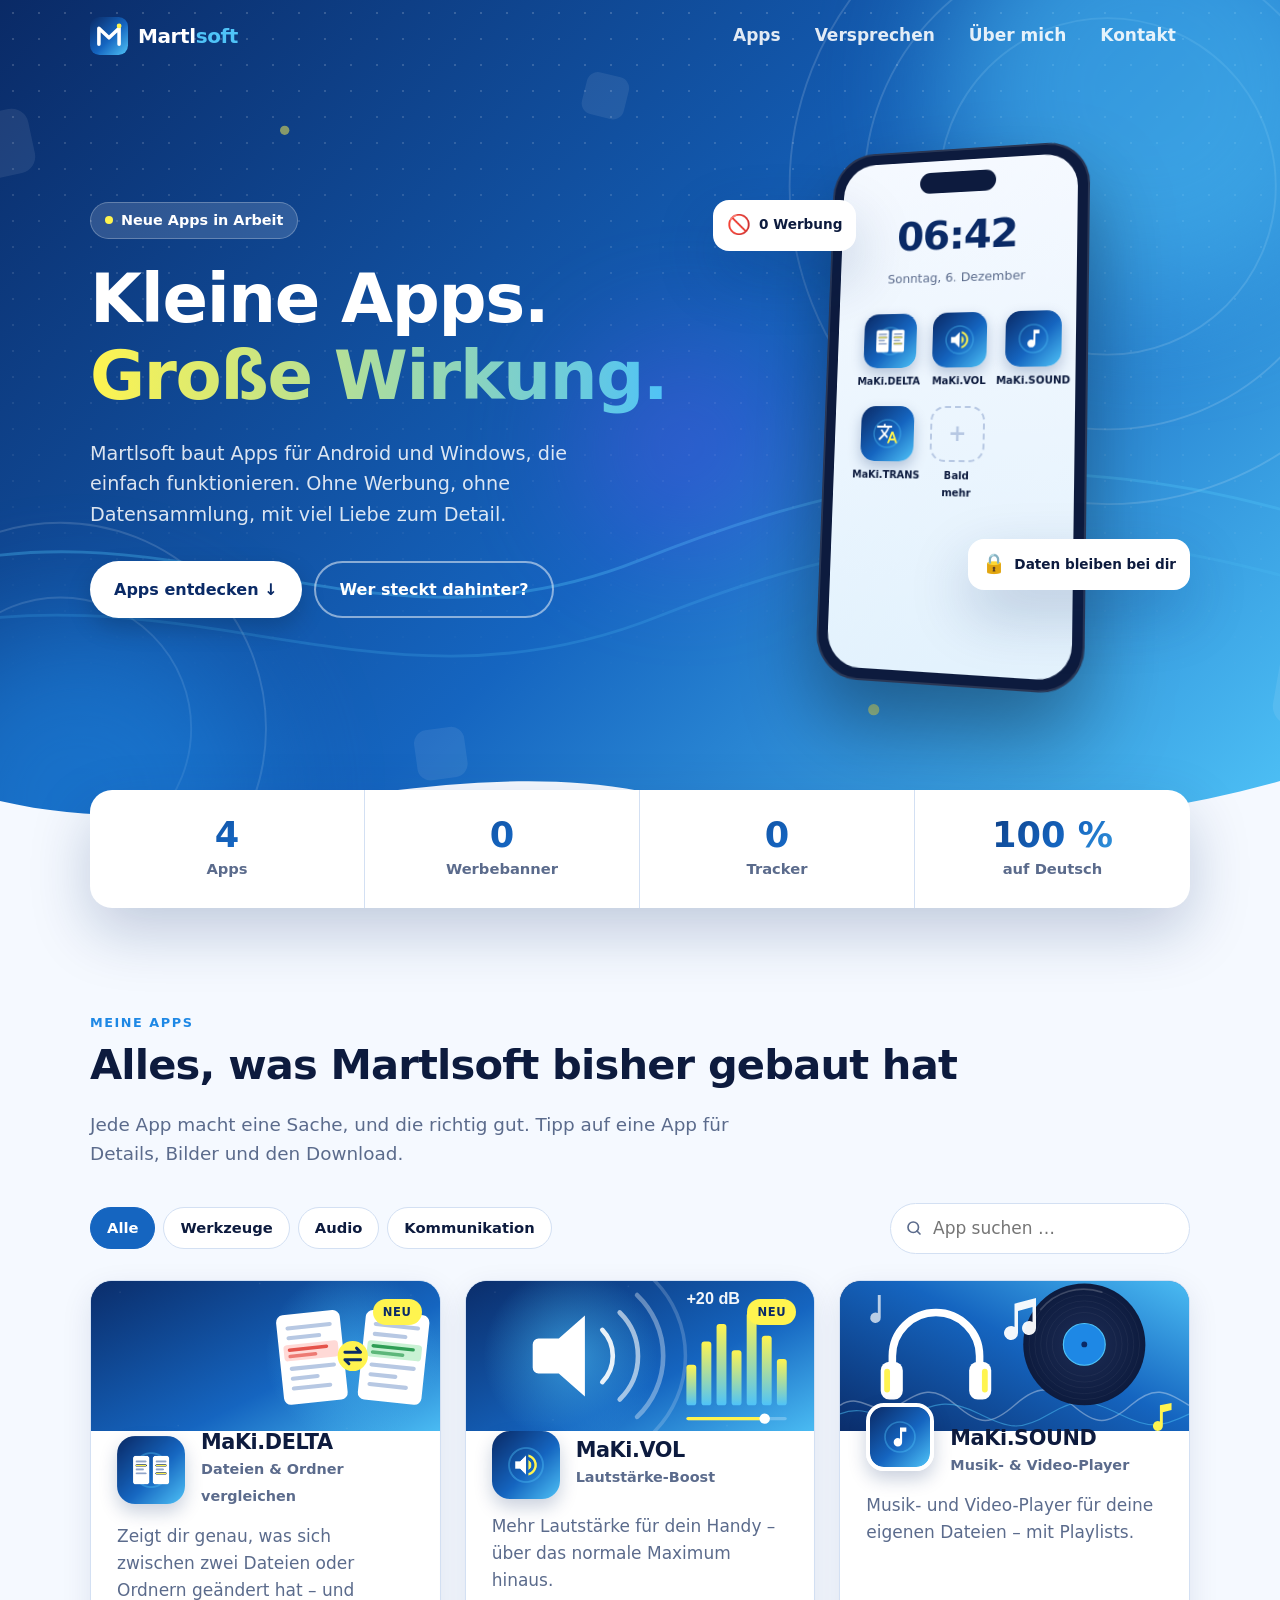
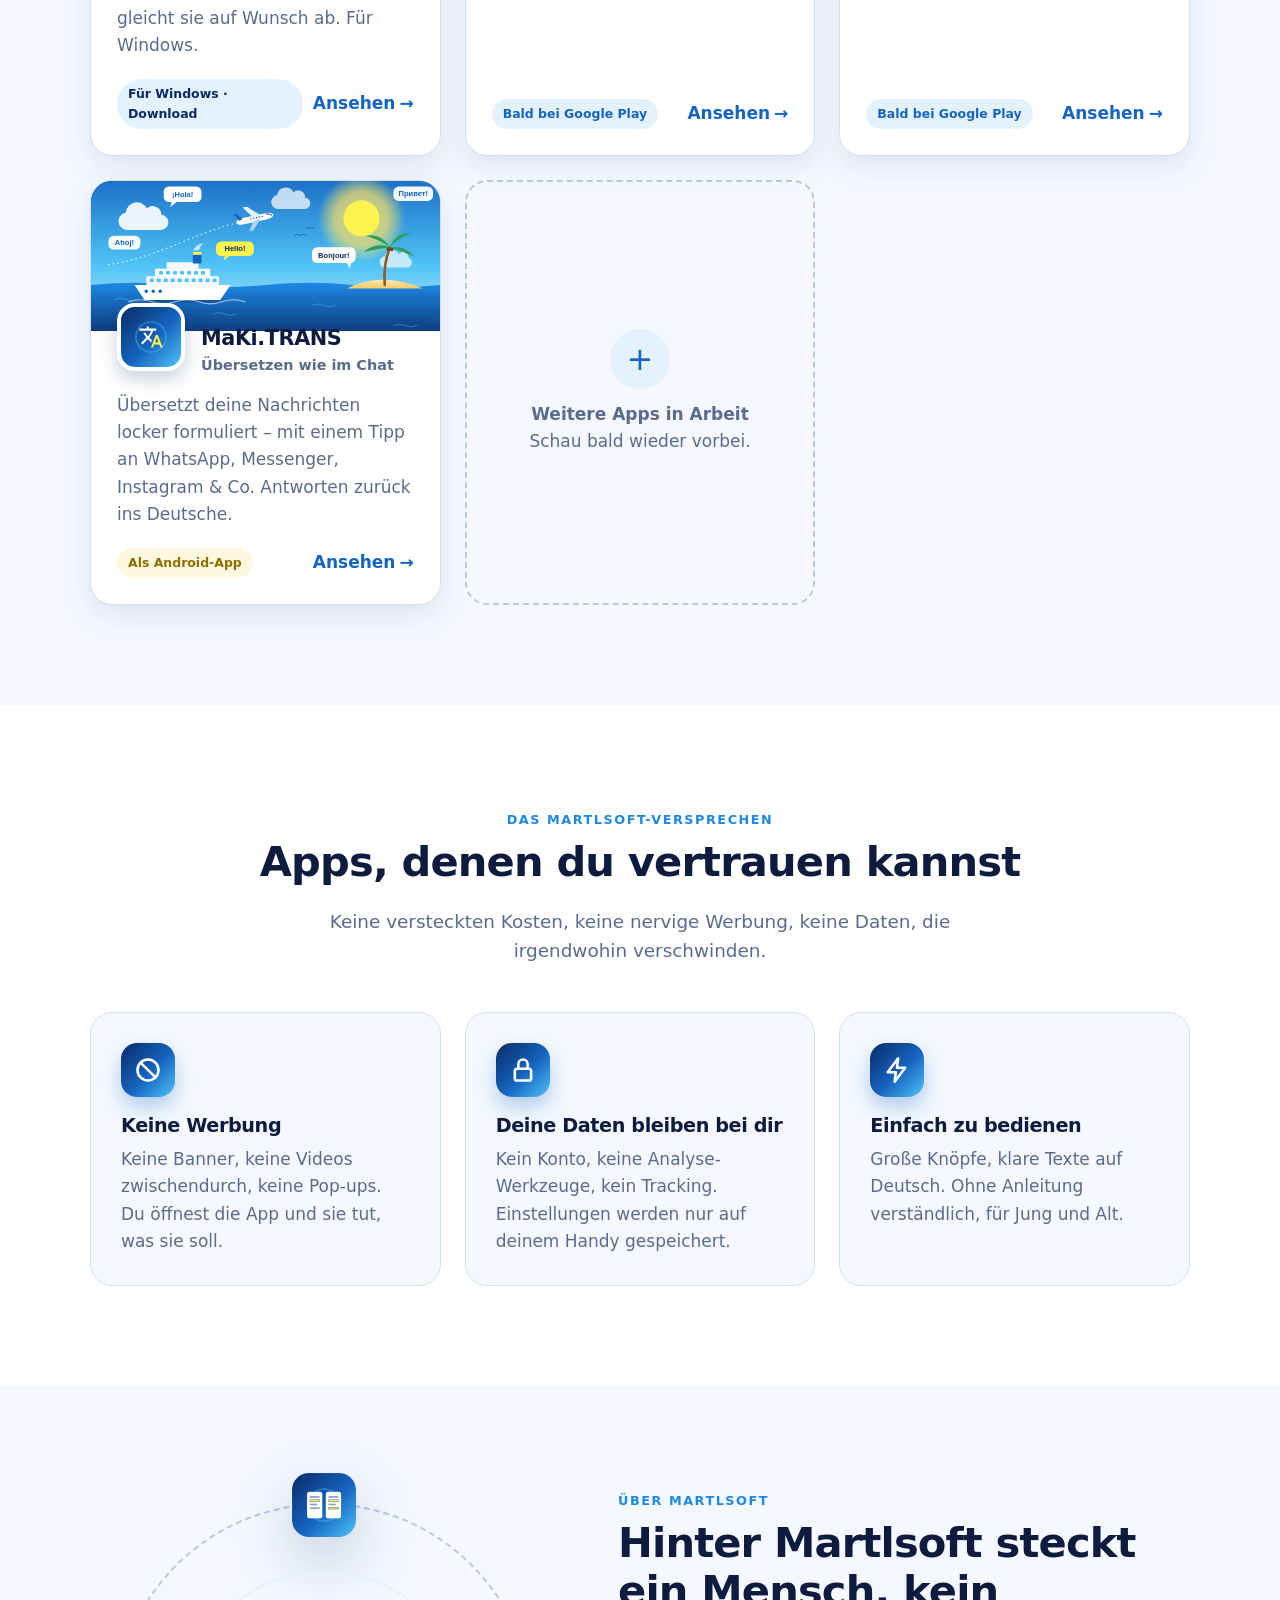
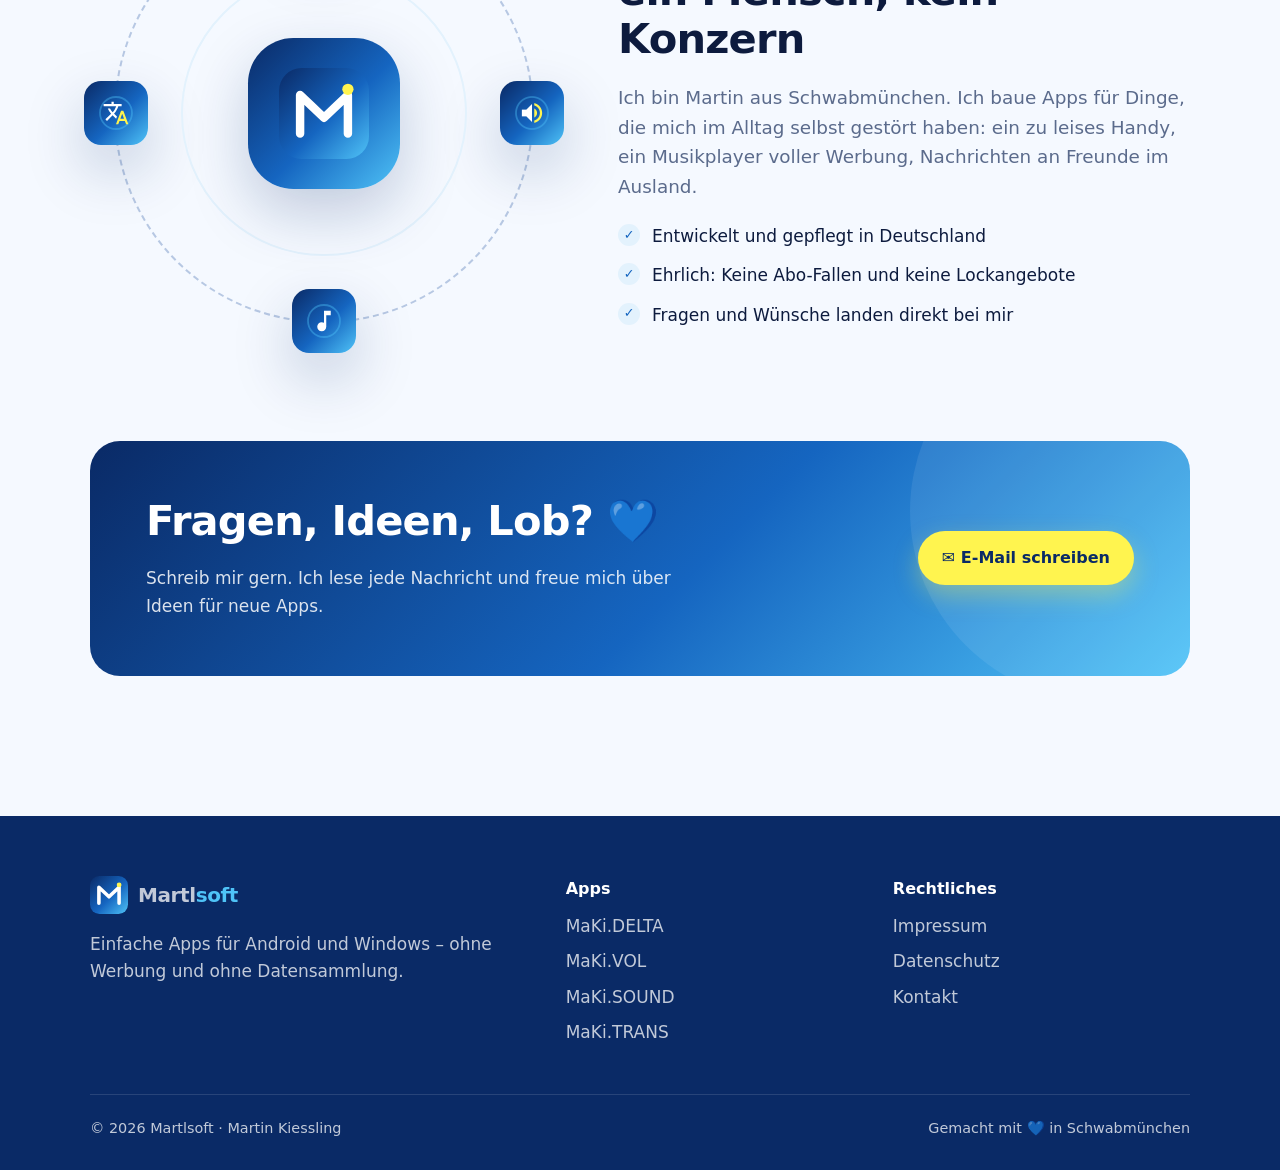
==== index.html @ e6c20910 "Namensschema MaKi.<KÜRZEL>: App-Namen auf der Webseite umgestellt - MaKi.DELTA, MaKi.VOL, MaKi.SOUND" ====
<!doctype html>
<html lang="de">
<head>
  <meta charset="utf-8">
  <meta name="viewport" content="width=device-width, initial-scale=1">
  <title>Martlsoft – Einfache Apps ohne Werbung für Android und Windows</title>
  <meta name="description" content="Martlsoft entwickelt einfache Apps für Android und Windows – ohne Werbung, ohne Datensammlung. MaKi.DELTA, MaKi.VOL, MaKi.SOUND, MaKi.TRANS und mehr.">
  <meta name="theme-color" content="#0a2a66">
  <link rel="icon" href="img/logo.svg" type="image/svg+xml">
  <link rel="stylesheet" href="css/style.css">
</head>
<body>
<a class="skip" href="#apps">Zum Inhalt springen</a>

<header class="header">
  <div class="wrap">
    <a class="brand" href="index.html"><img src="img/logo.svg" alt=""><span>Martl<b>soft</b></span></a>
    <nav class="nav" id="nav">
      <a href="#apps">Apps</a>
      <a href="#werte">Versprechen</a>
      <a href="#ueber">Über mich</a>
      <a href="#kontakt">Kontakt</a>
    </nav>
    <button class="burger" aria-label="Menü" aria-controls="nav" aria-expanded="false">
      <svg viewBox="0 0 24 24" fill="none" stroke="currentColor" stroke-width="2.4" stroke-linecap="round"><path d="M4 7h16M4 12h16M4 17h16"/></svg>
    </button>
  </div>
</header>

<section class="hero">
  <img class="hero-bg" src="img/art/hero.svg" alt="">
  <div class="dots"></div>
  <div class="blob b1"></div><div class="blob b2"></div><div class="blob b3"></div>
  <div class="wrap hero-grid">
    <div>
      <span class="pill"><i></i> Neue Apps in Arbeit</span>
      <h1>Kleine Apps.<br><span class="hl">Große Wirkung.</span></h1>
      <p>Martlsoft baut Apps für Android und Windows, die einfach funktionieren. Ohne Werbung, ohne Datensammlung, mit viel Liebe zum Detail.</p>
      <div class="btns">
        <a class="btn btn-light" href="#apps">Apps entdecken ↓</a>
        <a class="btn btn-ghost" href="#ueber">Wer steckt dahinter?</a>
      </div>
    </div>
    <div class="phone-stage" aria-hidden="true">
      <div class="phone"><div class="screen">
        <div class="clock" id="clock">9:41</div>
        <div class="date" id="date">&nbsp;</div>
        <div class="home-icons" id="homeIcons"></div>
      </div></div>
      <div class="floaty f1"><em>🚫</em> 0 Werbung</div>
      <div class="floaty f2"><em>🔒</em> Daten bleiben bei dir</div>
    </div>
  </div>
  <svg class="wave" viewBox="0 0 1440 90" preserveAspectRatio="none"><path d="M0 50 C 240 100 480 0 720 40 S 1200 90 1440 30 V90 H0z"/></svg>
</section>

<div class="stats wrap">
  <div class="stats-grid reveal">
    <div class="stat"><b id="appCount">3</b><span>Apps</span></div>
    <div class="stat"><b>0</b><span>Werbebanner</span></div>
    <div class="stat"><b>0</b><span>Tracker</span></div>
    <div class="stat"><b>100&nbsp;%</b><span>auf Deutsch</span></div>
  </div>
</div>

<section class="block" id="apps">
  <div class="wrap">
    <div class="reveal">
      <span class="eyebrow">Meine Apps</span>
      <h2>Alles, was Martlsoft bisher gebaut hat</h2>
      <p class="lead">Jede App macht eine Sache, und die richtig gut. Tipp auf eine App für Details, Bilder und den Download.</p>
    </div>
    <div class="tools">
      <div class="chips" id="chips"></div>
      <label class="search">
        <svg viewBox="0 0 24 24" fill="none" stroke="currentColor" stroke-width="2.2" stroke-linecap="round"><circle cx="11" cy="11" r="7"/><path d="M20 20l-4-4"/></svg>
        <input id="search" type="search" placeholder="App suchen …" aria-label="App suchen">
      </label>
    </div>
    <div class="apps" id="appGrid"></div>
  </div>
</section>

<section class="block alt" id="werte">
  <div class="wrap">
    <div class="center reveal">
      <span class="eyebrow">Das Martlsoft-Versprechen</span>
      <h2>Apps, denen du vertrauen kannst</h2>
      <p class="lead">Keine versteckten Kosten, keine nervige Werbung, keine Daten, die irgendwohin verschwinden.</p>
    </div>
    <div class="values">
      <div class="value reveal">
        <div class="ic"><svg viewBox="0 0 24 24" fill="none" stroke="currentColor" stroke-width="2.2" stroke-linecap="round" stroke-linejoin="round"><circle cx="12" cy="12" r="9"/><path d="M5.6 5.6l12.8 12.8"/></svg></div>
        <h3>Keine Werbung</h3>
        <p>Keine Banner, keine Videos zwischendurch, keine Pop-ups. Du öffnest die App und sie tut, was sie soll.</p>
      </div>
      <div class="value reveal">
        <div class="ic"><svg viewBox="0 0 24 24" fill="none" stroke="currentColor" stroke-width="2.2" stroke-linecap="round" stroke-linejoin="round"><rect x="5" y="11" width="14" height="10" rx="2"/><path d="M8 11V7a4 4 0 0 1 8 0v4"/></svg></div>
        <h3>Deine Daten bleiben bei dir</h3>
        <p>Kein Konto, keine Analyse-Werkzeuge, kein Tracking. Einstellungen werden nur auf deinem Handy gespeichert.</p>
      </div>
      <div class="value reveal">
        <div class="ic"><svg viewBox="0 0 24 24" fill="none" stroke="currentColor" stroke-width="2.2" stroke-linecap="round" stroke-linejoin="round"><path d="M13 2L4 14h7l-1 8 9-12h-7z"/></svg></div>
        <h3>Einfach zu bedienen</h3>
        <p>Große Knöpfe, klare Texte auf Deutsch. Ohne Anleitung verständlich, für Jung und Alt.</p>
      </div>
    </div>
  </div>
</section>

<section class="block" id="ueber">
  <div class="wrap about">
    <div class="about-art reveal" aria-hidden="true">
      <div class="ring" id="orbit"></div>
      <div class="ring r2"></div>
      <div class="core"><img src="img/logo.svg" alt=""></div>
    </div>
    <div class="reveal">
      <span class="eyebrow">Über Martlsoft</span>
      <h2>Hinter Martlsoft steckt ein Mensch, kein Konzern</h2>
      <p class="lead">Ich bin Martin aus Schwabmünchen. Ich baue Apps für Dinge, die mich im Alltag selbst gestört haben: ein zu leises Handy, ein Musikplayer voller Werbung, Nachrichten an Freunde im Ausland.</p>
      <ul class="checks">
        <li>Entwickelt und gepflegt in Deutschland</li>
        <li>Ehrlich: Keine Abo-Fallen und keine Lockangebote</li>
        <li>Fragen und Wünsche landen direkt bei mir</li>
      </ul>
    </div>
  </div>
</section>

<section class="block" id="kontakt" style="padding-top:0">
  <div class="wrap">
    <div class="cta reveal">
      <div>
        <h2>Fragen, Ideen, Lob? <span class="heart">💙</span></h2>
        <p>Schreib mir gern. Ich lese jede Nachricht und freue mich über Ideen für neue Apps.</p>
      </div>
      <div class="btns">
        <a class="btn btn-lemon" href="mailto:martlshop.co@gmail.com">✉ E-Mail schreiben</a>
      </div>
    </div>
  </div>
</section>

<footer class="footer">
  <div class="wrap">
    <div class="footer-grid">
      <div>
        <a class="brand" href="index.html"><img src="img/logo.svg" alt=""><span>Martl<b>soft</b></span></a>
        <p>Einfache Apps für Android und Windows – ohne Werbung und ohne Datensammlung.</p>
      </div>
      <div><h4>Apps</h4><ul id="footApps"></ul></div>
      <div><h4>Rechtliches</h4><ul>
        <li><a href="impressum.html">Impressum</a></li>
        <li><a href="datenschutz.html">Datenschutz</a></li>
        <li><a href="mailto:martlshop.co@gmail.com">Kontakt</a></li>
      </ul></div>
    </div>
    <div class="footer-bottom"><span>© <span data-year>2026</span> Martlsoft · Martin Kiessling</span><span>Gemacht mit 💙 in Schwabmünchen</span></div>
  </div>
</footer>

<script src="js/apps.js"></script>
<script src="js/main.js"></script>
<script>
  /* App-Symbole kreisen um das Logo */
  (function () {
    const ring = document.getElementById("orbit"); if (!ring) return;
    const n = APPS.length;
    ring.innerHTML = APPS.map((a, i) => {
      const ang = (i / n) * 2 * Math.PI - Math.PI / 2;
      const x = 50 + 50 * Math.cos(ang), y = 50 + 50 * Math.sin(ang);
      return `<img src="${a.icon}" alt="" style="left:calc(${x}% - 32px);top:calc(${y}% - 32px)">`;
    }).join("");
  })();
</script>
</body>
</html>
---- css/style.css ----
/* Martlsoft – Farben wie in den MaKi-Apps */
:root {
  --navy: #0a2a66;
  --blue: #1565c0;
  --bright: #1e88e5;
  --sky: #4fc3f7;
  --ice: #e3f2fd;
  --bg: #f5f9ff;
  --ink: #0d1b3e;
  --soft: #5b6b8c;
  --white: #ffffff;
  --lemon: #fff44f;
  --outline: #d3e0f3;
  --grad: linear-gradient(135deg, #0a2a66 0%, #1565c0 55%, #4fc3f7 100%);
  --shadow: 0 10px 30px rgba(10, 42, 102, .10);
  --shadow-lg: 0 24px 60px rgba(10, 42, 102, .22);
  --radius: 22px;
  --font: system-ui, -apple-system, "Segoe UI", Roboto, "Helvetica Neue", Arial, sans-serif;
  --wrap: 1140px;
}

*, *::before, *::after { box-sizing: border-box; }
html { scroll-behavior: smooth; -webkit-text-size-adjust: 100%; }
body { margin: 0; background: var(--bg); color: var(--ink); font-family: var(--font); font-size: 17px; line-height: 1.6; overflow-x: hidden; }
img { max-width: 100%; display: block; }
[id] { scroll-margin-top: 90px; }
a { color: var(--blue); }
h1, h2, h3 { line-height: 1.15; margin: 0 0 .5em; letter-spacing: -.02em; }
h2 { font-size: clamp(1.8rem, 4vw, 2.6rem); }
.wrap { max-width: var(--wrap); margin: 0 auto; padding: 0 20px; }
.eyebrow { display: inline-block; font-size: .8rem; font-weight: 700; letter-spacing: .12em; text-transform: uppercase; color: var(--bright); margin-bottom: .6em; }
.lead { font-size: 1.15rem; color: var(--soft); max-width: 640px; }
.center { text-align: center; }
.center .lead { margin-left: auto; margin-right: auto; }
.skip { position: absolute; left: -999px; }
.skip:focus { left: 12px; top: 12px; z-index: 100; background: #fff; padding: 8px 12px; border-radius: 8px; }

/* ---------- Kopfzeile ---------- */
.header { position: fixed; inset: 0 0 auto; z-index: 50; transition: background .3s, box-shadow .3s; }
.header .wrap { display: flex; align-items: center; justify-content: space-between; height: 72px; }
.header.solid { background: rgba(255, 255, 255, .92); backdrop-filter: blur(12px); -webkit-backdrop-filter: blur(12px); box-shadow: 0 1px 0 var(--outline); }
.brand { display: flex; align-items: center; gap: 10px; font-weight: 800; font-size: 1.25rem; text-decoration: none; color: #fff; letter-spacing: -.02em; }
.brand img { width: 38px; height: 38px; }
.brand span b { color: var(--sky); font-weight: 800; }
.header.solid .brand { color: var(--ink); }
.header.solid .brand span b { color: var(--bright); }
.nav { display: flex; gap: 6px; }
.nav a { color: rgba(255, 255, 255, .88); text-decoration: none; font-weight: 600; padding: 8px 14px; border-radius: 999px; transition: background .2s, color .2s; }
.nav a:hover { background: rgba(255, 255, 255, .14); color: #fff; }
.header.solid .nav a { color: var(--ink); }
.header.solid .nav a:hover { background: var(--ice); color: var(--blue); }
.burger { display: none; background: none; border: 0; padding: 8px; cursor: pointer; color: #fff; }
.header.solid .burger { color: var(--ink); }
.burger svg { width: 28px; height: 28px; }

@media (max-width: 760px) {
  .burger { display: block; }
  .nav { position: fixed; inset: 72px 12px auto; flex-direction: column; background: #fff; border-radius: 18px; padding: 10px; box-shadow: var(--shadow-lg); transform: translateY(-12px); opacity: 0; pointer-events: none; transition: .25s; }
  .nav.open { transform: none; opacity: 1; pointer-events: auto; }
  .nav a, .header .nav a { color: var(--ink); padding: 12px 16px; }
}

/* ---------- Hero ---------- */
.hero { position: relative; background: var(--grad); color: #fff; padding: 140px 0 160px; overflow: hidden; isolation: isolate; }
.hero.small { padding: 120px 0 110px; }
.hero-bg { position: absolute; inset: 0; z-index: -2; width: 100%; height: 100%; object-fit: cover; }
.hero.art .blob { display: none; }
.hero.art::before { content: ""; position: absolute; inset: 0; z-index: -1; background: linear-gradient(90deg, rgba(10, 42, 102, .88) 0%, rgba(10, 42, 102, .55) 40%, rgba(10, 42, 102, 0) 75%); }
@media (max-width: 640px) { .hero.art::before { background: rgba(10, 42, 102, .72); } }
.blob { position: absolute; border-radius: 50%; filter: blur(60px); opacity: .55; z-index: -1; animation: drift 18s ease-in-out infinite alternate; }
.blob.b1 { width: 420px; height: 420px; background: #4fc3f7; top: -120px; right: -80px; }
.blob.b2 { width: 360px; height: 360px; background: #1e88e5; bottom: -140px; left: -100px; animation-delay: -6s; }
.blob.b3 { width: 220px; height: 220px; background: #7c4dff; top: 40%; left: 45%; opacity: .25; animation-delay: -12s; }
@keyframes drift { to { transform: translate(40px, 30px) scale(1.15); } }
.dots { position: absolute; inset: 0; z-index: -1; background-image: radial-gradient(rgba(255, 255, 255, .18) 1px, transparent 1px); background-size: 26px 26px; mask-image: linear-gradient(to bottom, #000, transparent 85%); -webkit-mask-image: linear-gradient(to bottom, #000, transparent 85%); }
.hero-grid { display: grid; grid-template-columns: 1.1fr .9fr; gap: 40px; align-items: center; }
.hero h1 { font-size: clamp(2.4rem, 6vw, 4.2rem); font-weight: 850; margin-bottom: .35em; }
.hero h1 .hl { background: linear-gradient(90deg, #fff44f, #4fc3f7); -webkit-background-clip: text; background-clip: text; color: transparent; }
.hero p { font-size: 1.2rem; color: rgba(255, 255, 255, .85); max-width: 540px; }
.pill { display: inline-flex; align-items: center; gap: 8px; background: rgba(255, 255, 255, .14); border: 1px solid rgba(255, 255, 255, .25); padding: 6px 14px; border-radius: 999px; font-size: .9rem; font-weight: 600; margin-bottom: 22px; }
.pill i { width: 8px; height: 8px; border-radius: 50%; background: var(--lemon); box-shadow: 0 0 0 0 rgba(255, 244, 79, .7); animation: ping 2s infinite; }
@keyframes ping { 70% { box-shadow: 0 0 0 10px rgba(255, 244, 79, 0); } 100% { box-shadow: 0 0 0 0 rgba(255, 244, 79, 0); } }
.btns { display: flex; flex-wrap: wrap; gap: 12px; margin-top: 30px; }
.btn { display: inline-flex; align-items: center; gap: 8px; font-weight: 700; font-size: 1rem; text-decoration: none; padding: 14px 24px; border-radius: 999px; transition: transform .2s, box-shadow .2s, background .2s; border: 0; cursor: pointer; }
.btn:hover { transform: translateY(-2px); }
.btn-light { background: #fff; color: var(--navy); box-shadow: 0 10px 24px rgba(0, 0, 0, .18); }
.btn-ghost { color: #fff; border: 2px solid rgba(255, 255, 255, .5); }
.btn-ghost:hover { background: rgba(255, 255, 255, .12); }
.btn-blue { background: var(--blue); color: #fff; box-shadow: 0 10px 24px rgba(21, 101, 192, .3); }
.btn-blue:hover { background: var(--bright); }
.btn-lemon { background: var(--lemon); color: var(--navy); box-shadow: 0 10px 24px rgba(255, 244, 79, .35); }
.btn[aria-disabled="true"] { background: var(--ice); color: var(--soft); box-shadow: none; cursor: default; transform: none; }

/* Handy im Hero */
.phone-stage { position: relative; display: flex; justify-content: center; perspective: 1000px; }
.phone { width: 270px; height: 540px; border-radius: 44px; background: #0d1b3e; padding: 12px; box-shadow: 0 40px 80px rgba(0, 0, 0, .35), inset 0 0 0 2px rgba(255, 255, 255, .12); transform: rotateY(-14deg) rotateX(6deg); animation: float 6s ease-in-out infinite; }
@keyframes float { 50% { transform: rotateY(-8deg) rotateX(3deg) translateY(-14px); } }
.screen { height: 100%; border-radius: 34px; background: linear-gradient(180deg, #f5f9ff, #e3f2fd); overflow: hidden; position: relative; padding: 46px 20px 20px; }
.screen::before { content: ""; position: absolute; top: 12px; left: 50%; width: 80px; height: 22px; margin-left: -40px; background: #0d1b3e; border-radius: 999px; }
.screen .clock { text-align: center; color: var(--navy); font-weight: 800; font-size: 2.6rem; letter-spacing: -.03em; }
.screen .date { text-align: center; color: var(--soft); font-size: .8rem; margin-bottom: 26px; }
.home-icons { display: grid; grid-template-columns: repeat(3, 1fr); gap: 18px 10px; }
.home-icons a { text-align: center; text-decoration: none; color: var(--ink); font-size: .64rem; font-weight: 600; }
.home-icons img { width: 56px; height: 56px; border-radius: 15px; margin: 0 auto 5px; box-shadow: 0 6px 14px rgba(10, 42, 102, .25); transition: transform .25s; }
.home-icons a:hover img { transform: scale(1.12) rotate(-4deg); }
.home-icons .ph { width: 56px; height: 56px; border-radius: 15px; margin: 0 auto 5px; border: 2px dashed #b7c8e3; display: grid; place-items: center; color: #b7c8e3; font-size: 1.4rem; }
.floaty { position: absolute; background: #fff; color: var(--ink); border-radius: 16px; padding: 10px 14px; font-size: .85rem; font-weight: 700; box-shadow: var(--shadow-lg); display: flex; align-items: center; gap: 8px; animation: float2 5s ease-in-out infinite; white-space: nowrap; }
.floaty em { font-style: normal; font-size: 1.2rem; }
.floaty.f1 { top: 60px; left: 0; }
.floaty.f2 { bottom: 90px; right: 0; animation-delay: -2.5s; }
@keyframes float2 { 50% { transform: translateY(-10px); } }

.wave { position: absolute; bottom: -1px; left: 0; width: 100%; height: 90px; z-index: 1; }
.wave path { fill: var(--bg); }

@media (max-width: 900px) {
  .hero { padding: 120px 0 130px; }
  .hero-grid { grid-template-columns: 1fr; text-align: center; }
  .hero p { margin-left: auto; margin-right: auto; }
  .btns { justify-content: center; }
  .phone { width: 230px; height: 460px; }
  .floaty.f1 { left: 2%; } .floaty.f2 { right: 2%; }
}
@media (max-width: 420px) { .floaty { display: none; } }

/* ---------- Zahlen ---------- */
.stats { margin-top: -50px; position: relative; z-index: 2; }
.stats-grid { display: grid; grid-template-columns: repeat(4, 1fr); background: #fff; border-radius: var(--radius); box-shadow: var(--shadow-lg); overflow: hidden; }
.stat { padding: 26px 18px; text-align: center; border-right: 1px solid var(--outline); }
.stat:last-child { border-right: 0; }
.stat b { display: block; font-size: 2.2rem; font-weight: 850; background: var(--grad); -webkit-background-clip: text; background-clip: text; color: transparent; line-height: 1.1; }
.stat span { color: var(--soft); font-size: .92rem; font-weight: 600; }
@media (max-width: 700px) { .stats-grid { grid-template-columns: 1fr 1fr; } .stat:nth-child(2) { border-right: 0; } .stat:nth-child(-n+2) { border-bottom: 1px solid var(--outline); } }

/* ---------- Abschnitte ---------- */
section.block { padding: 100px 0; }
section.block.alt { background: #fff; }

/* App-Liste */
.tools { display: flex; flex-wrap: wrap; gap: 12px; align-items: center; justify-content: space-between; margin: 34px 0 26px; }
.chips { display: flex; flex-wrap: wrap; gap: 8px; }
.chip { border: 1.5px solid var(--outline); background: #fff; color: var(--ink); padding: 8px 16px; border-radius: 999px; font: inherit; font-size: .92rem; font-weight: 600; cursor: pointer; transition: .2s; }
.chip:hover { border-color: var(--bright); color: var(--blue); }
.chip.on { background: var(--blue); border-color: var(--blue); color: #fff; }
.search { position: relative; flex: 0 1 300px; }
.search input { width: 100%; font: inherit; padding: 11px 16px 11px 42px; border-radius: 999px; border: 1.5px solid var(--outline); background: #fff; color: var(--ink); outline: none; transition: border .2s, box-shadow .2s; }
.search input:focus { border-color: var(--bright); box-shadow: 0 0 0 4px rgba(30, 136, 229, .15); }
.search svg { position: absolute; left: 15px; top: 50%; width: 18px; height: 18px; margin-top: -9px; color: var(--soft); }

.apps { display: grid; grid-template-columns: repeat(auto-fill, minmax(290px, 1fr)); gap: 24px; }
.card { position: relative; background: #fff; border-radius: var(--radius); padding: 26px; box-shadow: var(--shadow); border: 1px solid var(--outline); text-decoration: none; color: inherit; display: flex; flex-direction: column; transition: transform .3s, box-shadow .3s, border-color .3s; overflow: hidden; }
.card::before { content: ""; position: absolute; inset: 0 0 auto; height: 5px; background: var(--grad); transform: scaleX(0); transform-origin: left; transition: transform .4s; }
.card:hover { transform: translateY(-6px); box-shadow: var(--shadow-lg); border-color: transparent; }
.card:hover::before { transform: scaleX(1); }
.card-art { margin: -26px -26px 0; height: 150px; overflow: hidden; background: var(--grad); }
.card-art img { width: 100%; height: 100%; object-fit: cover; transition: transform .6s; }
.card:hover .card-art img { transform: scale(1.08); }
.card-art + .card-top { margin-top: -34px; }
.card-art + .card-top img { border: 4px solid #fff; }
.card-art + .card-top div { padding-top: 30px; }
.card-top { display: flex; gap: 16px; align-items: center; margin-bottom: 14px; }
.card-top img { width: 68px; height: 68px; border-radius: 18px; box-shadow: 0 8px 18px rgba(10, 42, 102, .22); flex: none; transition: transform .35s; }
.card:hover .card-top img { transform: rotate(-6deg) scale(1.06); }
.card h3 { font-size: 1.3rem; margin: 0; }
.card .tag { color: var(--soft); font-size: .9rem; font-weight: 600; }
.card p { color: var(--soft); margin: 0 0 20px; flex: 1; }
.card-foot { display: flex; align-items: center; justify-content: space-between; gap: 10px; }
.badge { font-size: .78rem; font-weight: 700; padding: 5px 11px; border-radius: 999px; background: var(--ice); color: var(--blue); }
.badge.play { background: #e8f5e9; color: #2e7d32; }
.badge.apk { background: #fff8e1; color: #8d6e00; }
.more { font-weight: 700; color: var(--blue); display: inline-flex; align-items: center; gap: 4px; }
.more::after { content: "→"; transition: transform .25s; }
.card:hover .more::after { transform: translateX(5px); }
.neu { position: absolute; top: 18px; right: 18px; background: var(--lemon); color: var(--navy); font-size: .72rem; font-weight: 800; padding: 4px 10px; border-radius: 999px; text-transform: uppercase; letter-spacing: .06em; }
.card.soon { border: 2px dashed #b7c8e3; background: transparent; box-shadow: none; align-items: center; justify-content: center; text-align: center; color: var(--soft); min-height: 220px; }
.card.soon:hover { transform: none; }
.card.soon::before { display: none; }
.card.soon .plus { width: 60px; height: 60px; border-radius: 50%; background: var(--ice); color: var(--blue); display: grid; place-items: center; font-size: 2rem; margin-bottom: 12px; animation: spin 8s linear infinite; }
@keyframes spin { to { transform: rotate(360deg); } }
.empty { grid-column: 1 / -1; text-align: center; color: var(--soft); padding: 30px; }

/* Werte */
.values { display: grid; grid-template-columns: repeat(3, 1fr); gap: 24px; margin-top: 46px; }
.value { padding: 30px; border-radius: var(--radius); background: var(--bg); border: 1px solid var(--outline); }
.value .ic { width: 54px; height: 54px; border-radius: 16px; background: var(--grad); display: grid; place-items: center; margin-bottom: 18px; box-shadow: 0 10px 20px rgba(21, 101, 192, .3); }
.value .ic svg { width: 28px; height: 28px; color: #fff; }
.value h3 { font-size: 1.2rem; }
.value p { color: var(--soft); margin: 0; }
@media (max-width: 860px) { .values { grid-template-columns: 1fr; } }

/* Über */
.about { display: grid; grid-template-columns: .9fr 1.1fr; gap: 60px; align-items: center; }
.about-art { position: relative; aspect-ratio: 1; max-width: 420px; width: 100%; margin: 0 auto; }
.ring { position: absolute; inset: 0; border-radius: 50%; border: 2px dashed #b7c8e3; animation: spin 40s linear infinite; }
.ring.r2 { inset: 16%; border-style: solid; border-color: var(--ice); animation-direction: reverse; animation-duration: 30s; }
.ring img { position: absolute; width: 64px; height: 64px; border-radius: 17px; box-shadow: var(--shadow-lg); }
.about-art .core { position: absolute; inset: 32%; border-radius: 30%; background: var(--grad); display: grid; place-items: center; box-shadow: var(--shadow-lg); }
.about-art .core img { width: 60%; }
.checks { list-style: none; padding: 0; margin: 22px 0 0; }
.checks li { padding-left: 34px; position: relative; margin-bottom: 12px; }
.checks li::before { content: "✓"; position: absolute; left: 0; top: 1px; width: 22px; height: 22px; border-radius: 50%; background: var(--ice); color: var(--blue); font-weight: 800; font-size: .8rem; display: grid; place-items: center; }
@media (max-width: 860px) { .about { grid-template-columns: 1fr; gap: 40px; } .about-art { max-width: 300px; } }

/* Unterstützen */
.cta { background: var(--grad); color: #fff; border-radius: 30px; padding: 56px; position: relative; overflow: hidden; display: grid; grid-template-columns: 1.4fr 1fr; gap: 30px; align-items: center; isolation: isolate; }
.cta::after { content: ""; position: absolute; width: 380px; height: 380px; border-radius: 50%; background: rgba(255, 255, 255, .08); right: -100px; top: -120px; z-index: -1; }
.cta p { color: rgba(255, 255, 255, .85); margin: 0; }
.cta .btns { justify-content: flex-end; margin: 0; }
.cta .heart { display: inline-block; animation: beat 1.4s infinite; }
@keyframes beat { 15%, 45% { transform: scale(1.25); } 30% { transform: scale(1); } }
@media (max-width: 760px) { .cta { grid-template-columns: 1fr; padding: 36px 24px; text-align: center; } .cta .btns { justify-content: center; } }

/* ---------- App-Unterseite ---------- */
.app-hero { display: grid; grid-template-columns: auto 1fr; gap: 30px; align-items: center; }
.app-hero > img { width: 140px; height: 140px; border-radius: 34px; box-shadow: 0 24px 50px rgba(0, 0, 0, .3); animation: float2 5s ease-in-out infinite; }
.app-hero h1 { font-size: clamp(2.2rem, 5vw, 3.4rem); margin-bottom: .15em; }
.app-hero .tag { font-size: 1.15rem; color: rgba(255, 255, 255, .8); font-weight: 600; }
.crumb { color: rgba(255, 255, 255, .75); text-decoration: none; font-weight: 600; display: inline-block; margin-bottom: 26px; }
.crumb:hover { color: #fff; }
@media (max-width: 640px) { .app-hero { grid-template-columns: 1fr; text-align: center; } .app-hero > img { margin: 0 auto; width: 110px; height: 110px; } }
.detail { display: grid; grid-template-columns: 1.3fr 1fr; gap: 40px; }
.detail .box { background: #fff; border-radius: var(--radius); padding: 34px; box-shadow: var(--shadow); border: 1px solid var(--outline); }
.detail .box + .box, .detail .banner + .box { margin-top: 24px; }
.feat { list-style: none; padding: 0; margin: 0; display: grid; gap: 12px; }
.feat li { display: flex; gap: 12px; align-items: flex-start; }
.feat li::before { content: ""; flex: none; width: 10px; height: 10px; margin-top: 9px; border-radius: 3px; background: var(--grad); transform: rotate(45deg); }
.banner { border-radius: var(--radius); box-shadow: var(--shadow-lg); width: 100%; }
.shots { display: flex; gap: 18px; overflow-x: auto; padding: 6px 4px 18px; scroll-snap-type: x mandatory; }
.shots img { height: 420px; width: auto; border-radius: 22px; box-shadow: var(--shadow); scroll-snap-align: start; border: 6px solid #0d1b3e; }
.shot-ph { flex: none; width: 200px; height: 400px; border-radius: 28px; border: 6px solid #0d1b3e; background: linear-gradient(180deg, #f5f9ff, #e3f2fd); display: flex; flex-direction: column; align-items: center; justify-content: center; gap: 14px; color: var(--soft); font-size: .85rem; text-align: center; padding: 20px; }
.shot-ph img { width: 72px; height: 72px; border-radius: 20px; border: 0; box-shadow: var(--shadow); }
@media (max-width: 860px) { .detail { grid-template-columns: 1fr; } .detail .box { padding: 24px; } }
.others { display: grid; grid-template-columns: repeat(auto-fill, minmax(220px, 1fr)); gap: 16px; }
.mini { display: flex; gap: 12px; align-items: center; background: #fff; border-radius: 18px; padding: 14px; text-decoration: none; color: var(--ink); border: 1px solid var(--outline); transition: .25s; }
.mini:hover { transform: translateY(-3px); box-shadow: var(--shadow); }
.mini img { width: 46px; height: 46px; border-radius: 13px; }
.mini small { display: block; color: var(--soft); }

/* ---------- Anleitung ---------- */
a.guide-link { font-weight: 800; font-style: italic; color: var(--blue); text-decoration: underline; text-decoration-color: var(--sky); text-decoration-thickness: 2px; text-underline-offset: 3px; }
a.guide-link:hover { color: var(--bright); text-decoration-color: var(--bright); }
.guide { margin-top: 70px; background: #fff; border-radius: 30px; padding: 50px; border: 1px solid var(--outline); box-shadow: var(--shadow); }
.guide-need, .guide-tip { border-radius: 18px; padding: 18px 22px; margin-top: 18px; }
.guide-need { background: var(--ice); }
.guide-need ul { margin: 8px 0 0; padding-left: 20px; }
.guide-tip { background: #fffde7; border: 1px solid #fff3a0; }
.steps { list-style: none; padding: 0; margin: 40px 0 0; position: relative; }
.steps::before { content: ""; position: absolute; left: 27px; top: 20px; bottom: 40px; width: 3px; background: linear-gradient(var(--sky), var(--blue)); border-radius: 3px; }
.step { display: grid; grid-template-columns: 56px 1fr; gap: 22px; margin-bottom: 30px; position: relative; }
.step .num { width: 56px; height: 56px; border-radius: 50%; background: var(--grad); color: #fff; font-weight: 850; font-size: 1.5rem; display: grid; place-items: center; box-shadow: 0 8px 20px rgba(21, 101, 192, .35); border: 4px solid #fff; }
.step:last-child .num { background: linear-gradient(135deg, #2e7d32, #66bb6a); }
.step h3 { font-size: 1.25rem; margin: 12px 0 6px; }
.step p { margin: 0 0 8px; font-size: 1.08rem; }
.step code { background: var(--ice); color: var(--navy); padding: 2px 7px; border-radius: 6px; font-size: .95em; white-space: nowrap; }
.step .note { background: #fff3e0; color: #8a3b00; border-radius: 12px; padding: 10px 14px; font-size: .98rem; }
.faq { margin-top: 20px; }
.faq details { border: 1px solid var(--outline); border-radius: 16px; padding: 4px 18px; margin-bottom: 10px; background: var(--bg); }
.faq summary { cursor: pointer; font-weight: 700; padding: 12px 0; list-style: none; display: flex; justify-content: space-between; gap: 10px; }
.faq summary::-webkit-details-marker { display: none; }
.faq summary::after { content: "+"; color: var(--blue); font-size: 1.4rem; line-height: 1; transition: transform .2s; }
.faq details[open] summary::after { transform: rotate(45deg); }
.faq details p { margin: 0 0 14px; color: var(--soft); }
.guide-help { margin: 26px 0 0; text-align: center; color: var(--soft); }
@media (max-width: 640px) {
  .guide { padding: 26px 18px; border-radius: 22px; }
  .step { grid-template-columns: 44px 1fr; gap: 14px; }
  .step .num { width: 44px; height: 44px; font-size: 1.2rem; }
  .steps::before { left: 21px; }
}

/* ---------- Rechtstexte ---------- */
.legal { max-width: 800px; }
.legal .box { background: #fff; border-radius: var(--radius); padding: 44px; box-shadow: var(--shadow); border: 1px solid var(--outline); }
.legal h2 { font-size: 1.35rem; margin-top: 1.8em; }
.legal h2:first-child { margin-top: 0; }
.legal h3 { font-size: 1.05rem; margin-top: 1.2em; }
.legal p, .legal li { color: #2b3a5c; }
@media (max-width: 640px) { .legal .box { padding: 24px; } }

/* ---------- Fußzeile ---------- */
.footer { background: var(--navy); color: rgba(255, 255, 255, .75); padding: 60px 0 30px; margin-top: 40px; }
.footer-grid { display: grid; grid-template-columns: 1.5fr 1fr 1fr; gap: 30px; }
.footer .brand { margin-bottom: 12px; }
.footer h4 { color: #fff; margin: 0 0 12px; font-size: 1rem; }
.footer ul { list-style: none; padding: 0; margin: 0; }
.footer li { margin-bottom: 8px; }
.footer a { color: rgba(255, 255, 255, .75); text-decoration: none; }
.footer a:hover { color: var(--sky); }
.footer-bottom { border-top: 1px solid rgba(255, 255, 255, .12); margin-top: 40px; padding-top: 22px; display: flex; justify-content: space-between; flex-wrap: wrap; gap: 10px; font-size: .9rem; }
@media (max-width: 760px) { .footer-grid { grid-template-columns: 1fr; } }

/* ---------- Einblenden beim Scrollen ---------- */
.reveal { opacity: 0; transform: translateY(28px); transition: opacity .7s ease, transform .7s ease; }
.reveal.in { opacity: 1; transform: none; }
@media (prefers-reduced-motion: reduce) {
  *, *::before, *::after { animation: none !important; transition: none !important; }
  .reveal { opacity: 1; transform: none; }
}

/* ---------- Download-Bereich (Windows-Programme) ---------- */
.badge.win { background: #e3f2fd; color: #0a2a66; }
.shots img.wide { height: 360px; border-radius: 16px; border: 1px solid var(--outline); }
.dl { margin-top: 70px; scroll-margin-top: 90px; }
.dl-grid { display: grid; grid-template-columns: 1fr 1fr; gap: 24px; margin-top: 26px; }
.dl-card { background: #fff; border-radius: var(--radius); padding: 30px; box-shadow: var(--shadow); border: 1px solid var(--outline); display: flex; flex-direction: column; align-items: flex-start; gap: 6px; }
.dl-card.main { border: 2px solid var(--lemon); box-shadow: 0 14px 36px rgba(10, 42, 102, .14); }
.dl-card p { color: var(--soft); margin: 0 0 12px; flex: 1; }
.dl-head { display: flex; align-items: center; gap: 10px; flex-wrap: wrap; }
.dl-head h3 { margin: 0; }
.dl-hint { font-size: .78rem; font-weight: 700; padding: 4px 10px; border-radius: 999px; background: var(--ice); color: var(--blue); }
.dl-card.main .dl-hint { background: var(--lemon); color: var(--navy); }
.dl-card .btn { word-break: break-all; }
.dl-meta { color: var(--soft); font-size: .9rem; margin-top: 4px; }
.dl-hash { margin-top: 6px; font-size: .85rem; color: var(--soft); max-width: 100%; }
.dl-hash summary { cursor: pointer; }
.dl-hash code { display: block; margin-top: 6px; padding: 8px 10px; background: var(--bg); border-radius: 10px; word-break: break-all; font-size: .8rem; color: var(--ink); }
.dl-info { display: grid; grid-template-columns: 1.2fr 1fr; gap: 24px; margin-top: 24px; }
.dl-info .box { background: #fff; border-radius: var(--radius); padding: 30px; box-shadow: var(--shadow); border: 1px solid var(--outline); }
.dl-info h3 { margin-top: 0; }
.dl-info .box h3 + p { margin-top: 0; }
.dl-info p { color: var(--soft); }
.dl-info code { background: var(--ice); padding: 1px 6px; border-radius: 6px; color: var(--navy); }
.dl-steps { padding-left: 22px; margin: 0; }
.dl-steps li { margin-bottom: 10px; }
@media (max-width: 860px) { .dl-grid, .dl-info { grid-template-columns: 1fr; } .shots img.wide { height: 220px; } }
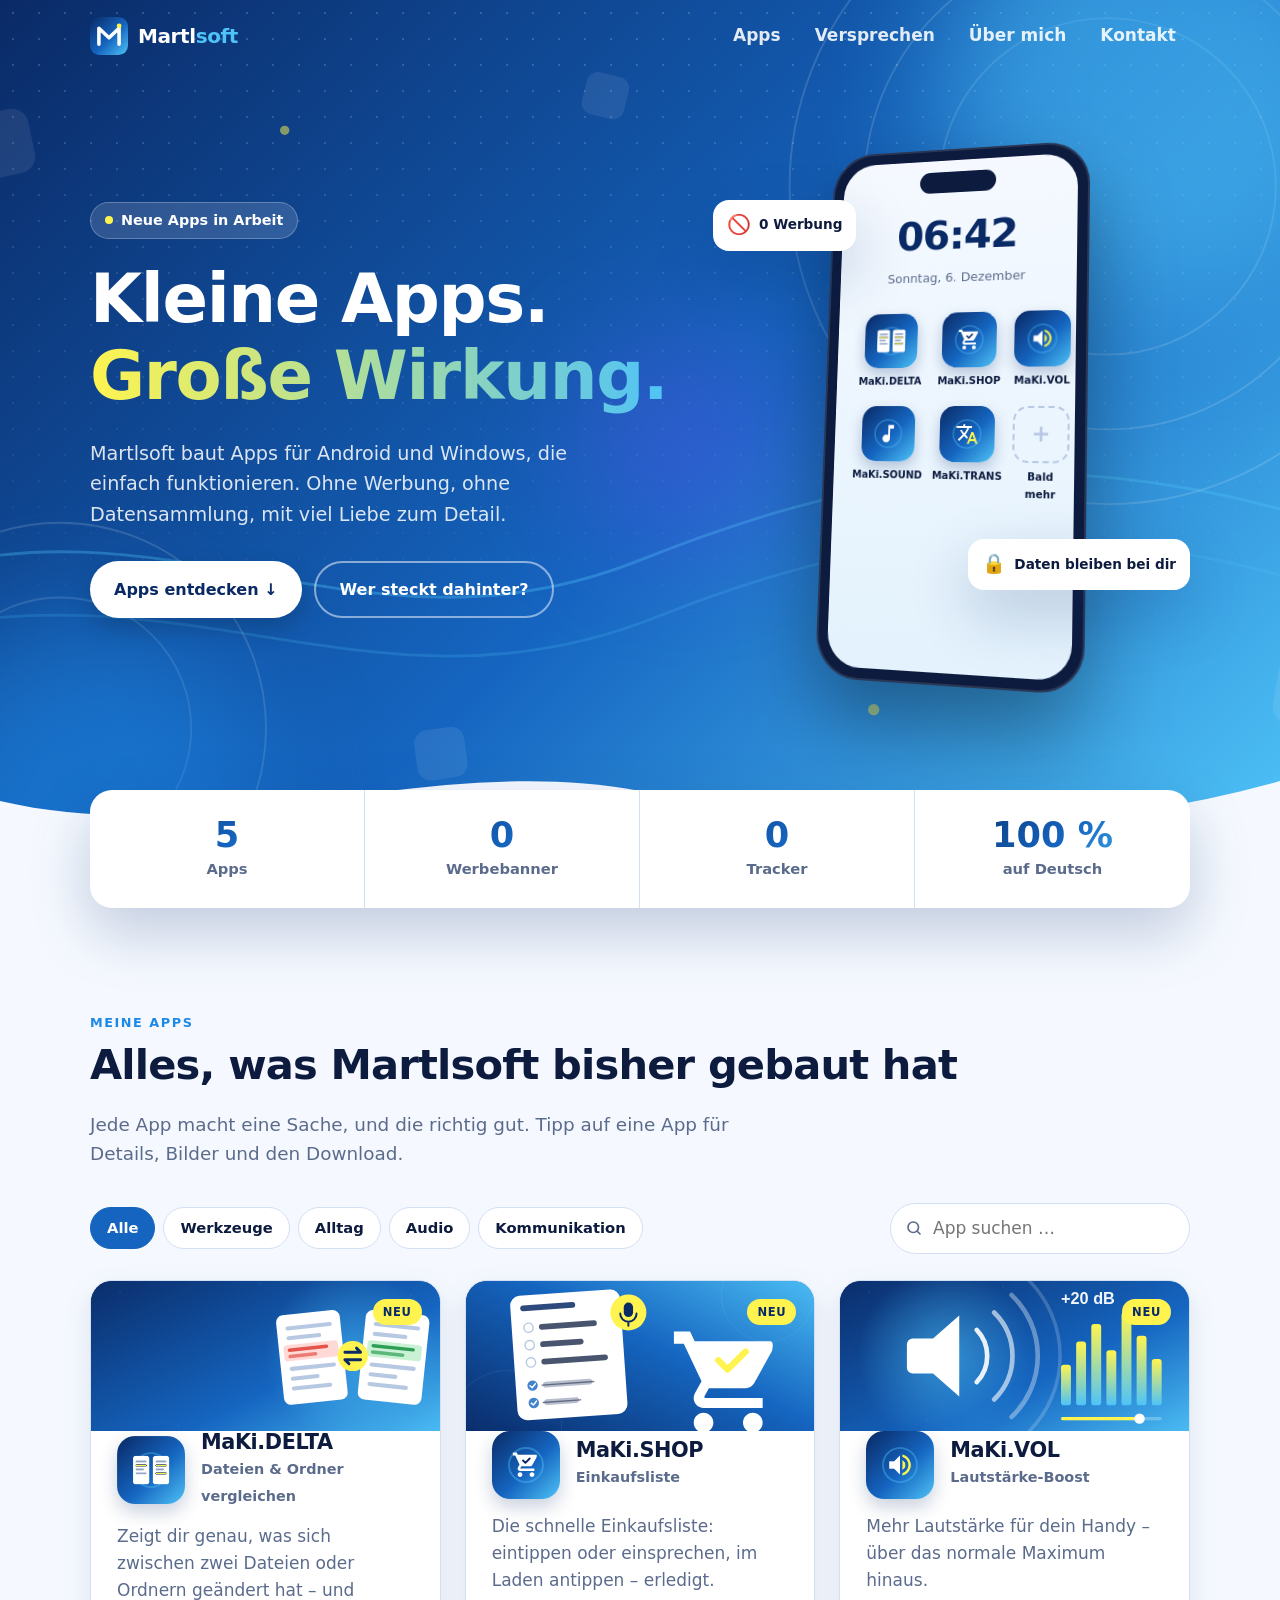
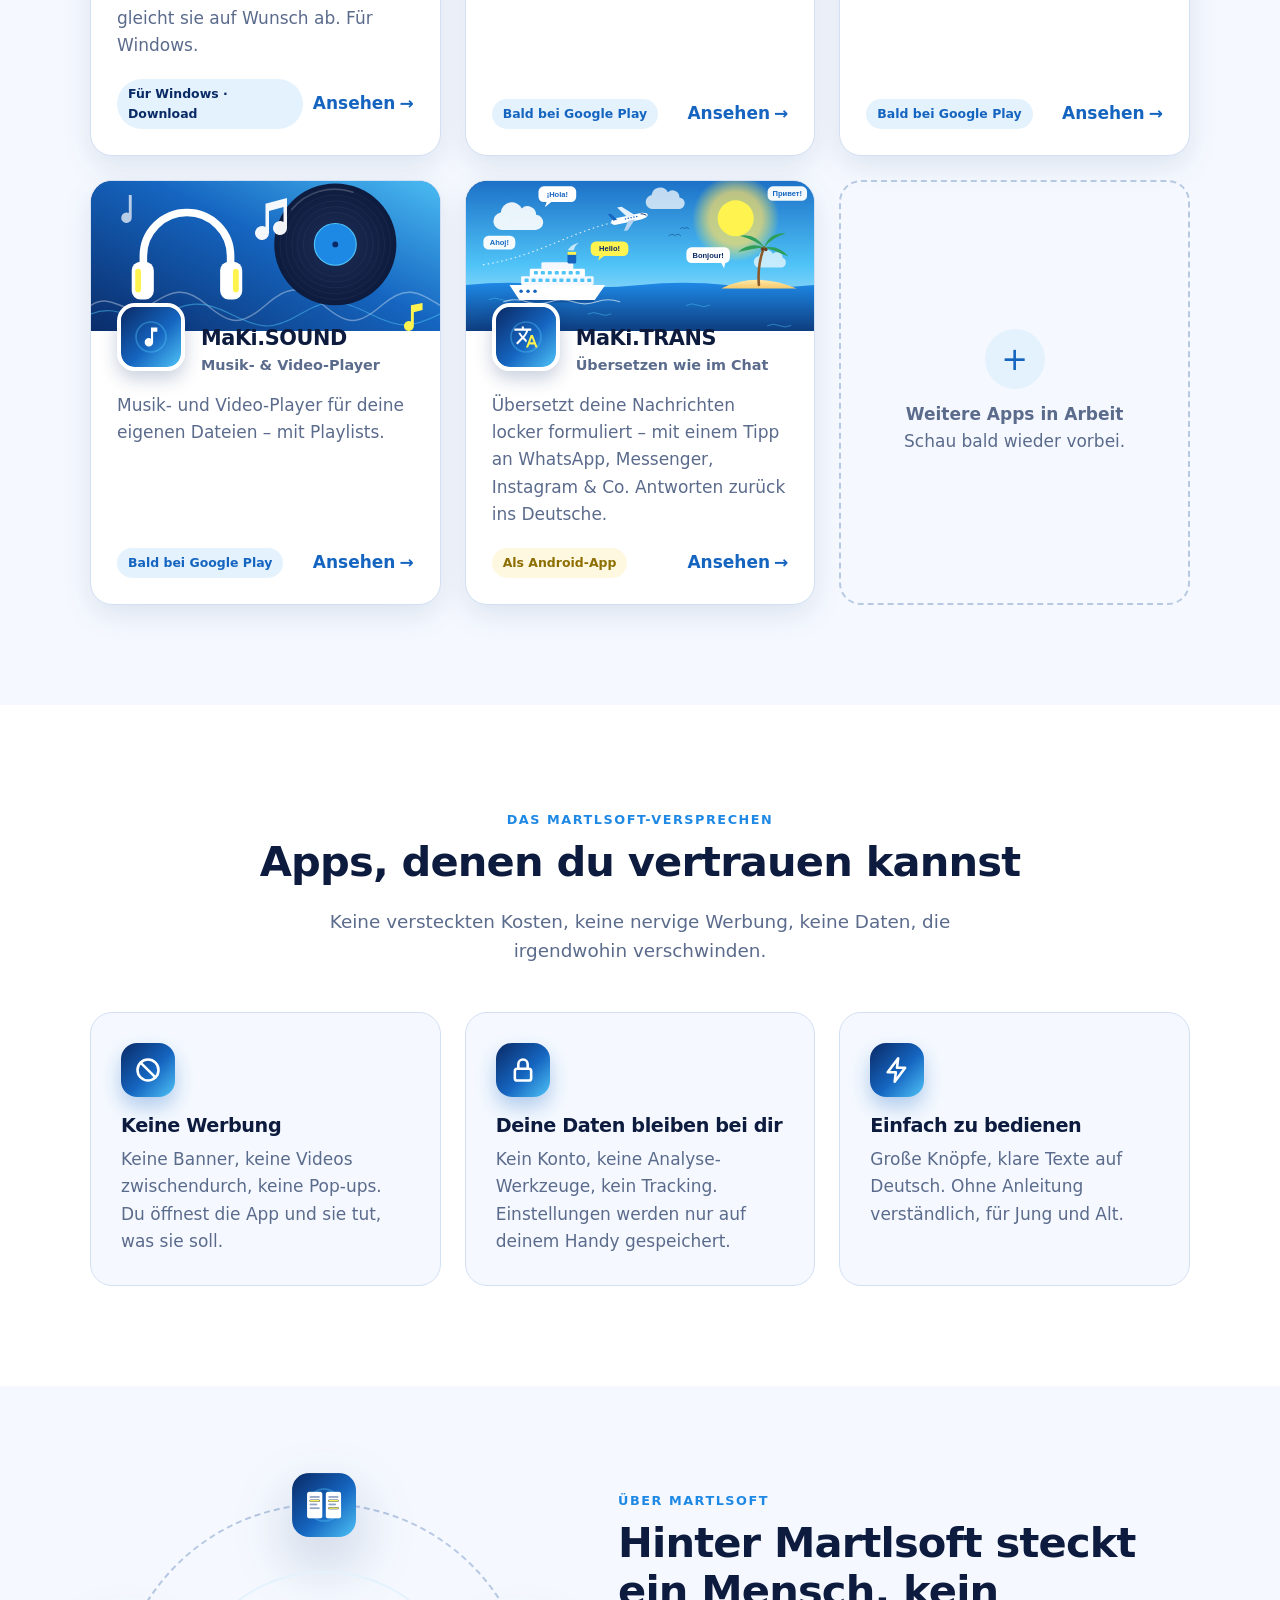
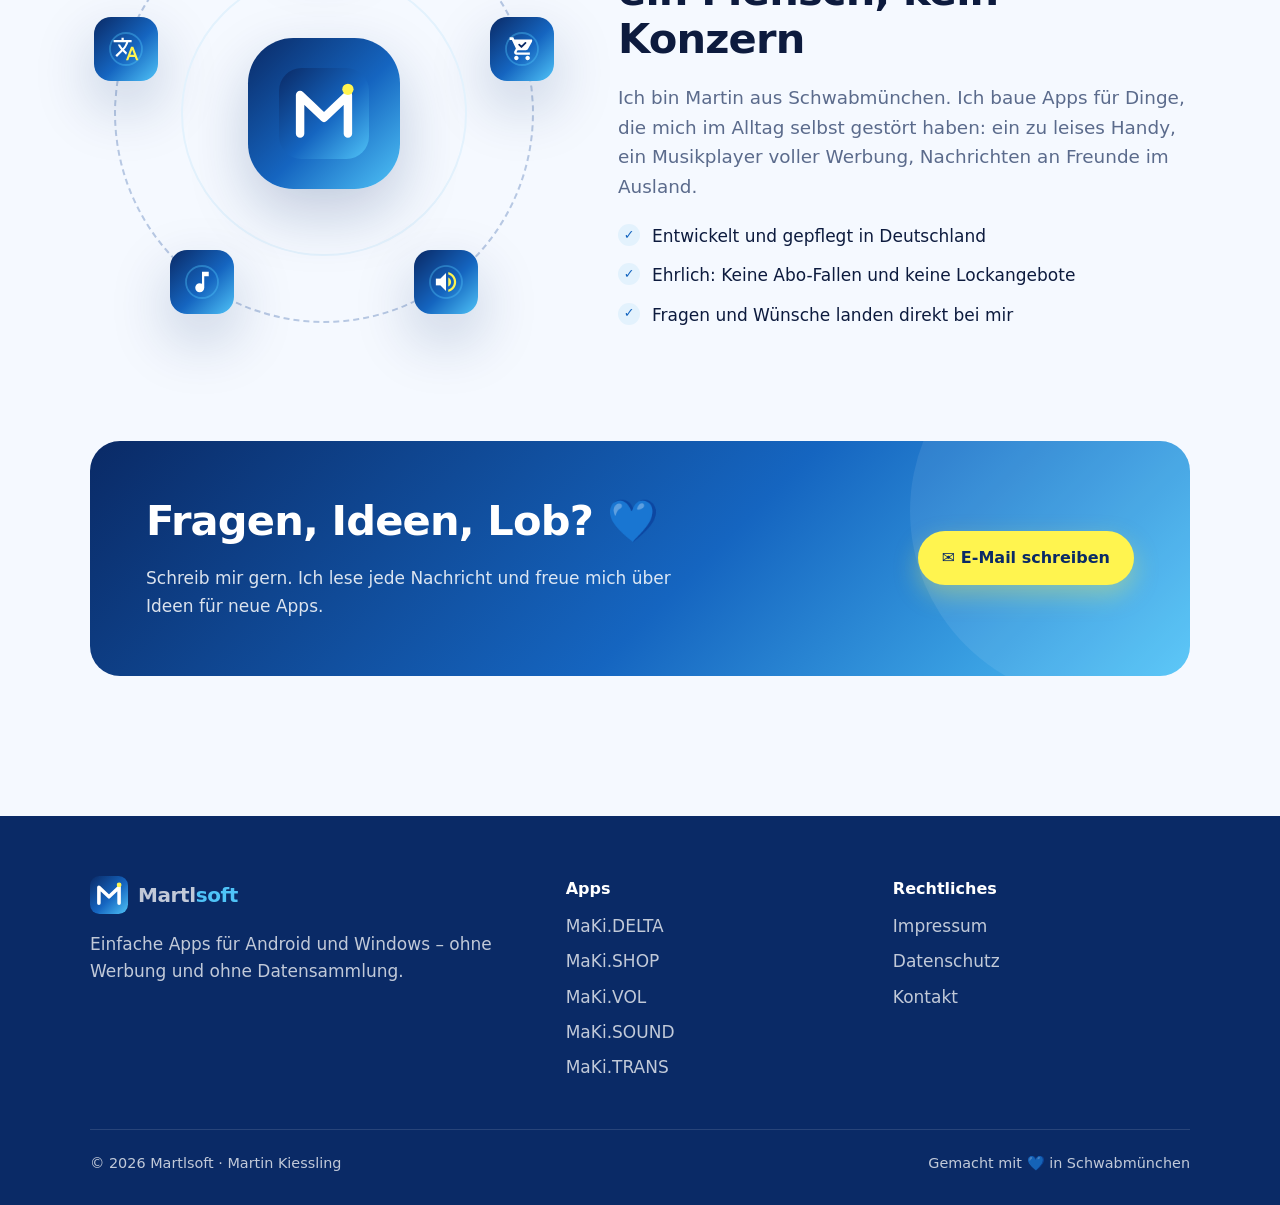
==== commit e8bfa645: "MaKi.SHOP auf der Webseite: neue Einkaufslisten-App - App-Karte und App-Seite mit Beschreibung und F" ====
--- a/index.html
+++ b/index.html
@@ -4,7 +4,7 @@
   <meta charset="utf-8">
   <meta name="viewport" content="width=device-width, initial-scale=1">
   <title>Martlsoft – Einfache Apps ohne Werbung für Android und Windows</title>
-  <meta name="description" content="Martlsoft entwickelt einfache Apps für Android und Windows – ohne Werbung, ohne Datensammlung. MaKi.DELTA, MaKi.VOL, MaKi.SOUND, MaKi.TRANS und mehr.">
+  <meta name="description" content="Martlsoft entwickelt einfache Apps für Android und Windows – ohne Werbung, ohne Datensammlung. MaKi.DELTA, MaKi.SHOP, MaKi.VOL, MaKi.SOUND, MaKi.TRANS und mehr.">
   <meta name="theme-color" content="#0a2a66">
   <link rel="icon" href="img/logo.svg" type="image/svg+xml">
   <link rel="stylesheet" href="css/style.css">
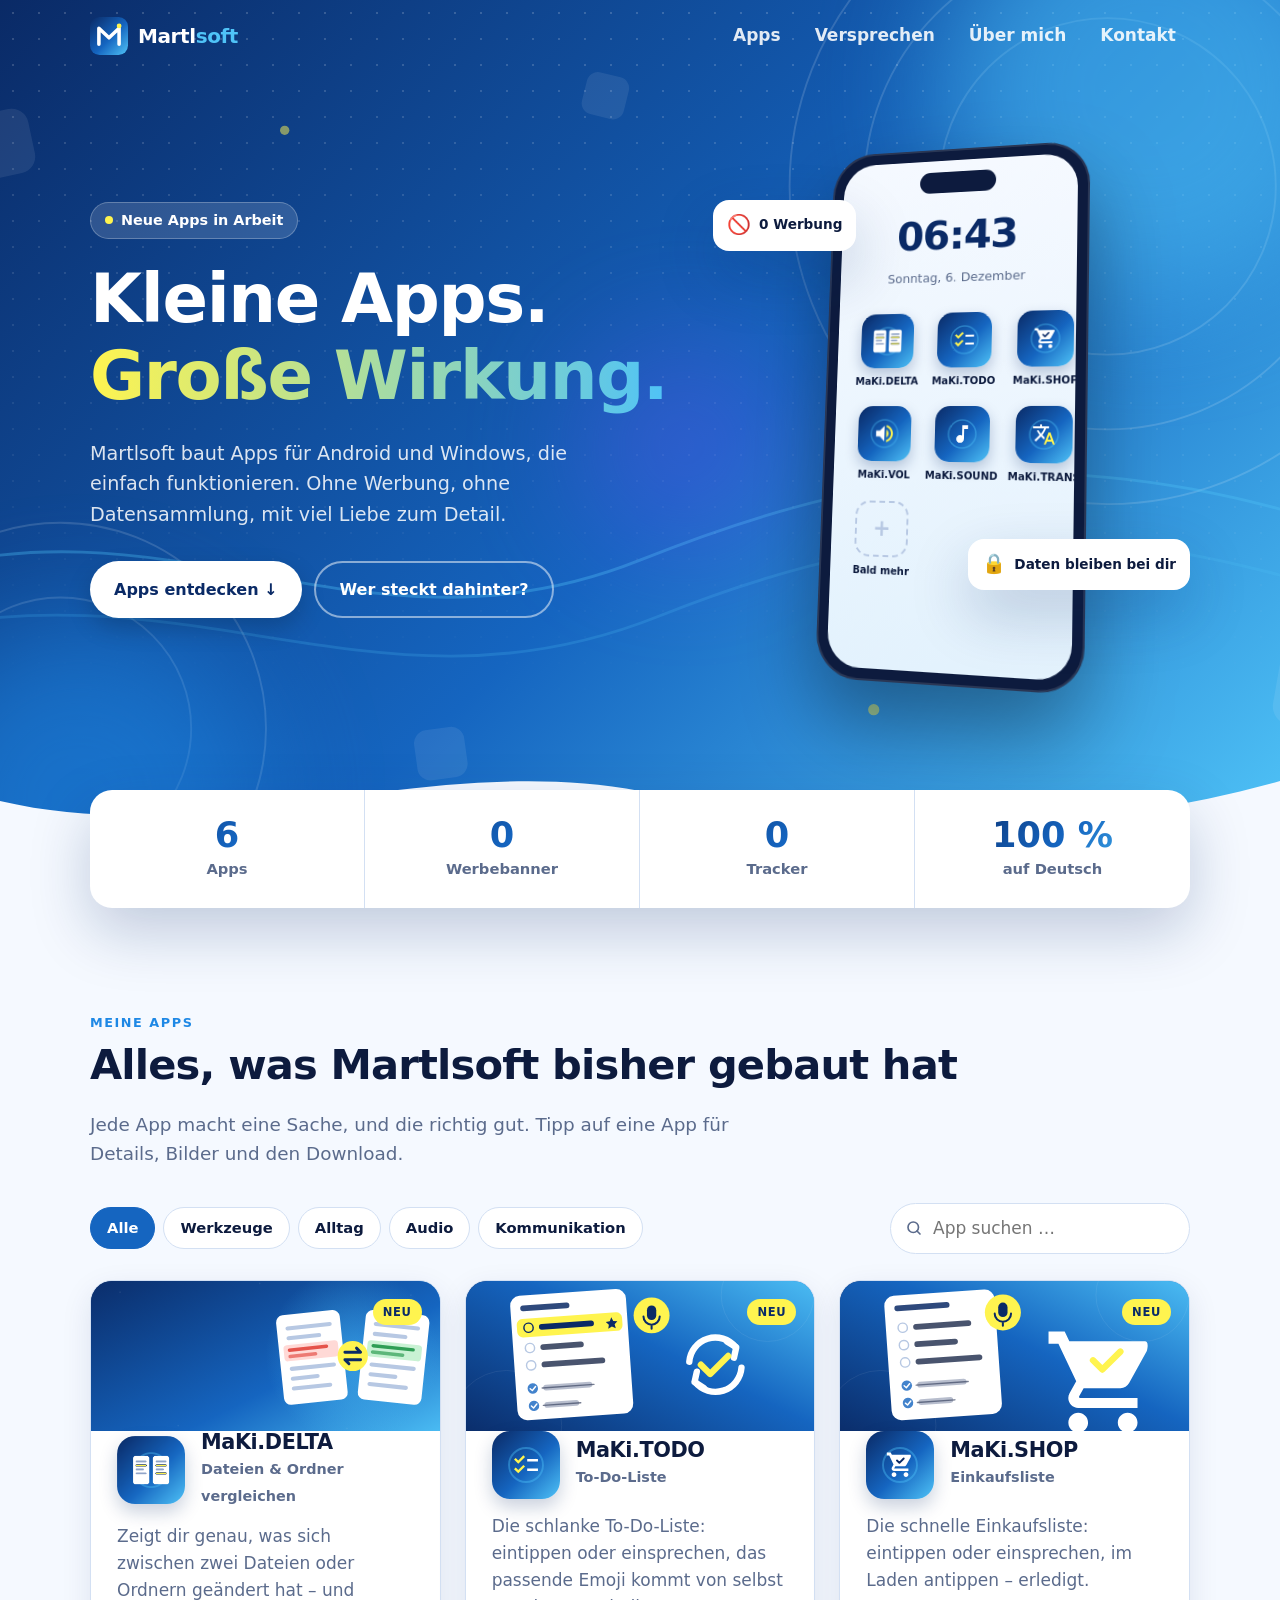
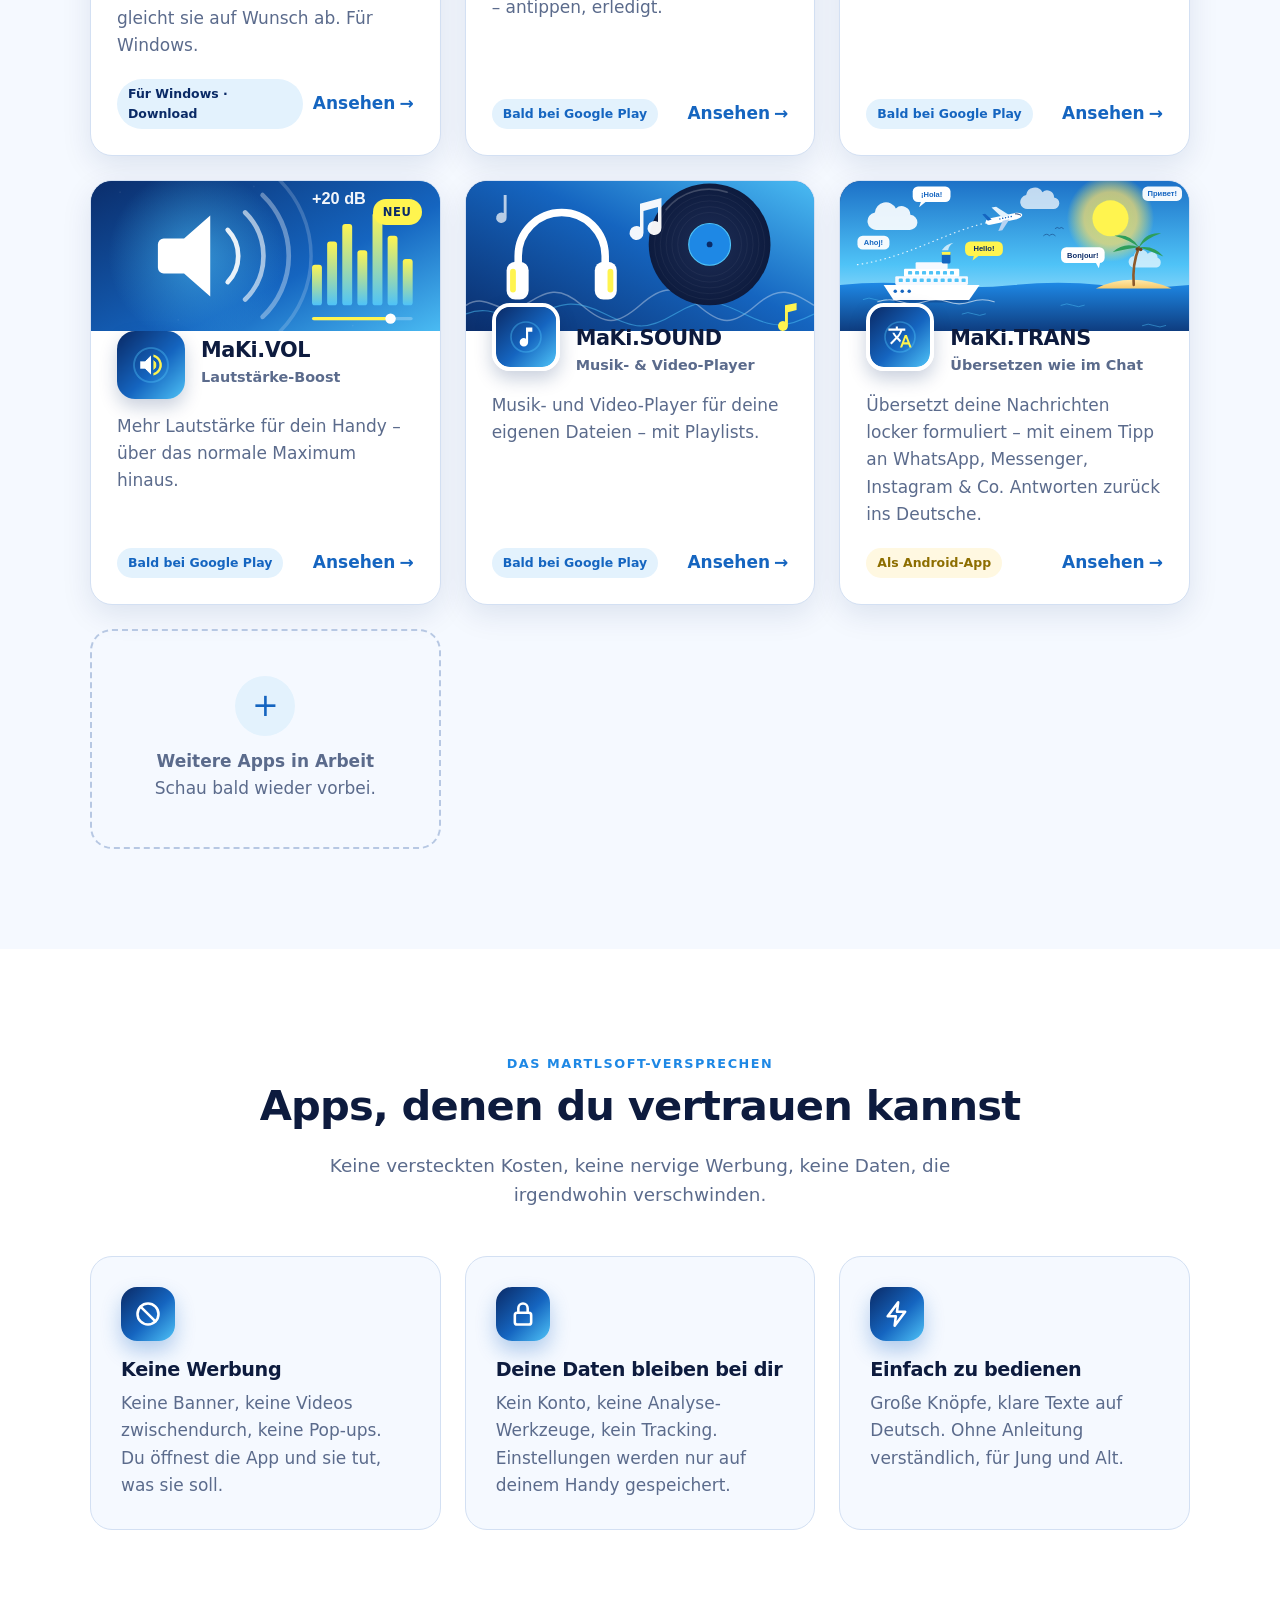
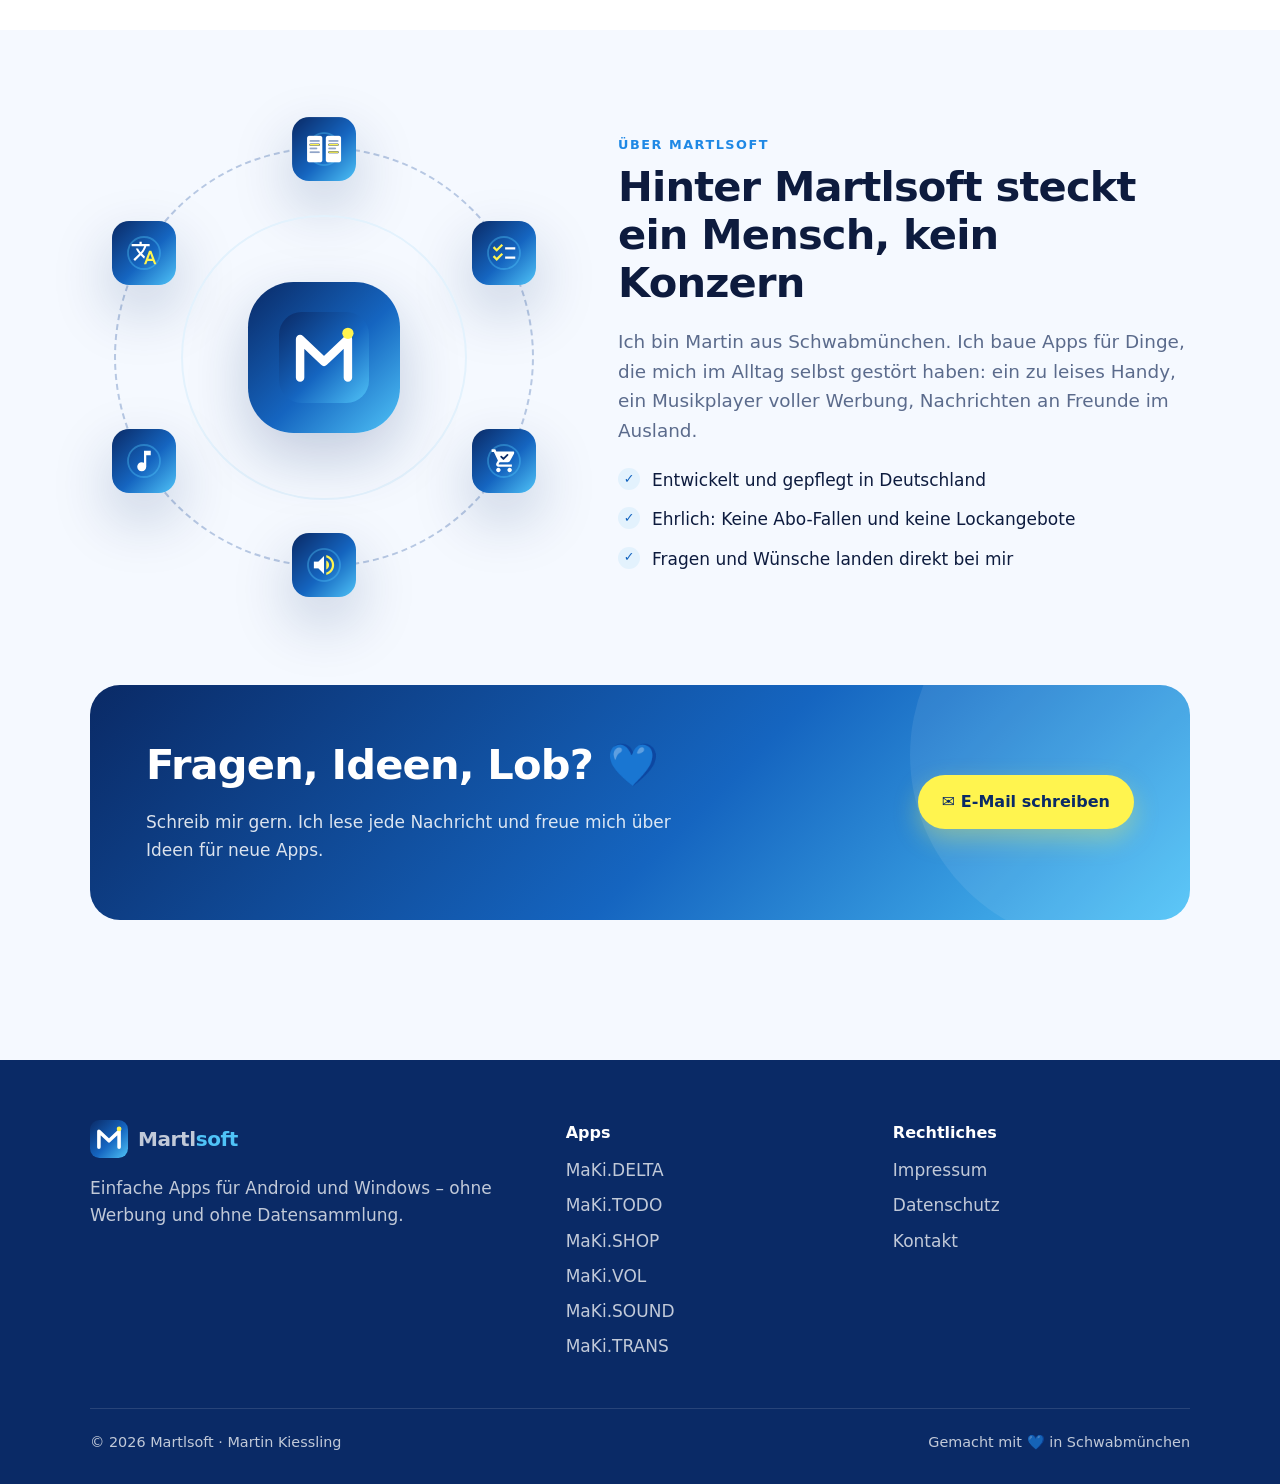
==== commit 1d86c1e1: "MaKi.TODO auf der Webseite: neue To-Do-Listen-App mit fünf Screenshots, Symbol, Titelbild und Datens" ====
--- a/index.html
+++ b/index.html
@@ -4,7 +4,7 @@
   <meta charset="utf-8">
   <meta name="viewport" content="width=device-width, initial-scale=1">
   <title>Martlsoft – Einfache Apps ohne Werbung für Android und Windows</title>
-  <meta name="description" content="Martlsoft entwickelt einfache Apps für Android und Windows – ohne Werbung, ohne Datensammlung. MaKi.DELTA, MaKi.SHOP, MaKi.VOL, MaKi.SOUND, MaKi.TRANS und mehr.">
+  <meta name="description" content="Martlsoft entwickelt einfache Apps für Android und Windows – ohne Werbung, ohne Datensammlung. MaKi.DELTA, MaKi.TODO, MaKi.SHOP, MaKi.VOL, MaKi.SOUND, MaKi.TRANS und mehr.">
   <meta name="theme-color" content="#0a2a66">
   <link rel="icon" href="img/logo.svg" type="image/svg+xml">
   <link rel="stylesheet" href="css/style.css">
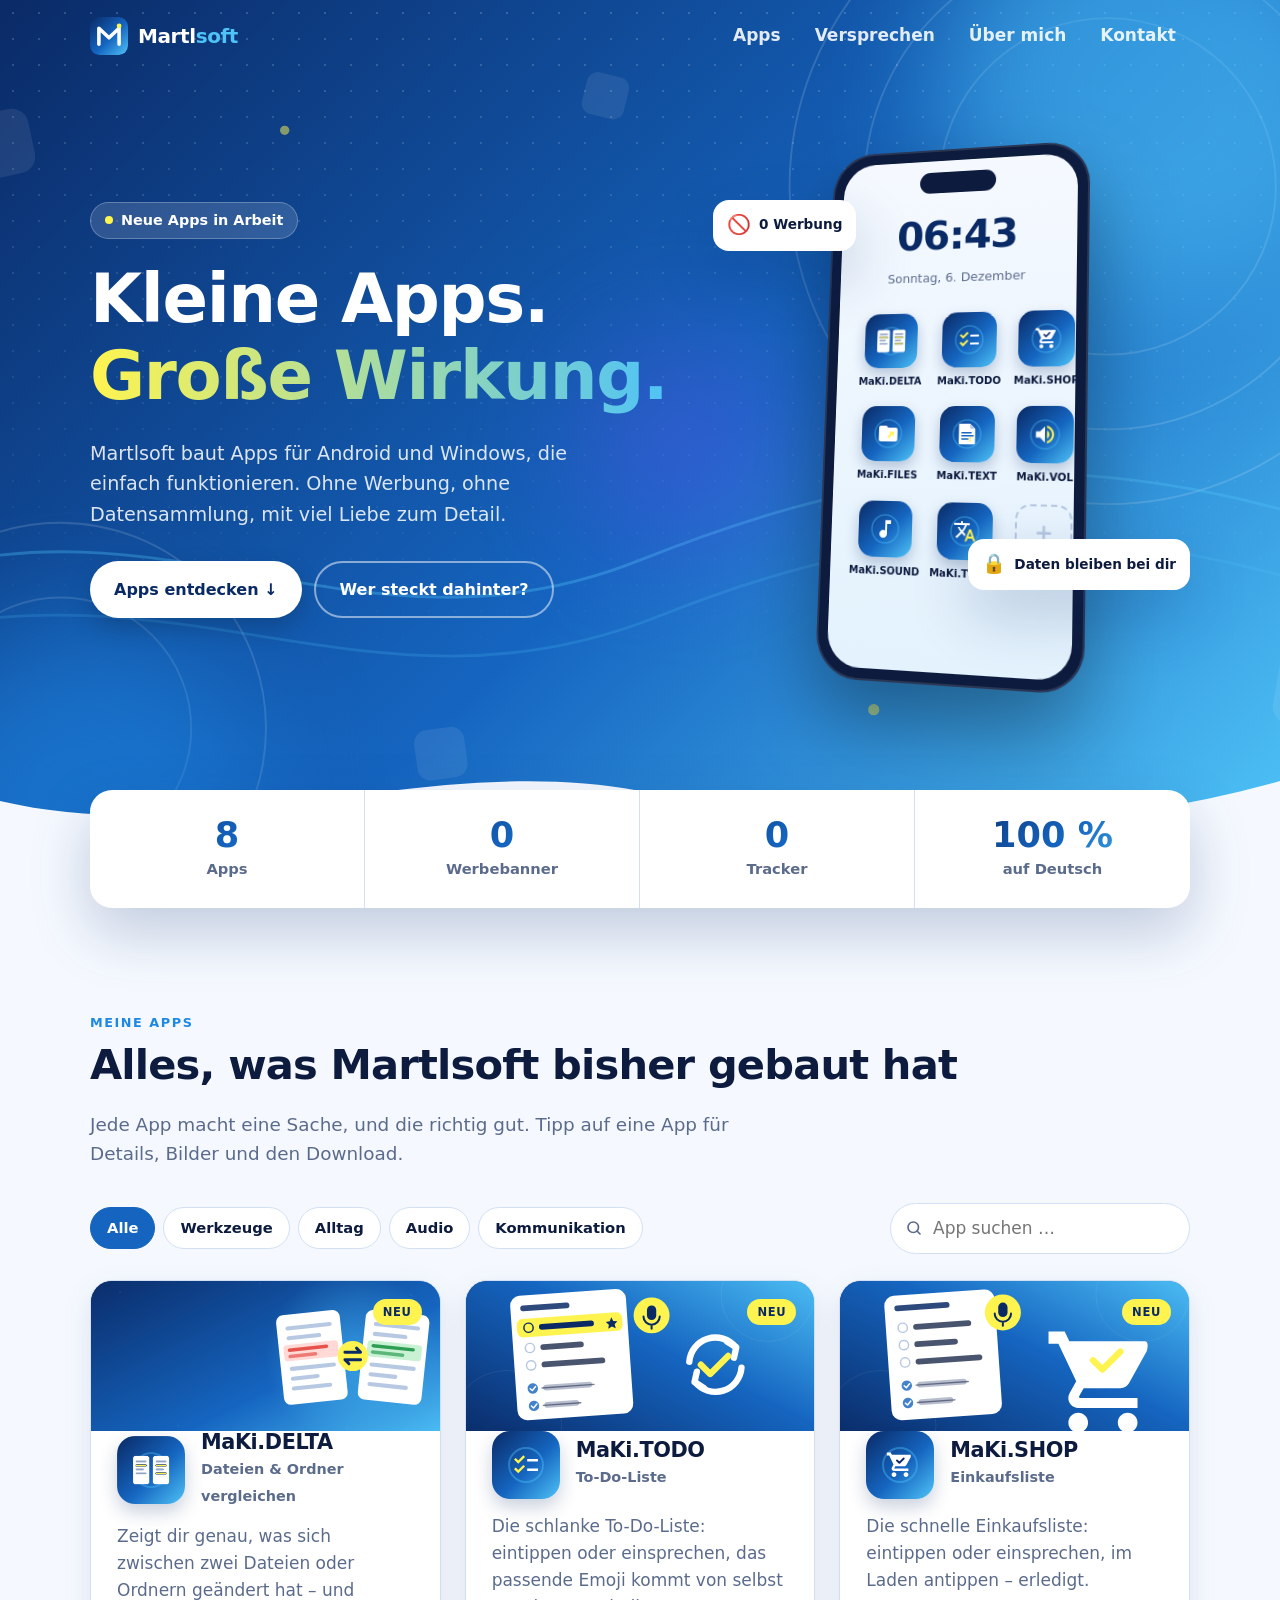
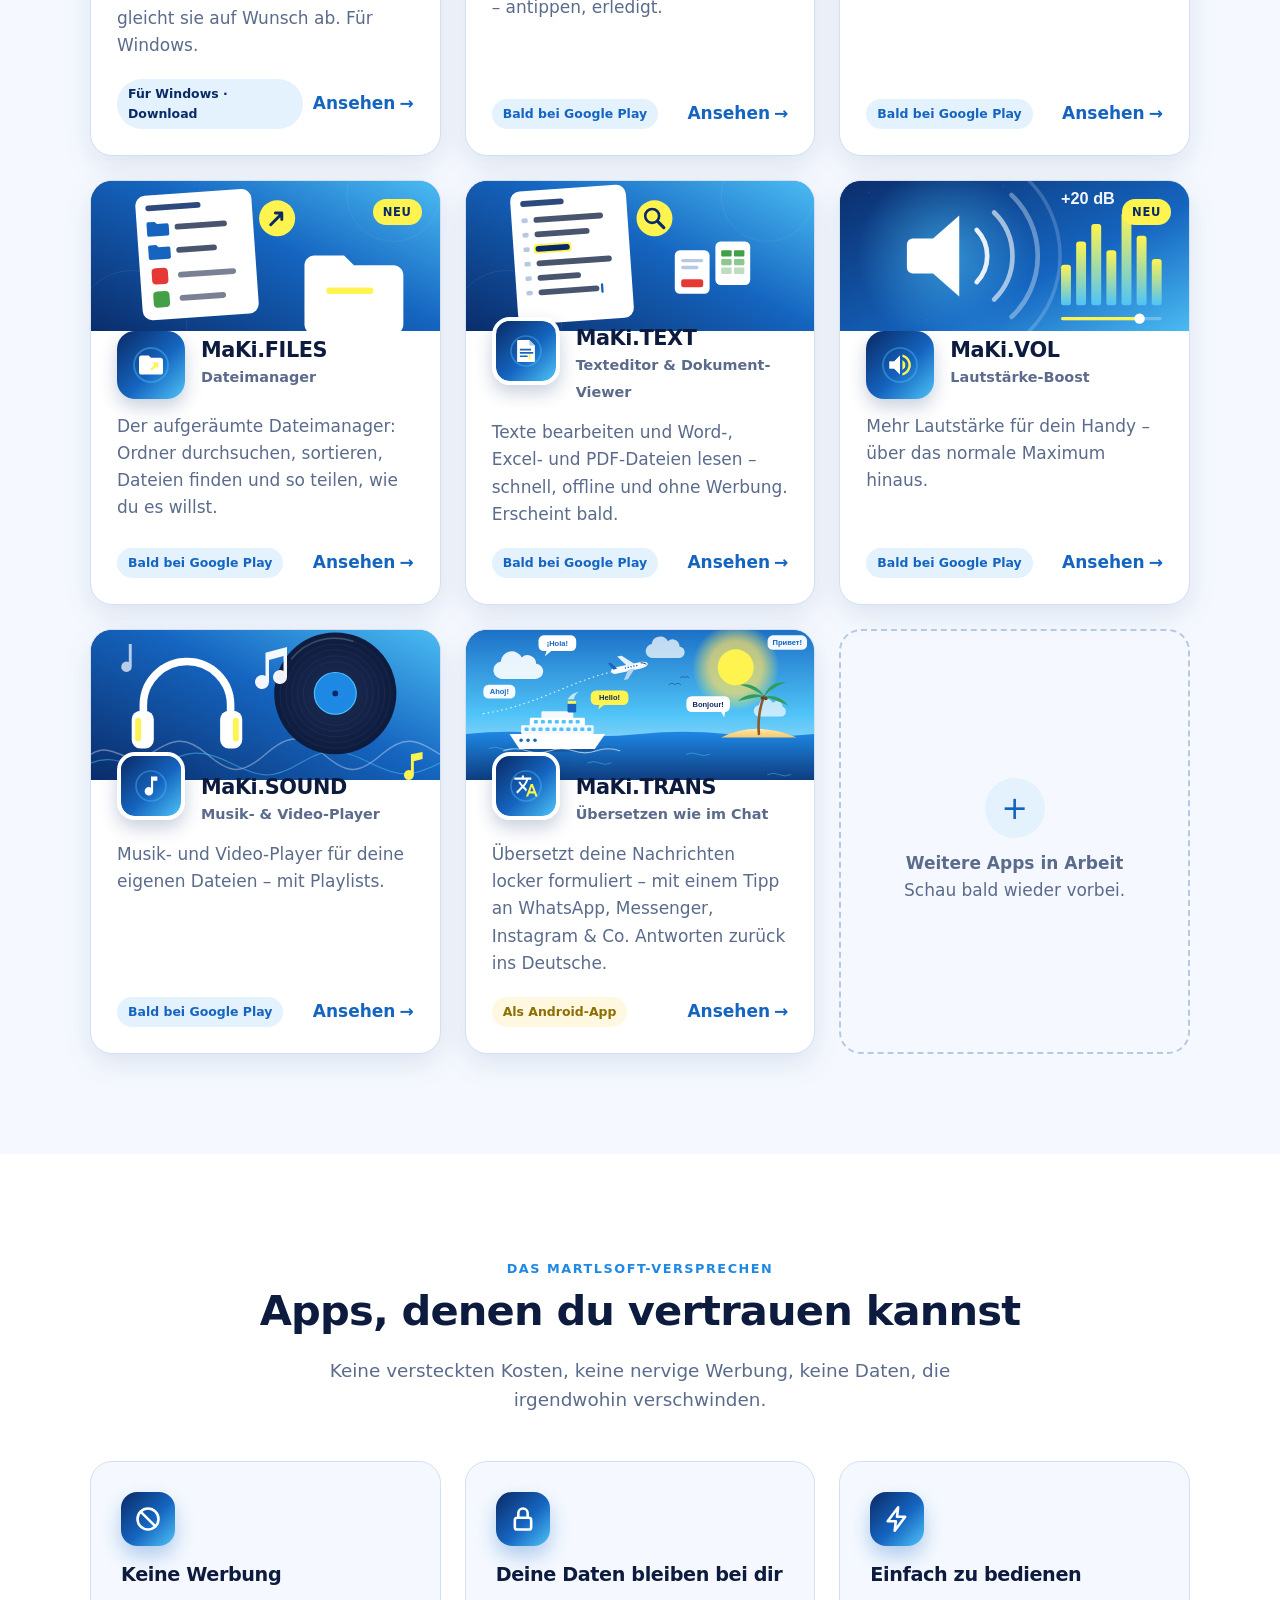
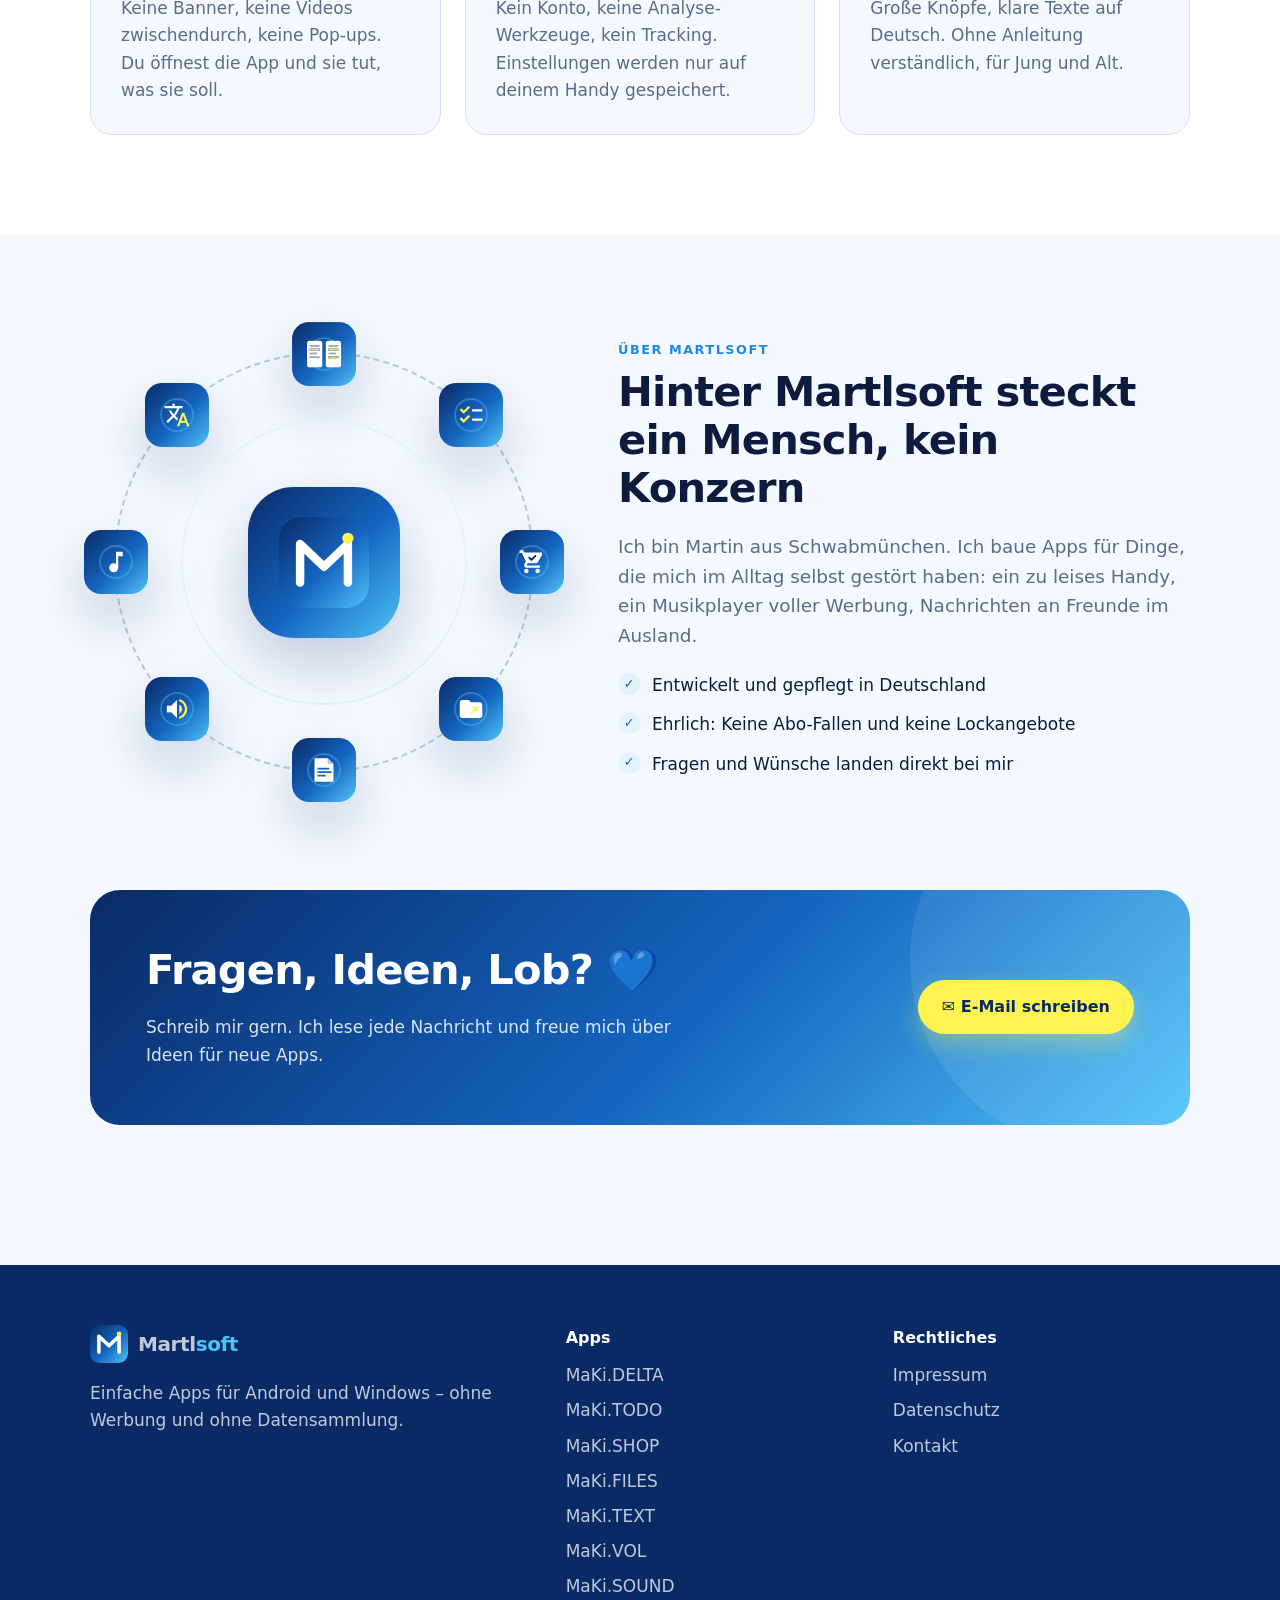
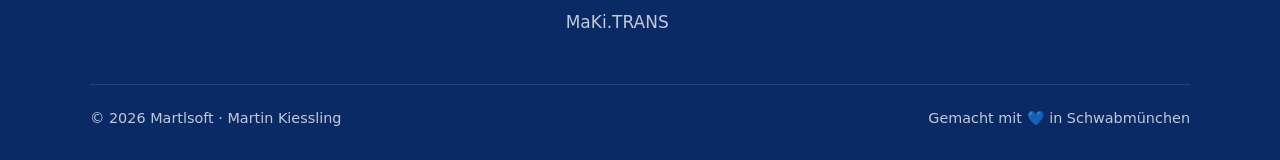
==== commit 747f9829: "MaKi.FILES und MaKi.TEXT auf der Webseite: Seiten, Symbole, Titelbilder, Datenschutz; MaKi.FILES mit" ====
--- a/index.html
+++ b/index.html
@@ -4,7 +4,7 @@
   <meta charset="utf-8">
   <meta name="viewport" content="width=device-width, initial-scale=1">
   <title>Martlsoft – Einfache Apps ohne Werbung für Android und Windows</title>
-  <meta name="description" content="Martlsoft entwickelt einfache Apps für Android und Windows – ohne Werbung, ohne Datensammlung. MaKi.DELTA, MaKi.TODO, MaKi.SHOP, MaKi.VOL, MaKi.SOUND, MaKi.TRANS und mehr.">
+  <meta name="description" content="Martlsoft entwickelt einfache Apps für Android und Windows – ohne Werbung, ohne Datensammlung. MaKi.DELTA, MaKi.TODO, MaKi.SHOP, MaKi.FILES, MaKi.TEXT, MaKi.VOL, MaKi.SOUND, MaKi.TRANS und mehr.">
   <meta name="theme-color" content="#0a2a66">
   <link rel="icon" href="img/logo.svg" type="image/svg+xml">
   <link rel="stylesheet" href="css/style.css">
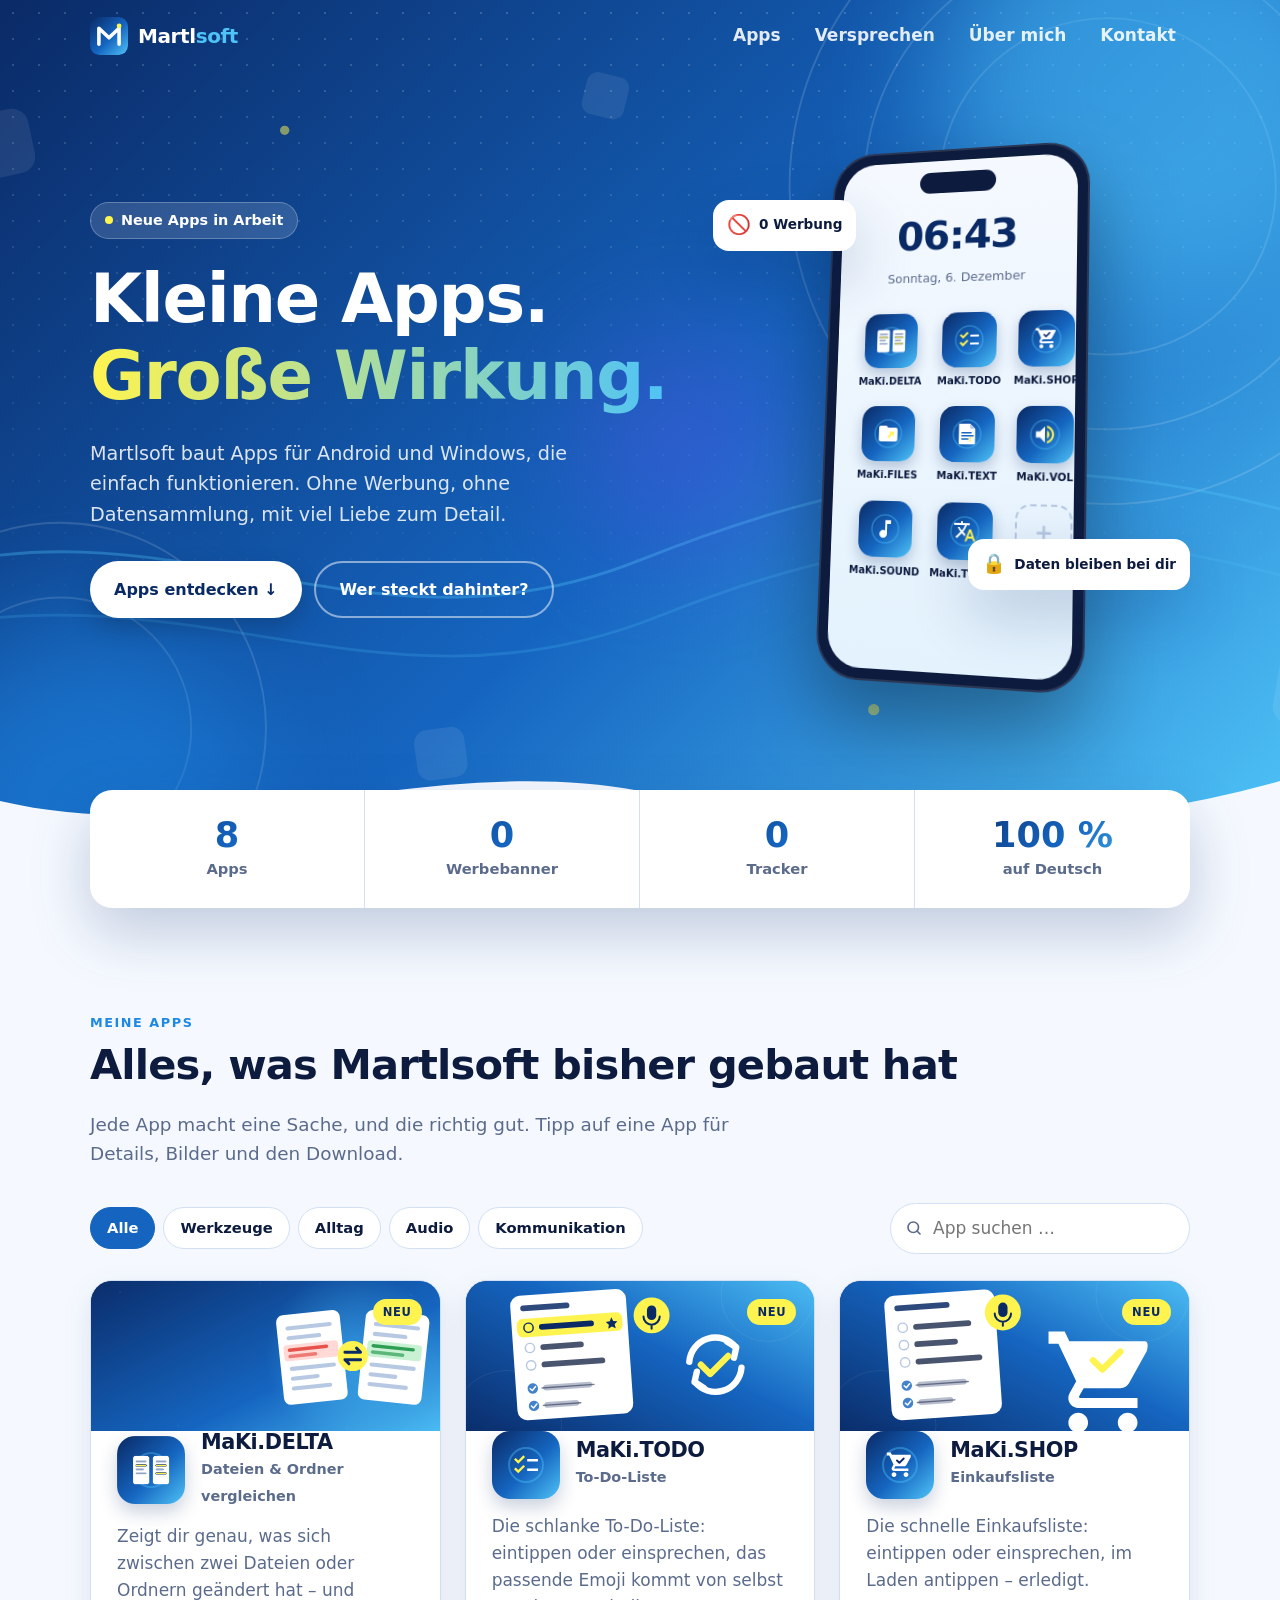
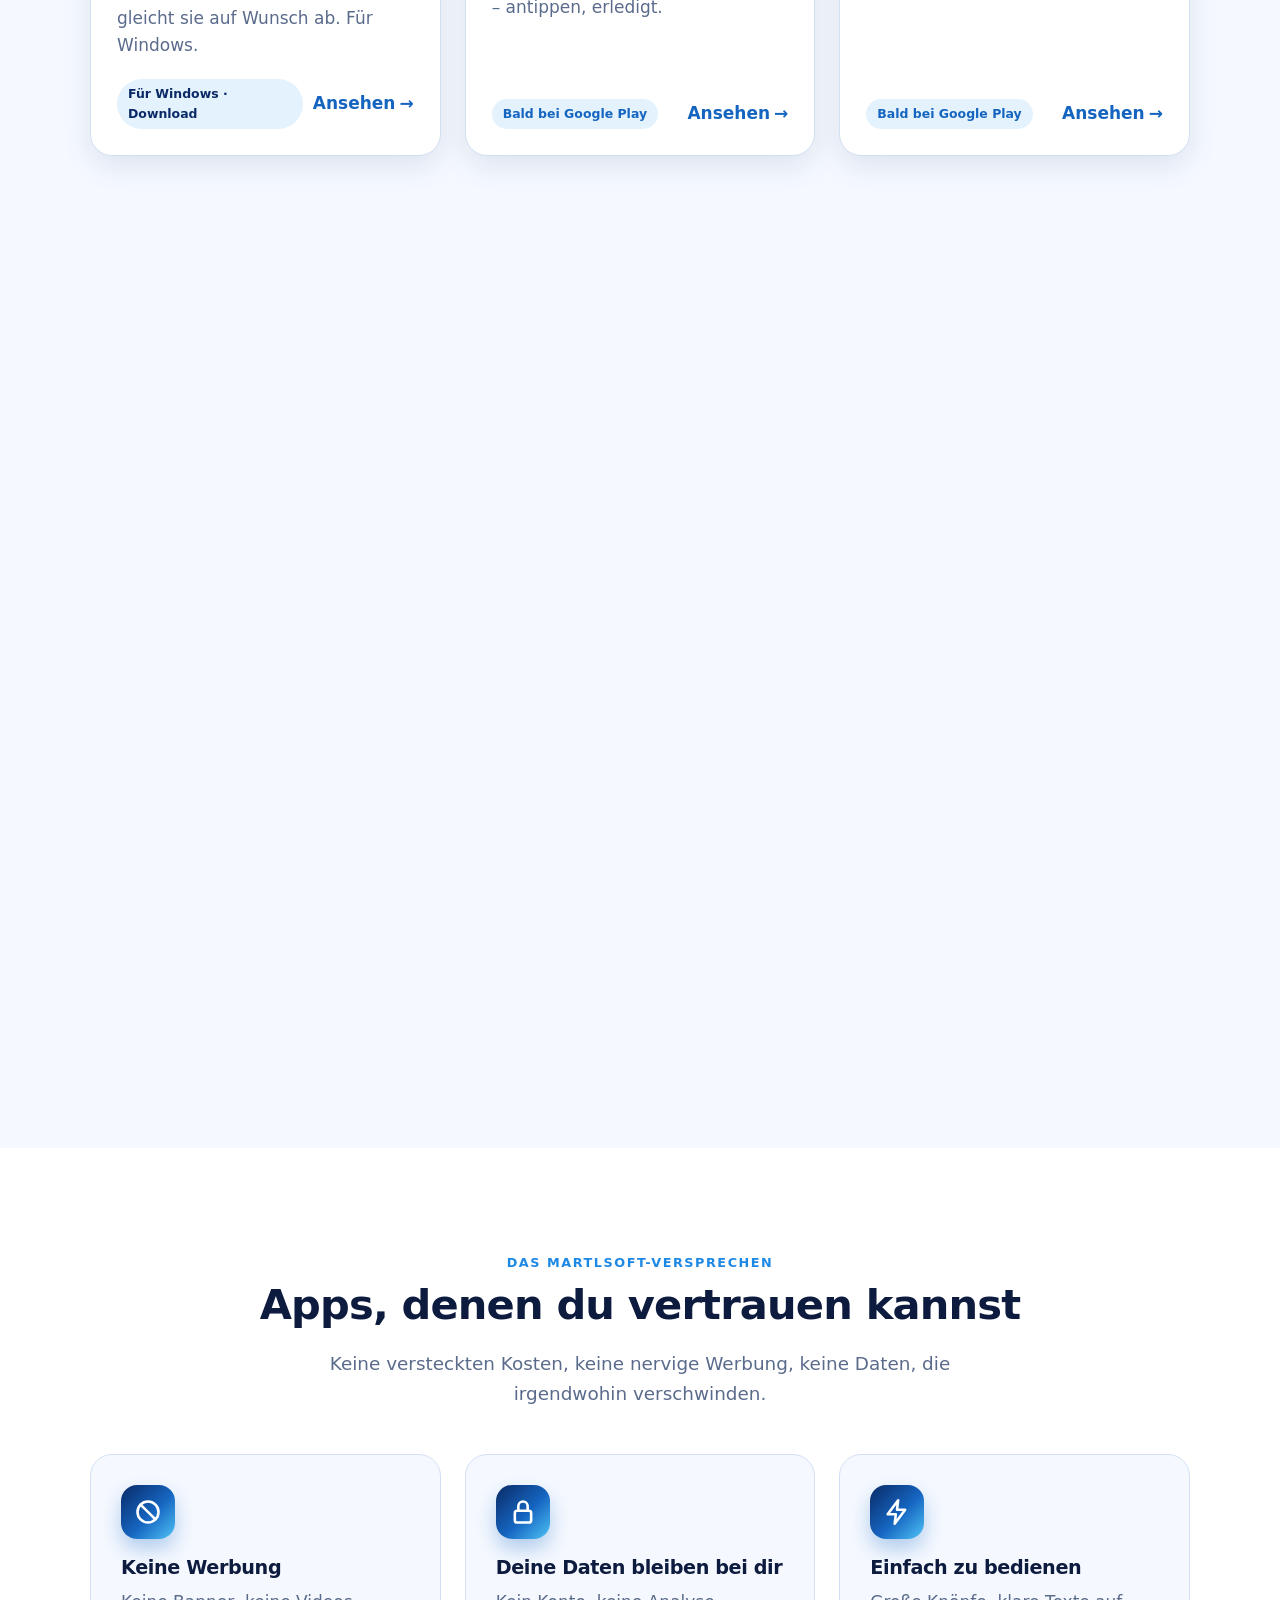
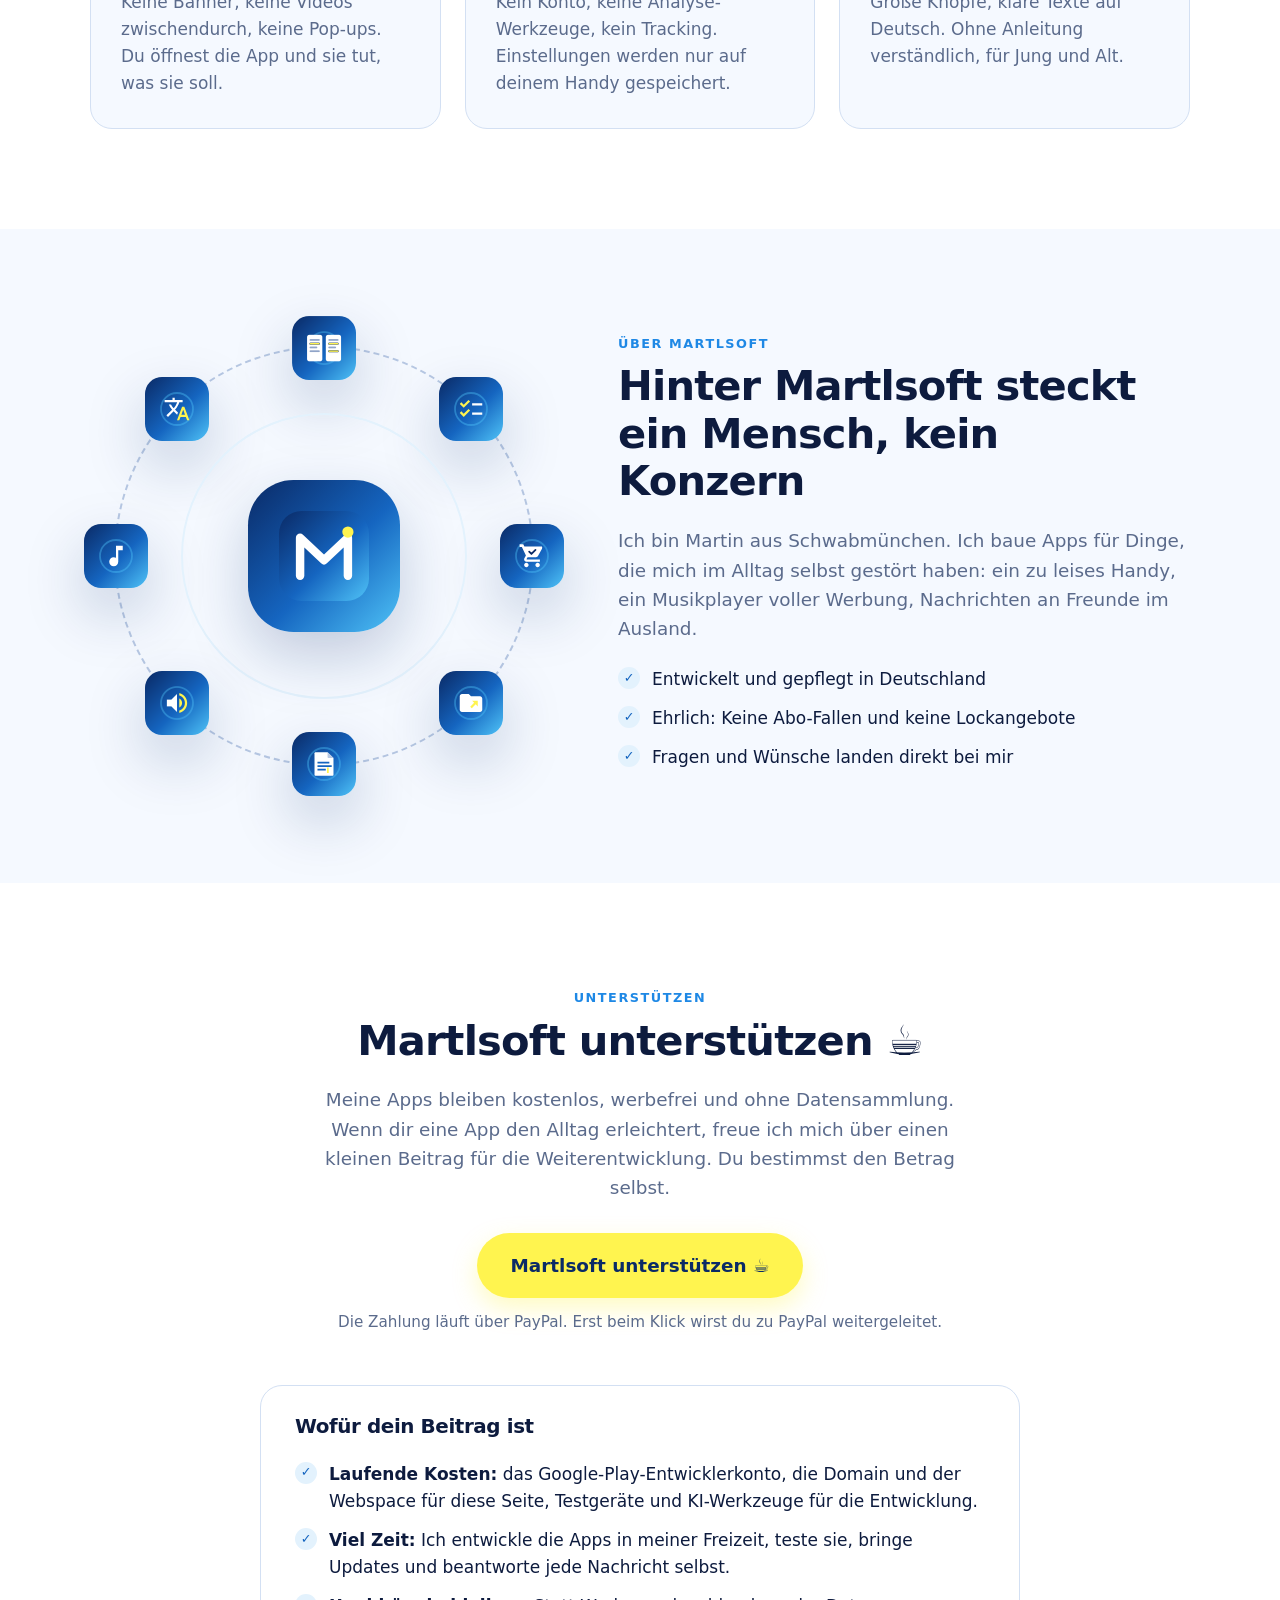
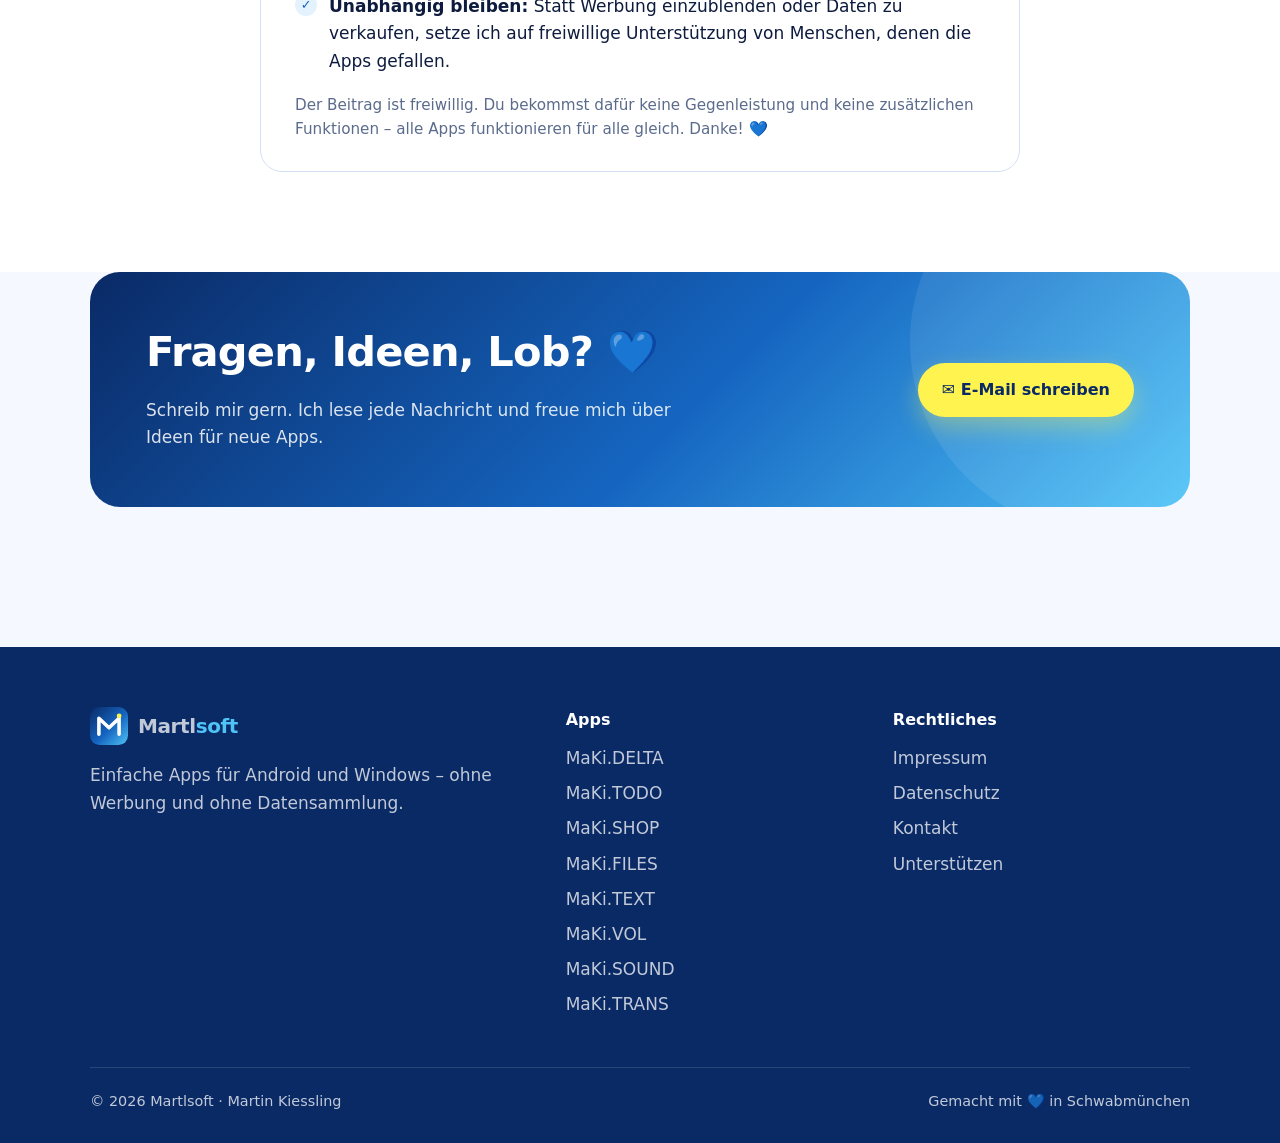
==== commit fb6b0bff: "Unterstützen über PayPal: Abschnitt, Fußzeilen-Link, Datenschutz Abschnitt „Martlsoft unterstützen“ " ====
--- a/index.html
+++ b/index.html
@@ -128,6 +128,32 @@
   </div>
 </section>
 
+<!-- Unterstützen: normaler Link zu PayPal (kein PayPal-Script, kein iframe).
+     PayPal wird erst beim Klick aufgerufen. -->
+<section class="block alt" id="unterstuetzen">
+  <div class="wrap">
+    <div class="center reveal">
+      <span class="eyebrow">Unterstützen</span>
+      <h2>Martlsoft unterstützen <span class="cup">☕</span></h2>
+      <p class="lead">Meine Apps bleiben kostenlos, werbefrei und ohne Datensammlung. Wenn dir eine App den Alltag erleichtert, freue ich mich über einen kleinen Beitrag für die Weiterentwicklung. Du bestimmst den Betrag selbst.</p>
+      <p class="support-cta">
+        <a class="btn btn-lemon btn-big" href="https://www.paypal.com/ncp/payment/VL584WS34HZSW" target="_blank" rel="noopener noreferrer">Martlsoft unterstützen ☕</a>
+      </p>
+      <p class="fine">Die Zahlung läuft über PayPal. Erst beim Klick wirst du zu PayPal weitergeleitet.</p>
+    </div>
+
+    <div class="why reveal">
+      <h3>Wofür dein Beitrag ist</h3>
+      <ul class="checks">
+        <li><b>Laufende Kosten:</b> das Google-Play-Entwicklerkonto, die Domain und der Webspace für diese Seite, Testgeräte und KI-Werkzeuge für die Entwicklung.</li>
+        <li><b>Viel Zeit:</b> Ich entwickle die Apps in meiner Freizeit, teste sie, bringe Updates und beantworte jede Nachricht selbst.</li>
+        <li><b>Unabhängig bleiben:</b> Statt Werbung einzublenden oder Daten zu verkaufen, setze ich auf freiwillige Unterstützung von Menschen, denen die Apps gefallen.</li>
+      </ul>
+      <p class="fine">Der Beitrag ist freiwillig. Du bekommst dafür keine Gegenleistung und keine zusätzlichen Funktionen – alle Apps funktionieren für alle gleich. Danke! 💙</p>
+    </div>
+  </div>
+</section>
+
 <section class="block" id="kontakt" style="padding-top:0">
   <div class="wrap">
     <div class="cta reveal">
@@ -154,6 +180,7 @@
         <li><a href="impressum.html">Impressum</a></li>
         <li><a href="datenschutz.html">Datenschutz</a></li>
         <li><a href="mailto:martlshop.co@gmail.com">Kontakt</a></li>
+        <li><a href="index.html#unterstuetzen">Unterstützen</a></li>
       </ul></div>
     </div>
     <div class="footer-bottom"><span>© <span data-year>2026</span> Martlsoft · Martin Kiessling</span><span>Gemacht mit 💙 in Schwabmünchen</span></div>
--- a/css/style.css
+++ b/css/style.css
@@ -323,3 +323,15 @@
 .dl-steps { padding-left: 22px; margin: 0; }
 .dl-steps li { margin-bottom: 10px; }
 @media (max-width: 860px) { .dl-grid, .dl-info { grid-template-columns: 1fr; } .shots img.wide { height: 220px; } }
+
+/* ---------- Unterstützen ---------- */
+.support-cta { margin: 30px 0 12px; }
+.btn-big { font-size: 1.15rem; padding: 18px 34px; min-height: 56px; }
+#unterstuetzen .center .fine { color: var(--soft); font-size: .95rem; margin: 0; }
+.why { max-width: 760px; margin: 50px auto 0; background: #fff; border: 1px solid var(--outline); border-radius: 22px; padding: 30px 34px; }
+.why h3 { margin-top: 0; }
+.why .fine { color: var(--soft); font-size: .95rem; margin: 18px 0 0; }
+.cup { display: inline-block; animation: steam 2.4s ease-in-out infinite; }
+@keyframes steam { 50% { transform: translateY(-4px) rotate(-6deg); } }
+@media (max-width: 760px) { .why { padding: 22px 20px; } .btn-big { justify-content: center; width: 100%; max-width: 360px; } }
+@media (prefers-reduced-motion: reduce) { .cup { animation: none; } }
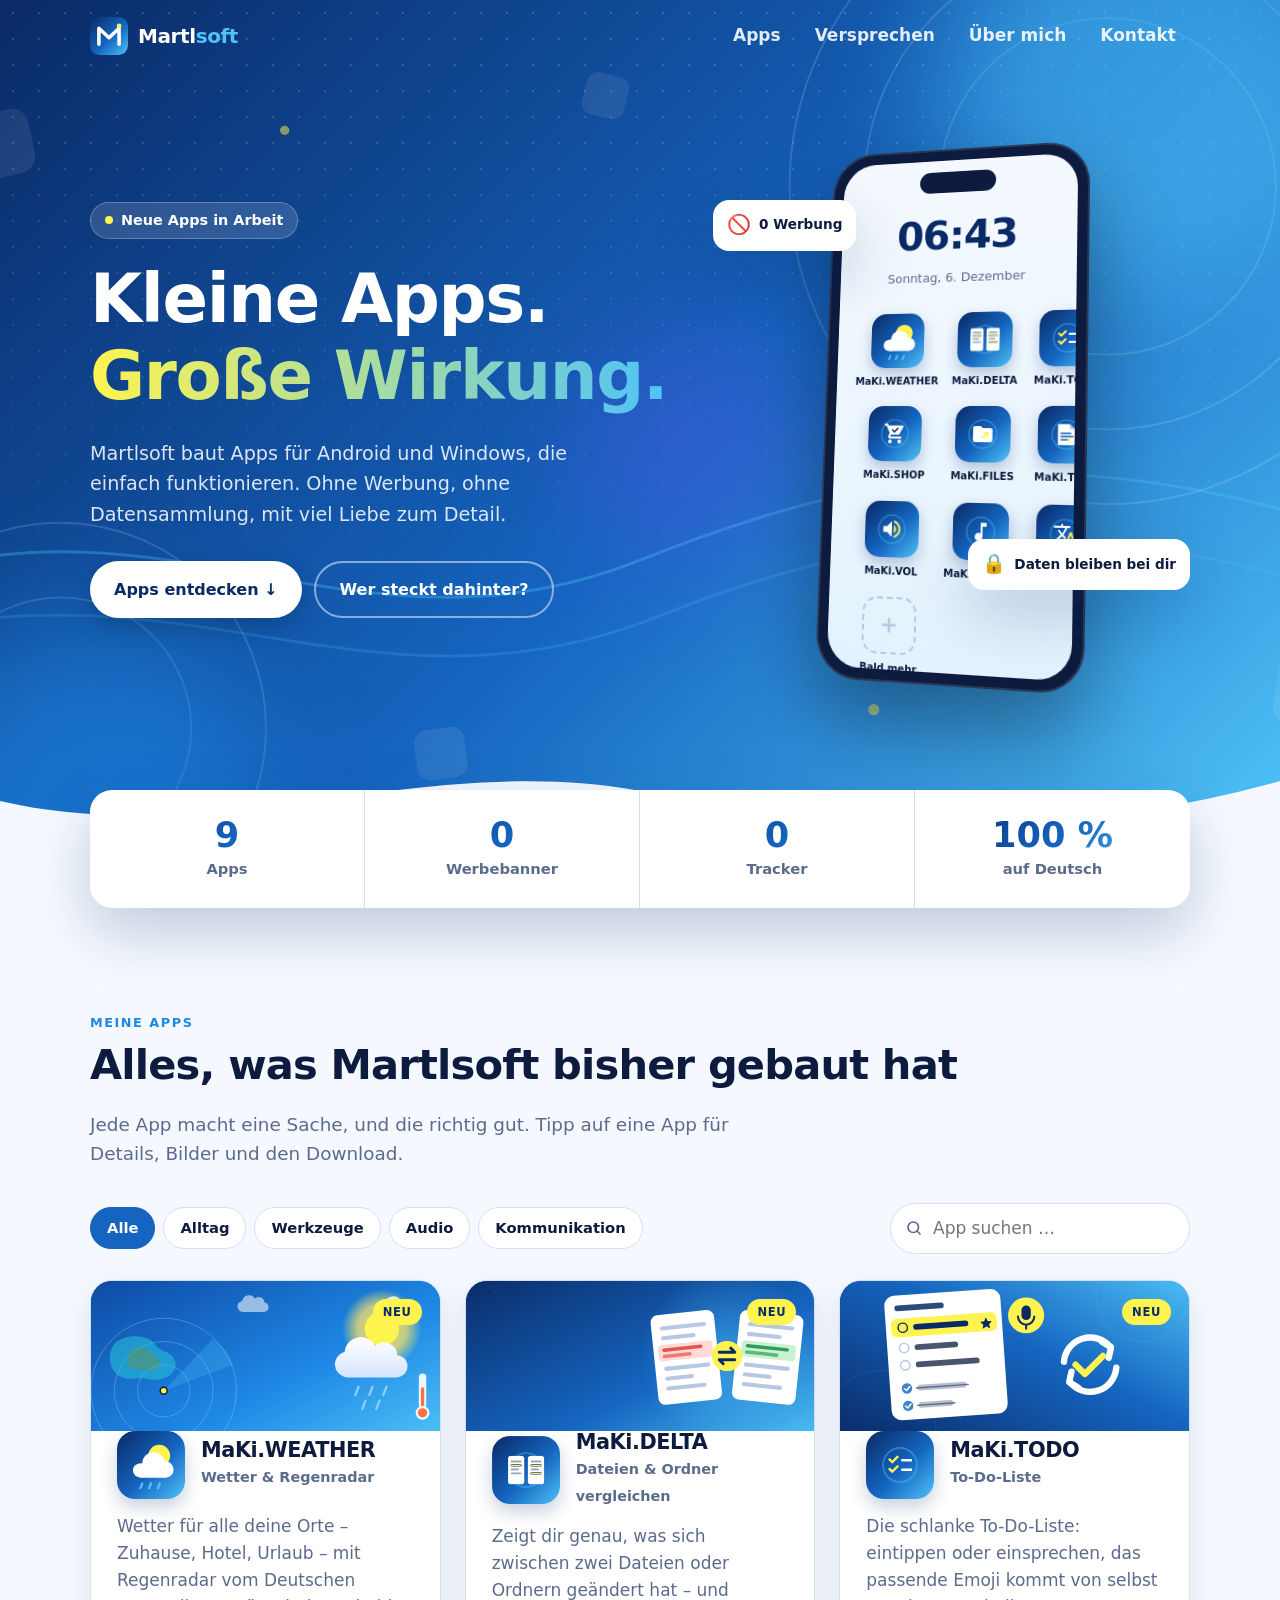
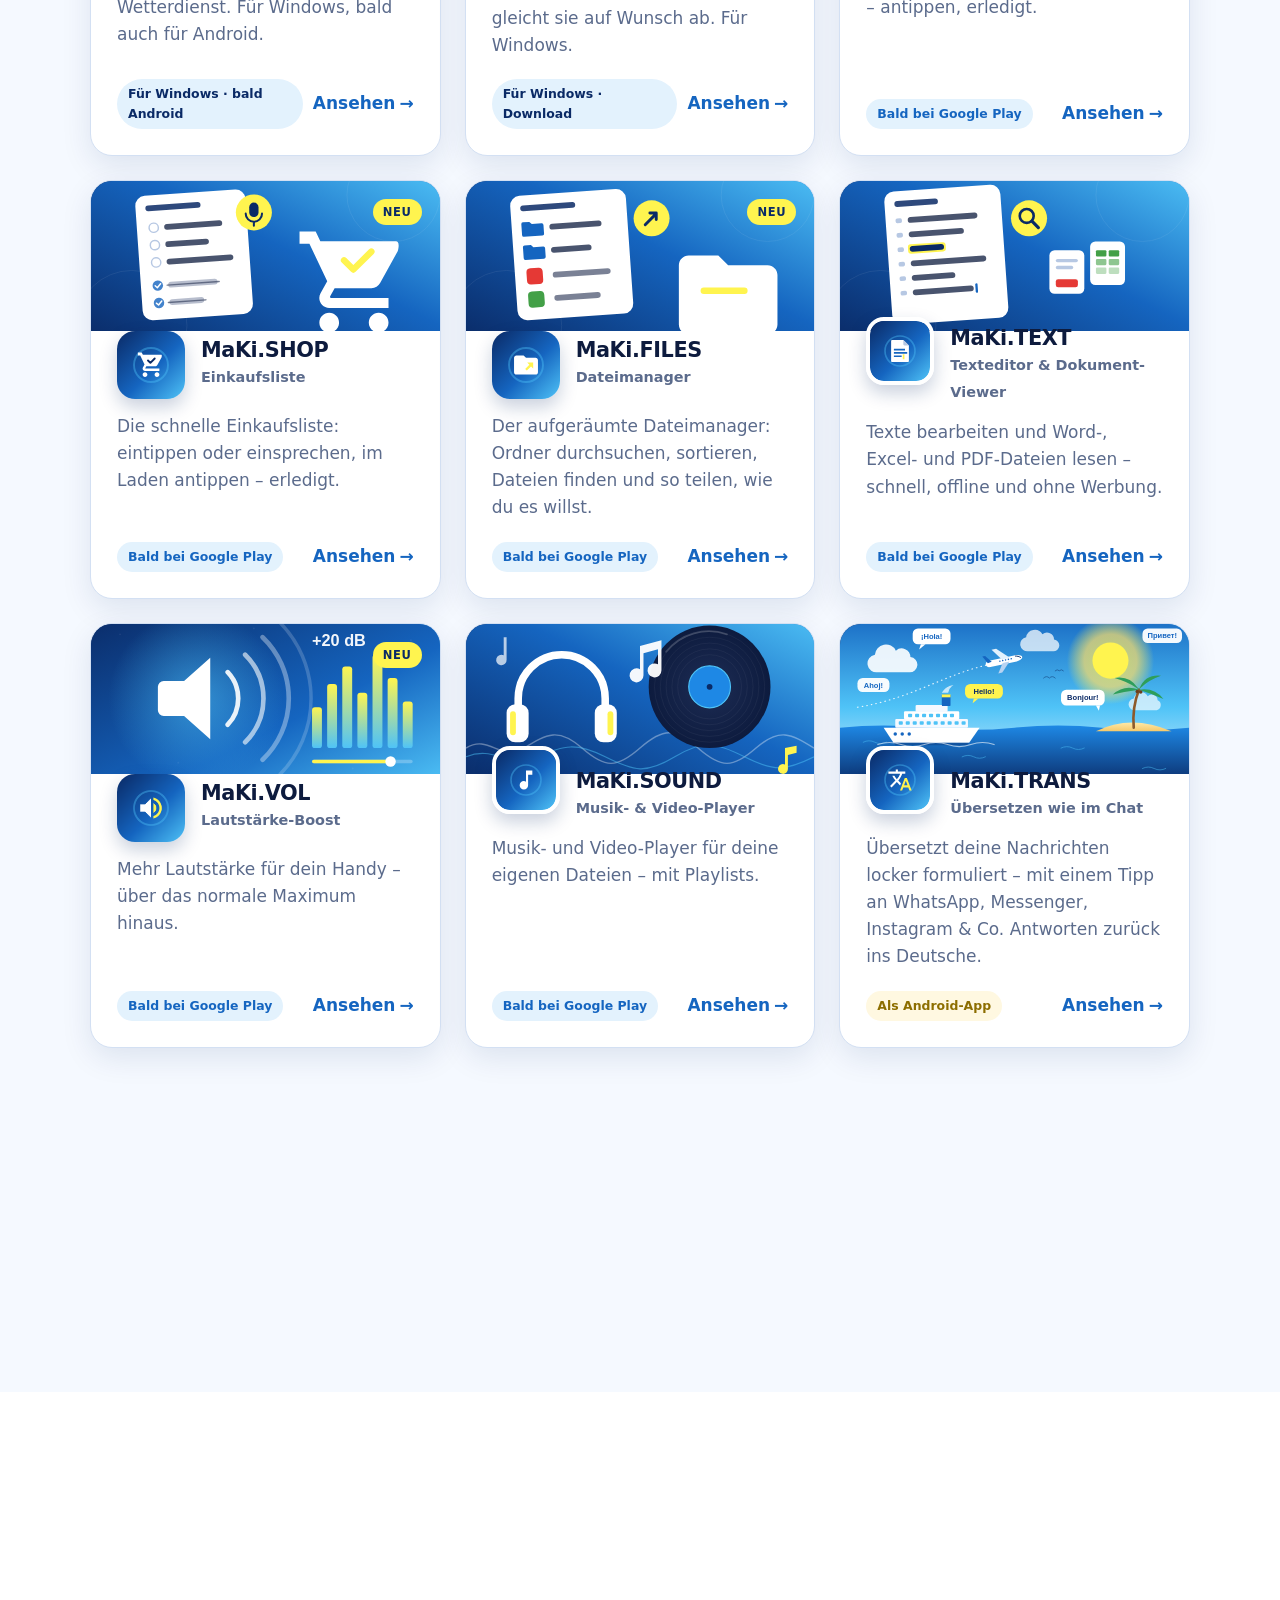
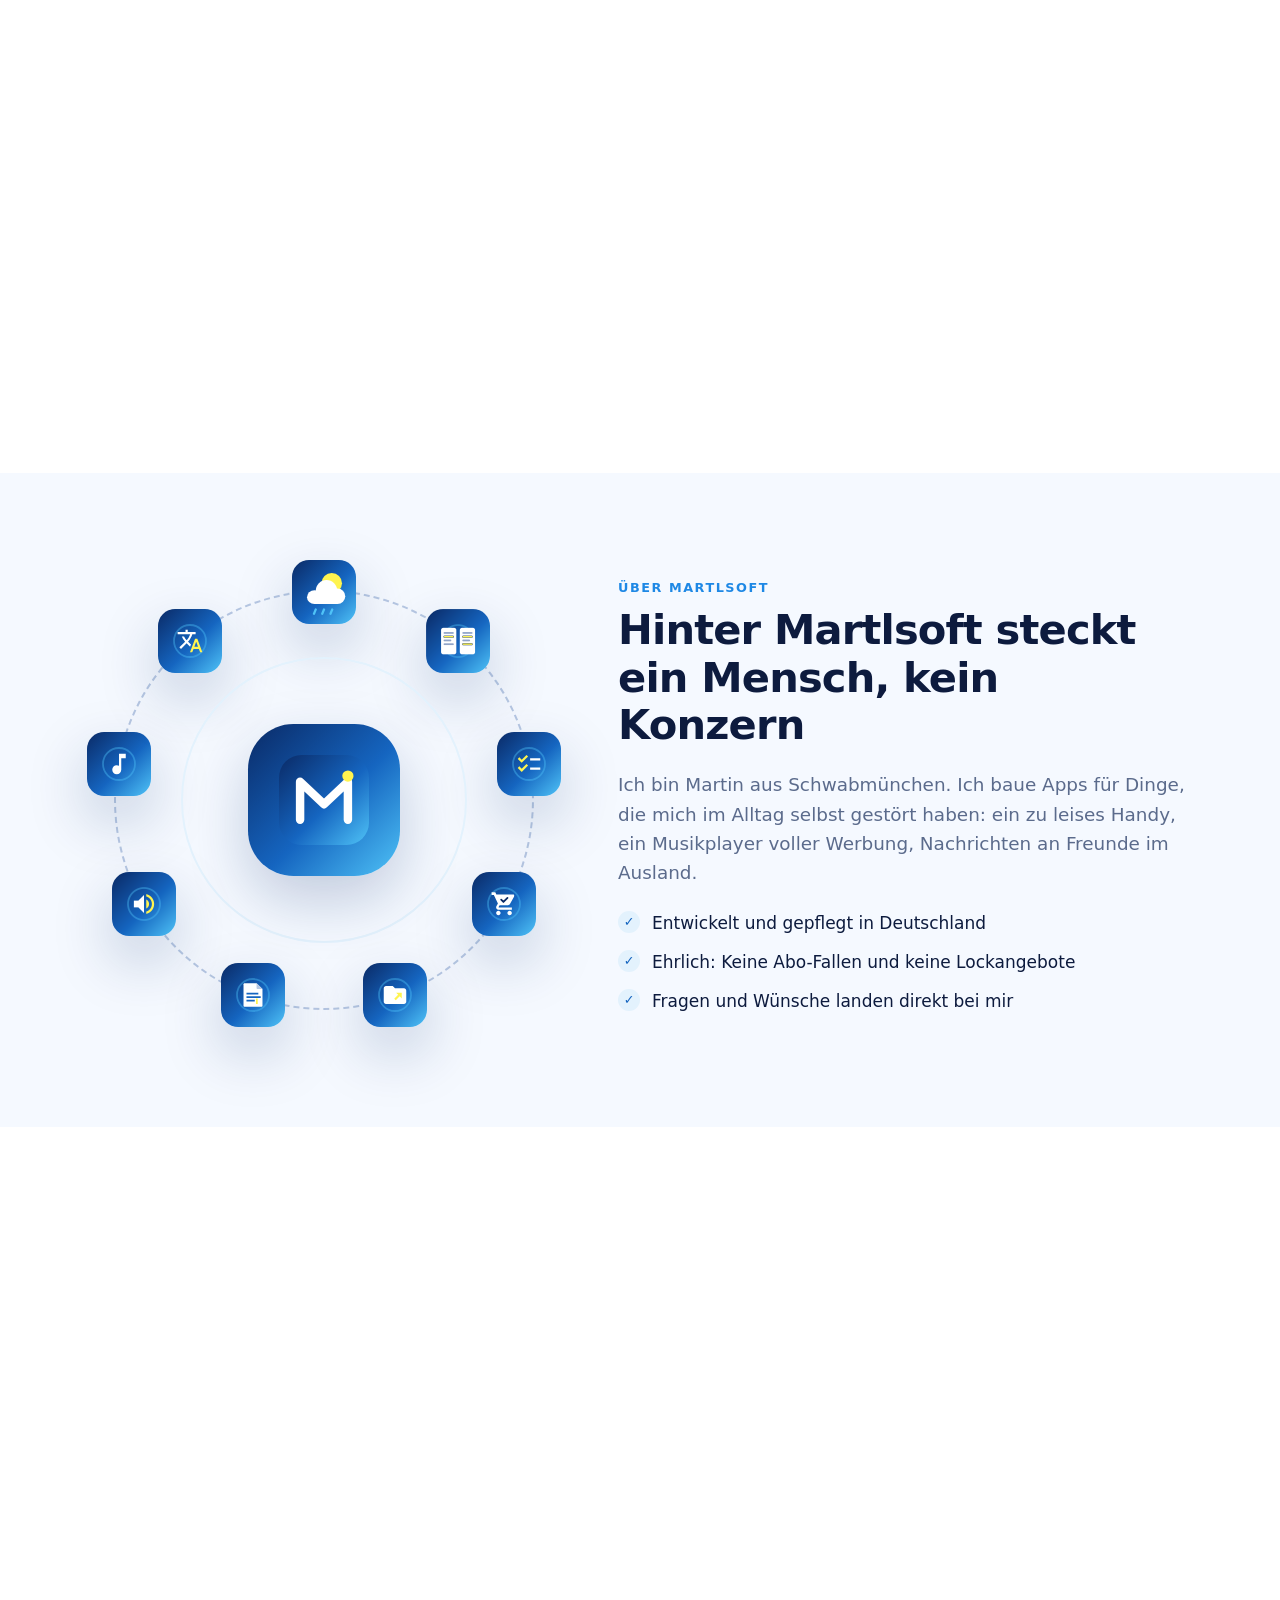
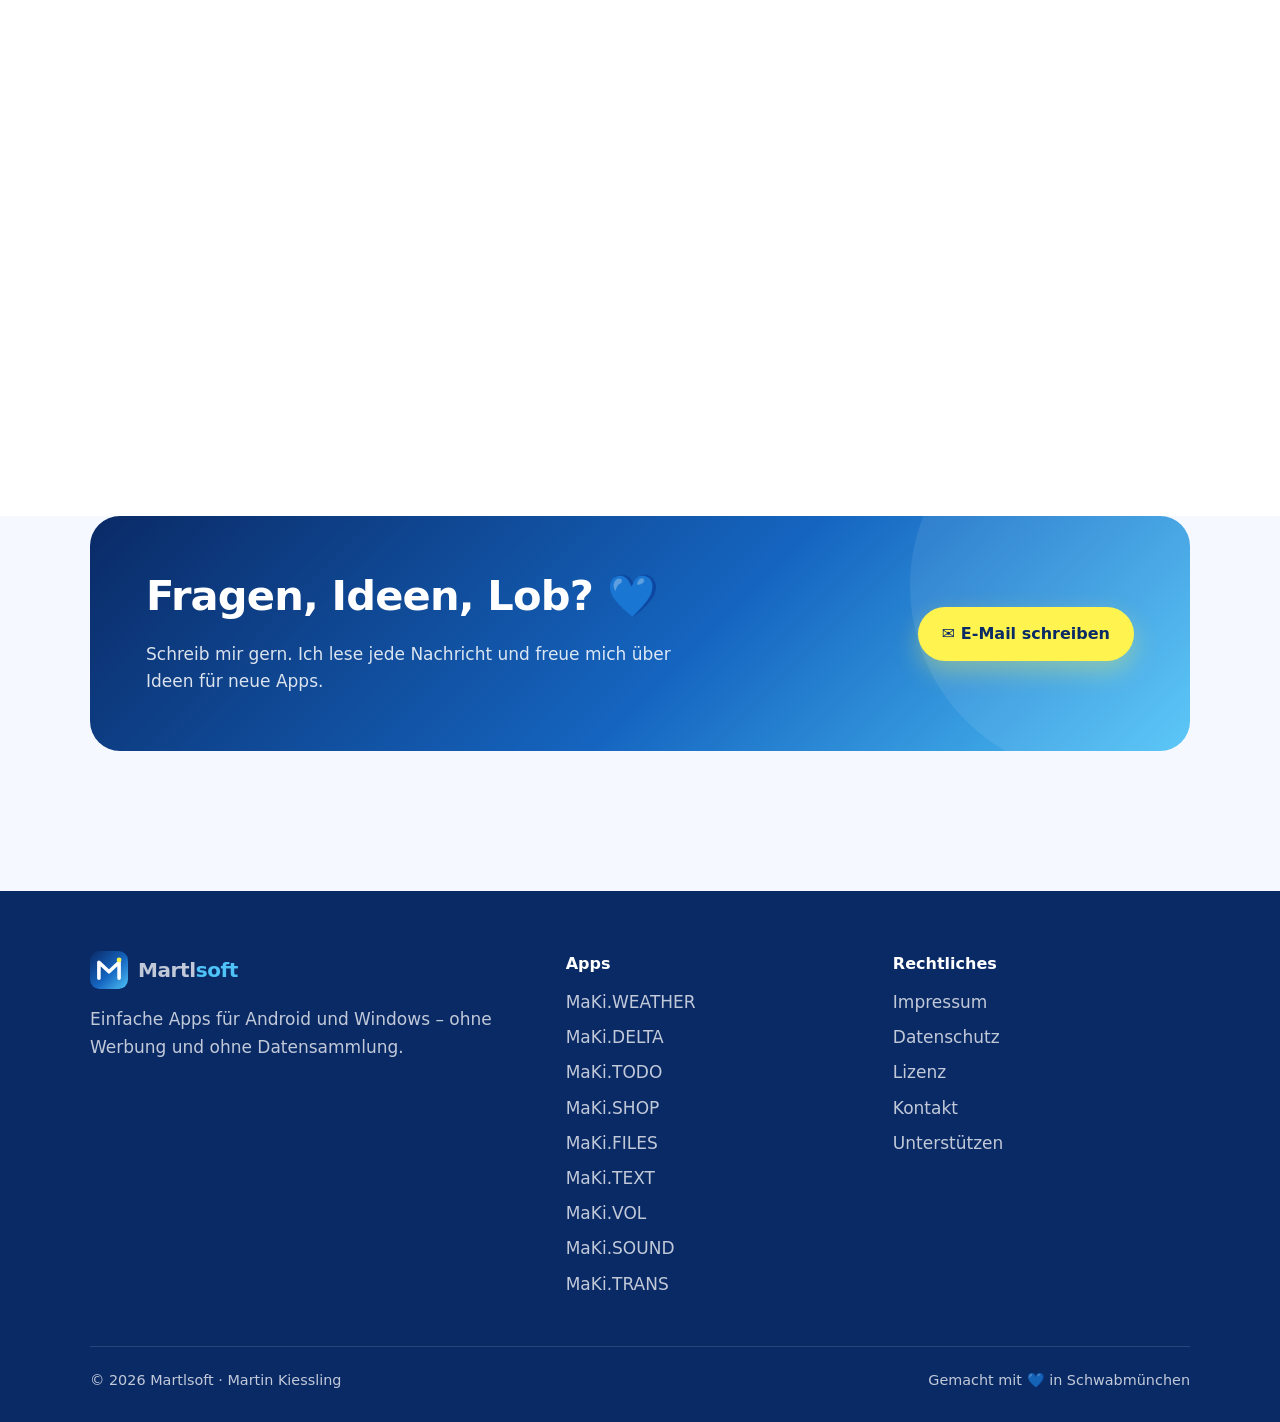
==== commit a8459de1: "Download-Kontrolle Stufe 1: Zähler, Prüfsummen, Lizenz, Update-Datei - download.php + inc/martlsoft." ====
--- a/index.html
+++ b/index.html
@@ -179,6 +179,7 @@
       <div><h4>Rechtliches</h4><ul>
         <li><a href="impressum.html">Impressum</a></li>
         <li><a href="datenschutz.html">Datenschutz</a></li>
+        <li><a href="lizenz.html">Lizenz</a></li>
         <li><a href="mailto:martlshop.co@gmail.com">Kontakt</a></li>
         <li><a href="index.html#unterstuetzen">Unterstützen</a></li>
       </ul></div>
--- a/css/style.css
+++ b/css/style.css
@@ -312,8 +312,7 @@
 .dl-card .btn { word-break: break-all; }
 .dl-meta { color: var(--soft); font-size: .9rem; margin-top: 4px; }
 .dl-hash { margin-top: 6px; font-size: .85rem; color: var(--soft); max-width: 100%; }
-.dl-hash summary { cursor: pointer; }
-.dl-hash code { display: block; margin-top: 6px; padding: 8px 10px; background: var(--bg); border-radius: 10px; word-break: break-all; font-size: .8rem; color: var(--ink); }
+.dl-hash code { display: block; margin-top: 4px; user-select: all; padding: 8px 10px; background: var(--bg); border-radius: 10px; word-break: break-all; font-size: .8rem; color: var(--ink); }
 .dl-info { display: grid; grid-template-columns: 1.2fr 1fr; gap: 24px; margin-top: 24px; }
 .dl-info .box { background: #fff; border-radius: var(--radius); padding: 30px; box-shadow: var(--shadow); border: 1px solid var(--outline); }
 .dl-info h3 { margin-top: 0; }
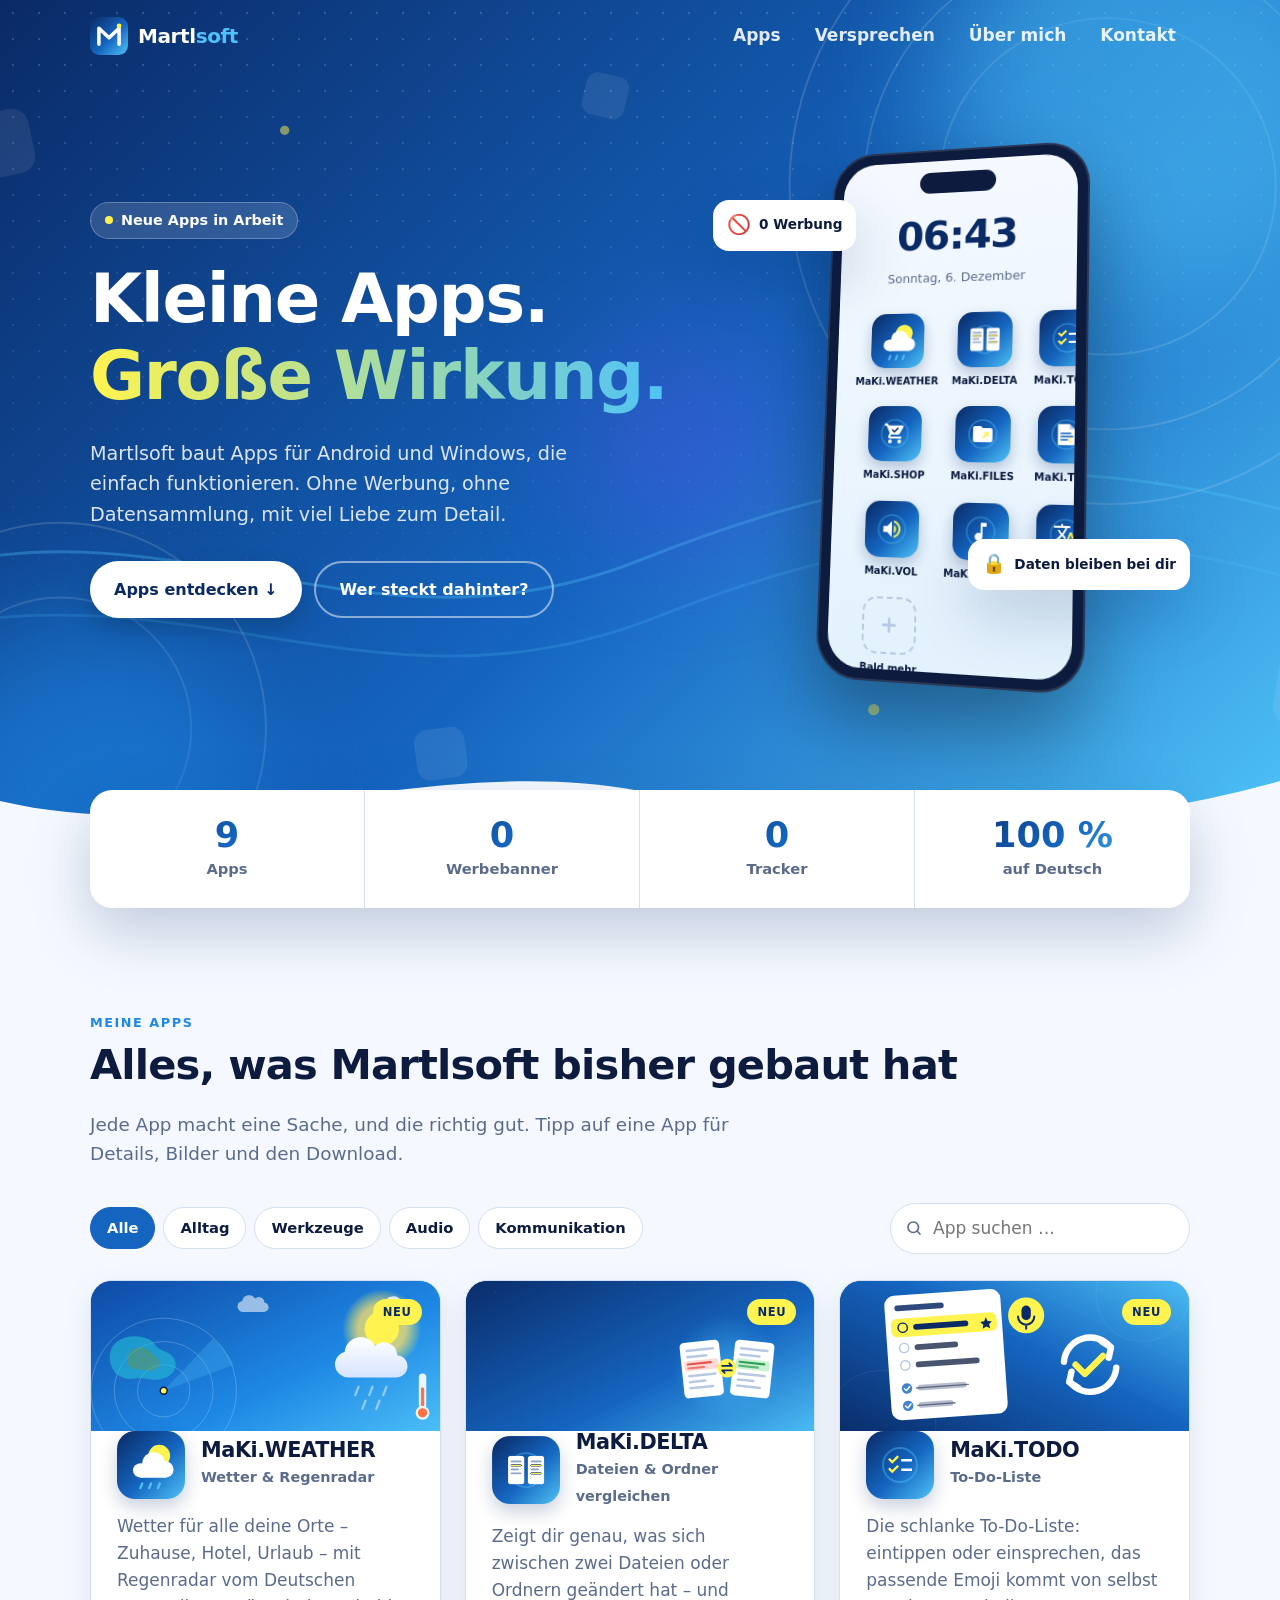
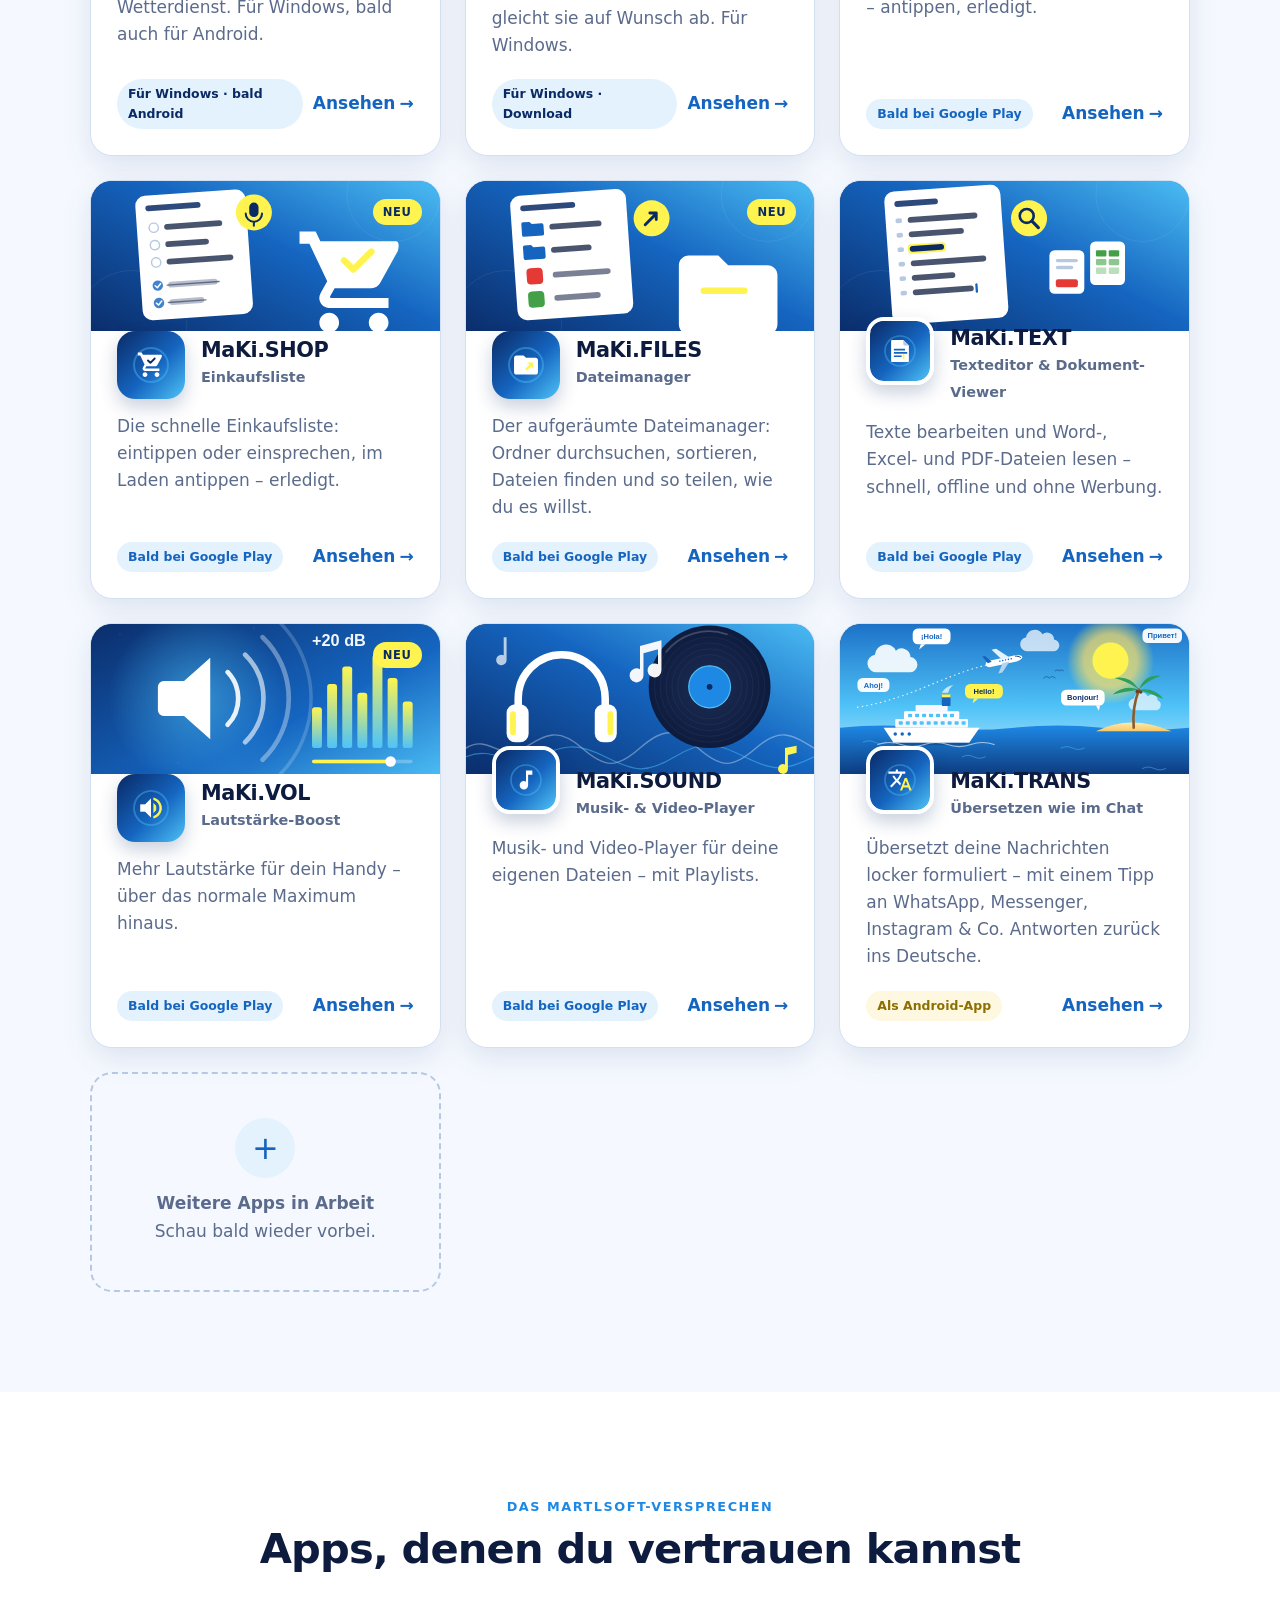
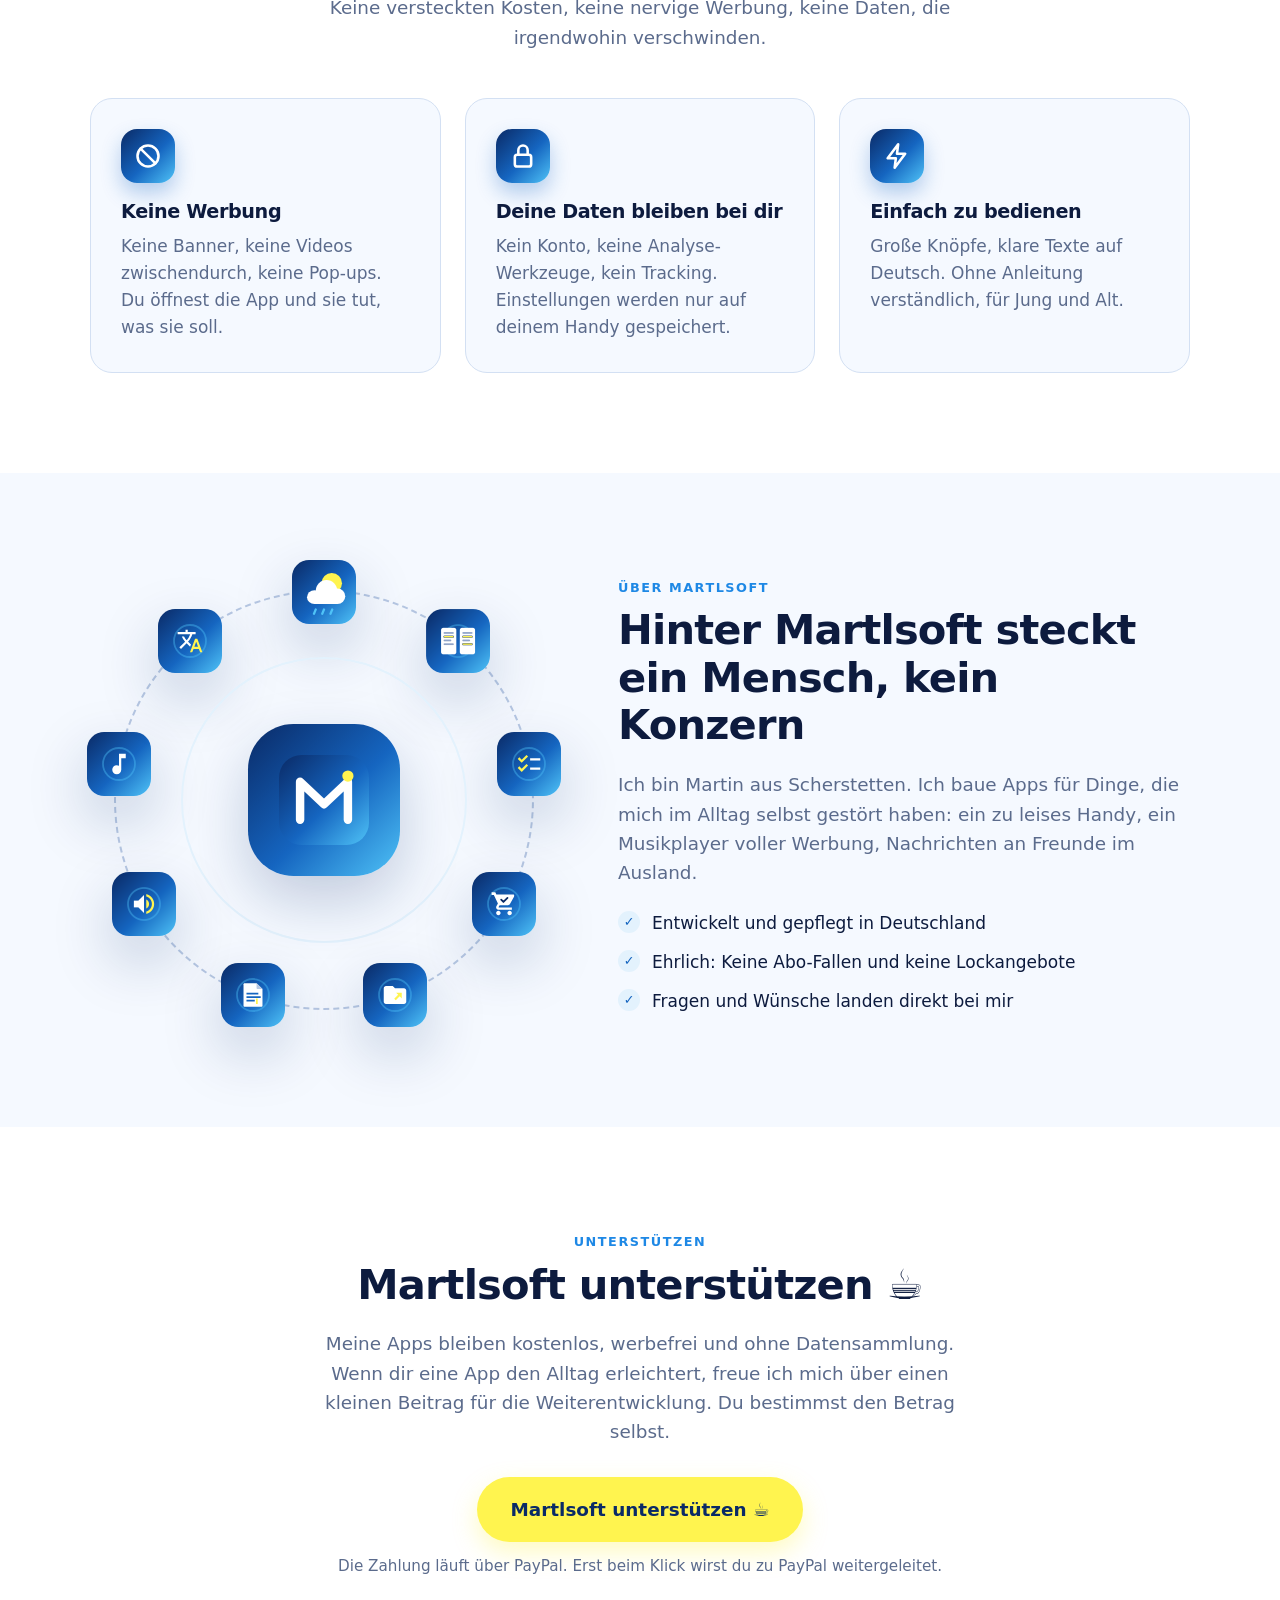
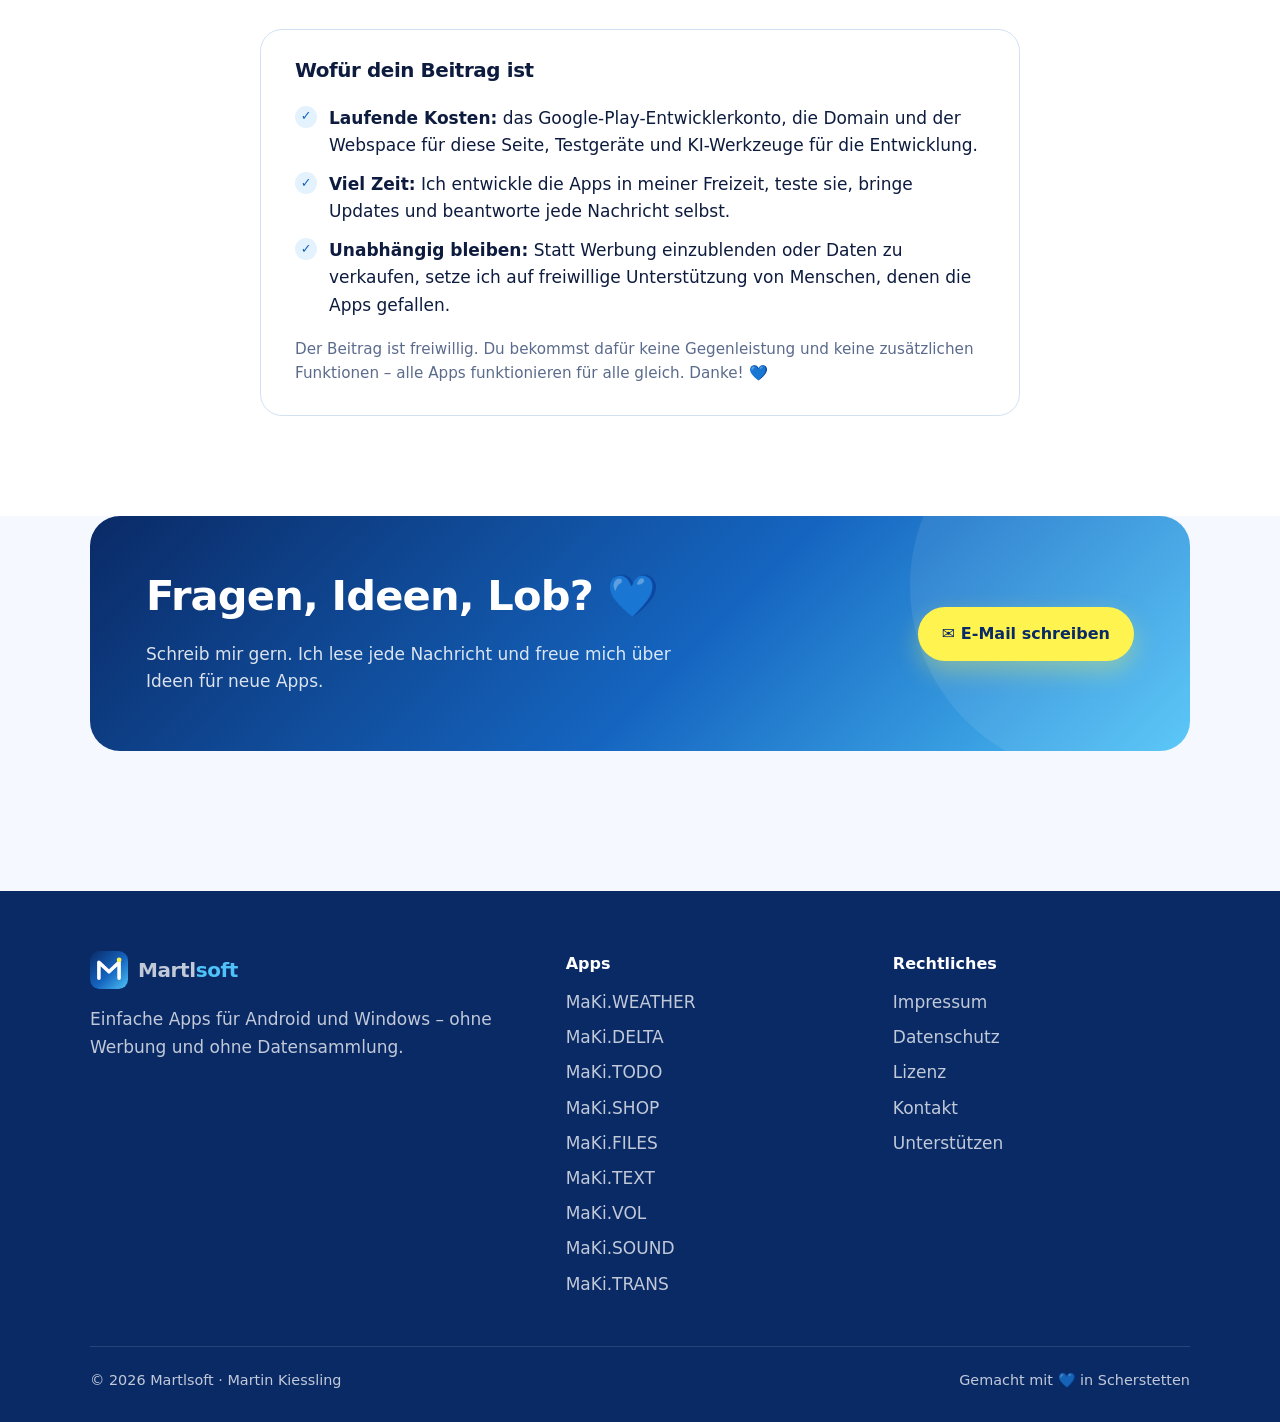
==== commit 555fc39f: "Neue Anschrift Scherstetten; MaKi.DELTA 1.1.1 Co-Authored-By: Claude Opus 5.5 <noreply@anthropic.com" ====
--- a/index.html
+++ b/index.html
@@ -118,7 +118,7 @@
     <div class="reveal">
       <span class="eyebrow">Über Martlsoft</span>
       <h2>Hinter Martlsoft steckt ein Mensch, kein Konzern</h2>
-      <p class="lead">Ich bin Martin aus Schwabmünchen. Ich baue Apps für Dinge, die mich im Alltag selbst gestört haben: ein zu leises Handy, ein Musikplayer voller Werbung, Nachrichten an Freunde im Ausland.</p>
+      <p class="lead">Ich bin Martin aus Scherstetten. Ich baue Apps für Dinge, die mich im Alltag selbst gestört haben: ein zu leises Handy, ein Musikplayer voller Werbung, Nachrichten an Freunde im Ausland.</p>
       <ul class="checks">
         <li>Entwickelt und gepflegt in Deutschland</li>
         <li>Ehrlich: Keine Abo-Fallen und keine Lockangebote</li>
@@ -184,7 +184,7 @@
         <li><a href="index.html#unterstuetzen">Unterstützen</a></li>
       </ul></div>
     </div>
-    <div class="footer-bottom"><span>© <span data-year>2026</span> Martlsoft · Martin Kiessling</span><span>Gemacht mit 💙 in Schwabmünchen</span></div>
+    <div class="footer-bottom"><span>© <span data-year>2026</span> Martlsoft · Martin Kiessling</span><span>Gemacht mit 💙 in Scherstetten</span></div>
   </div>
 </footer>
 
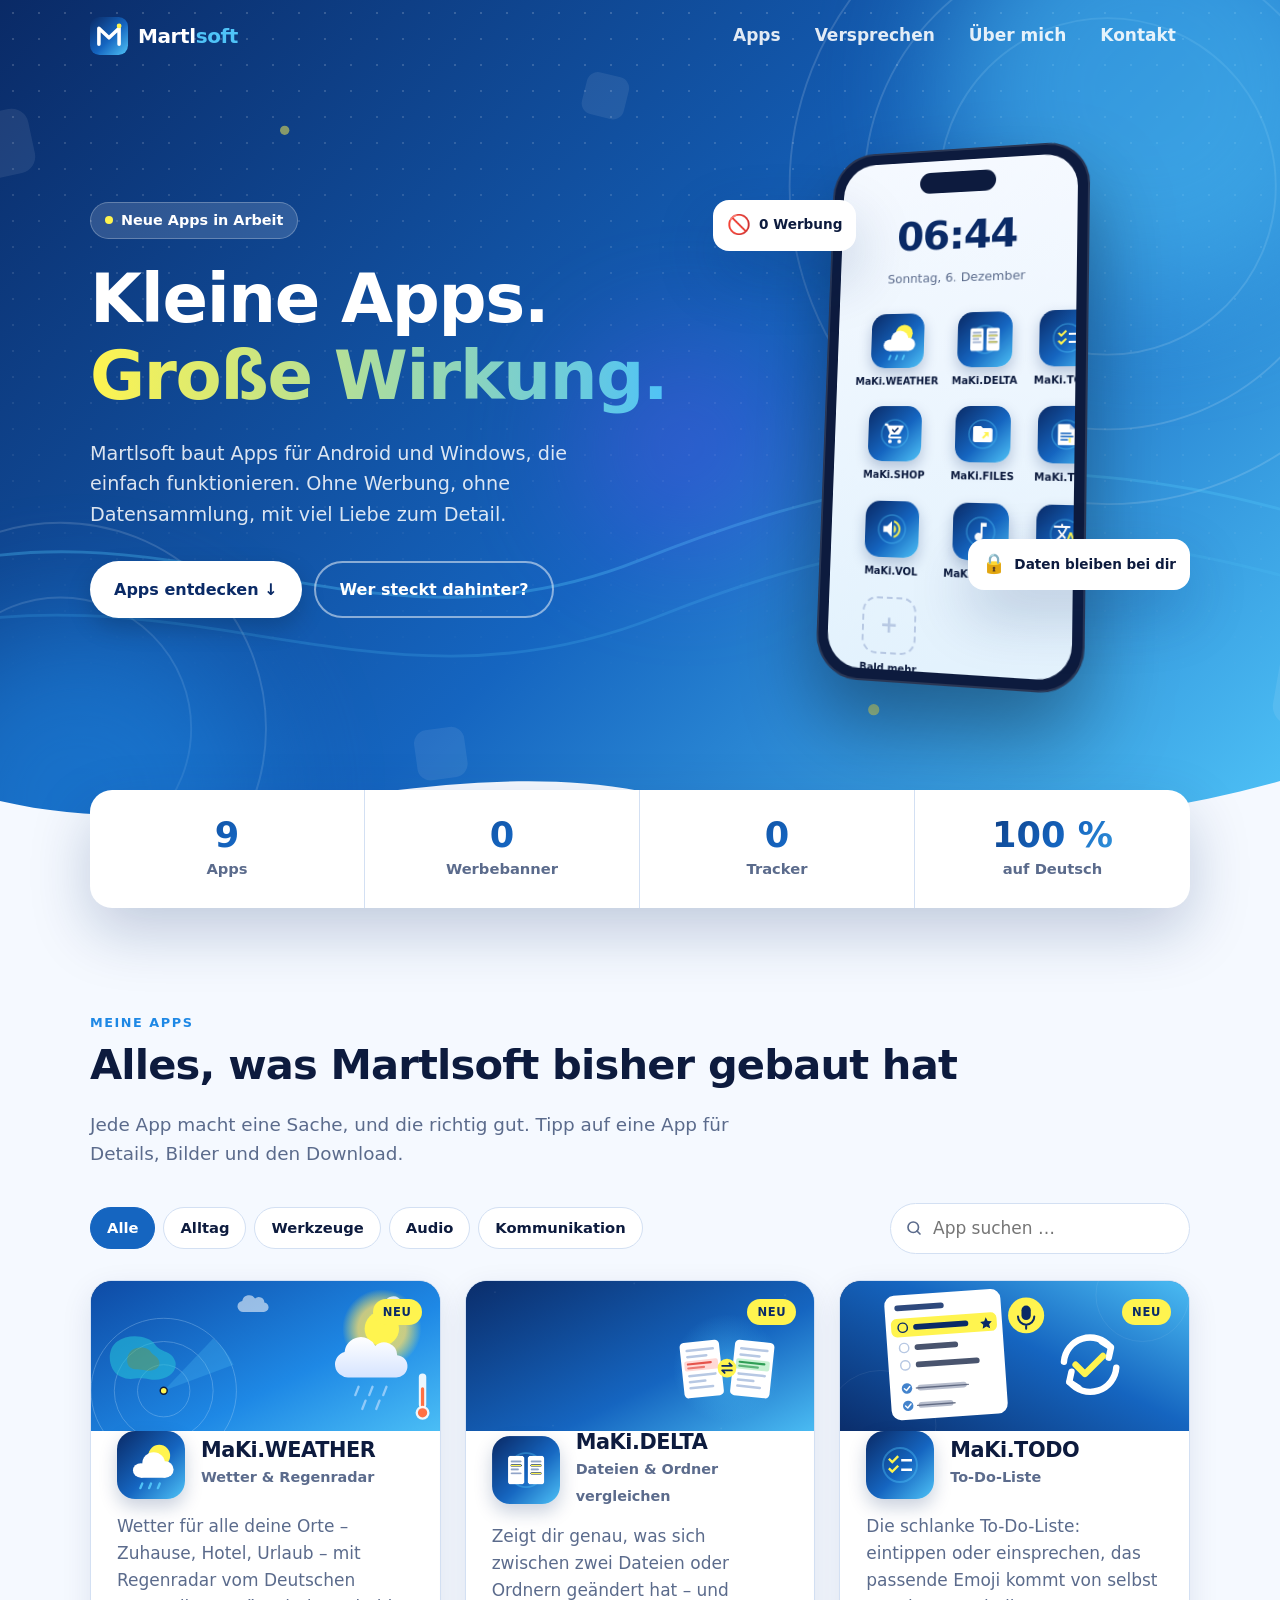
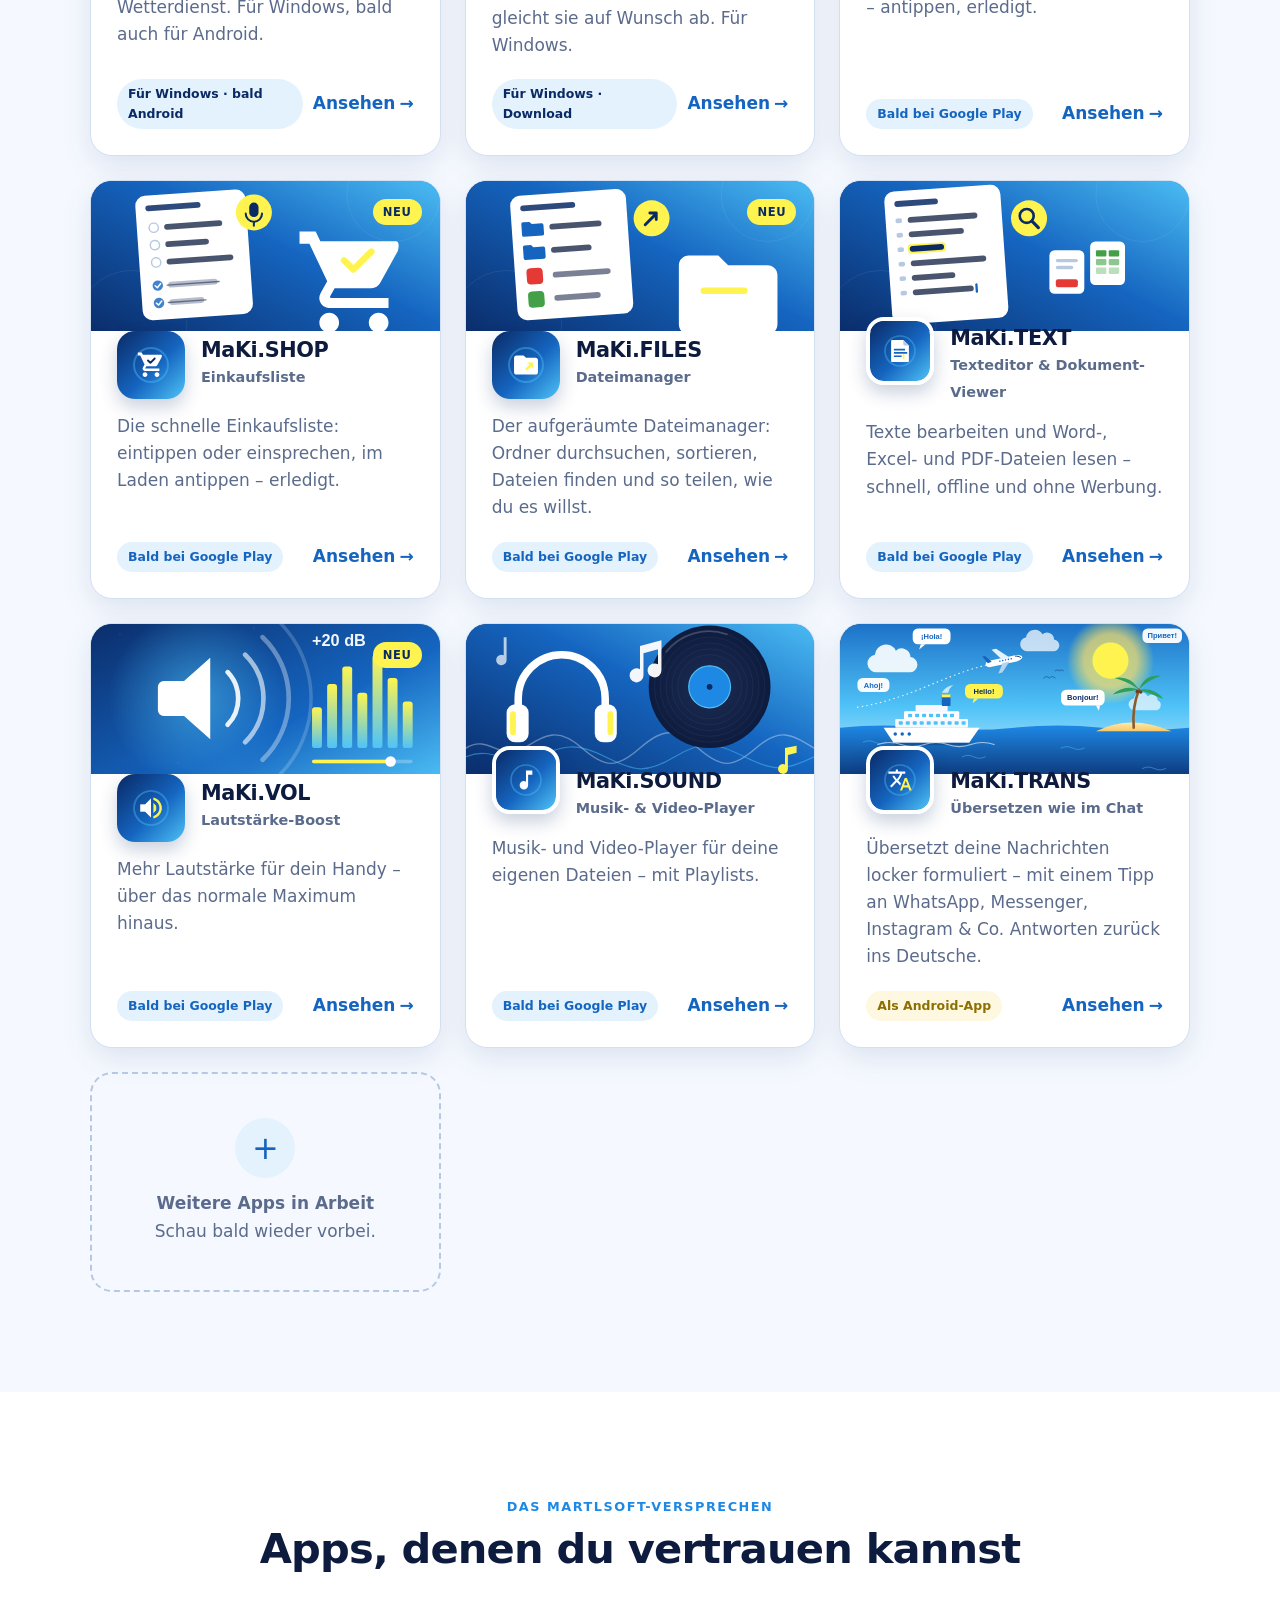
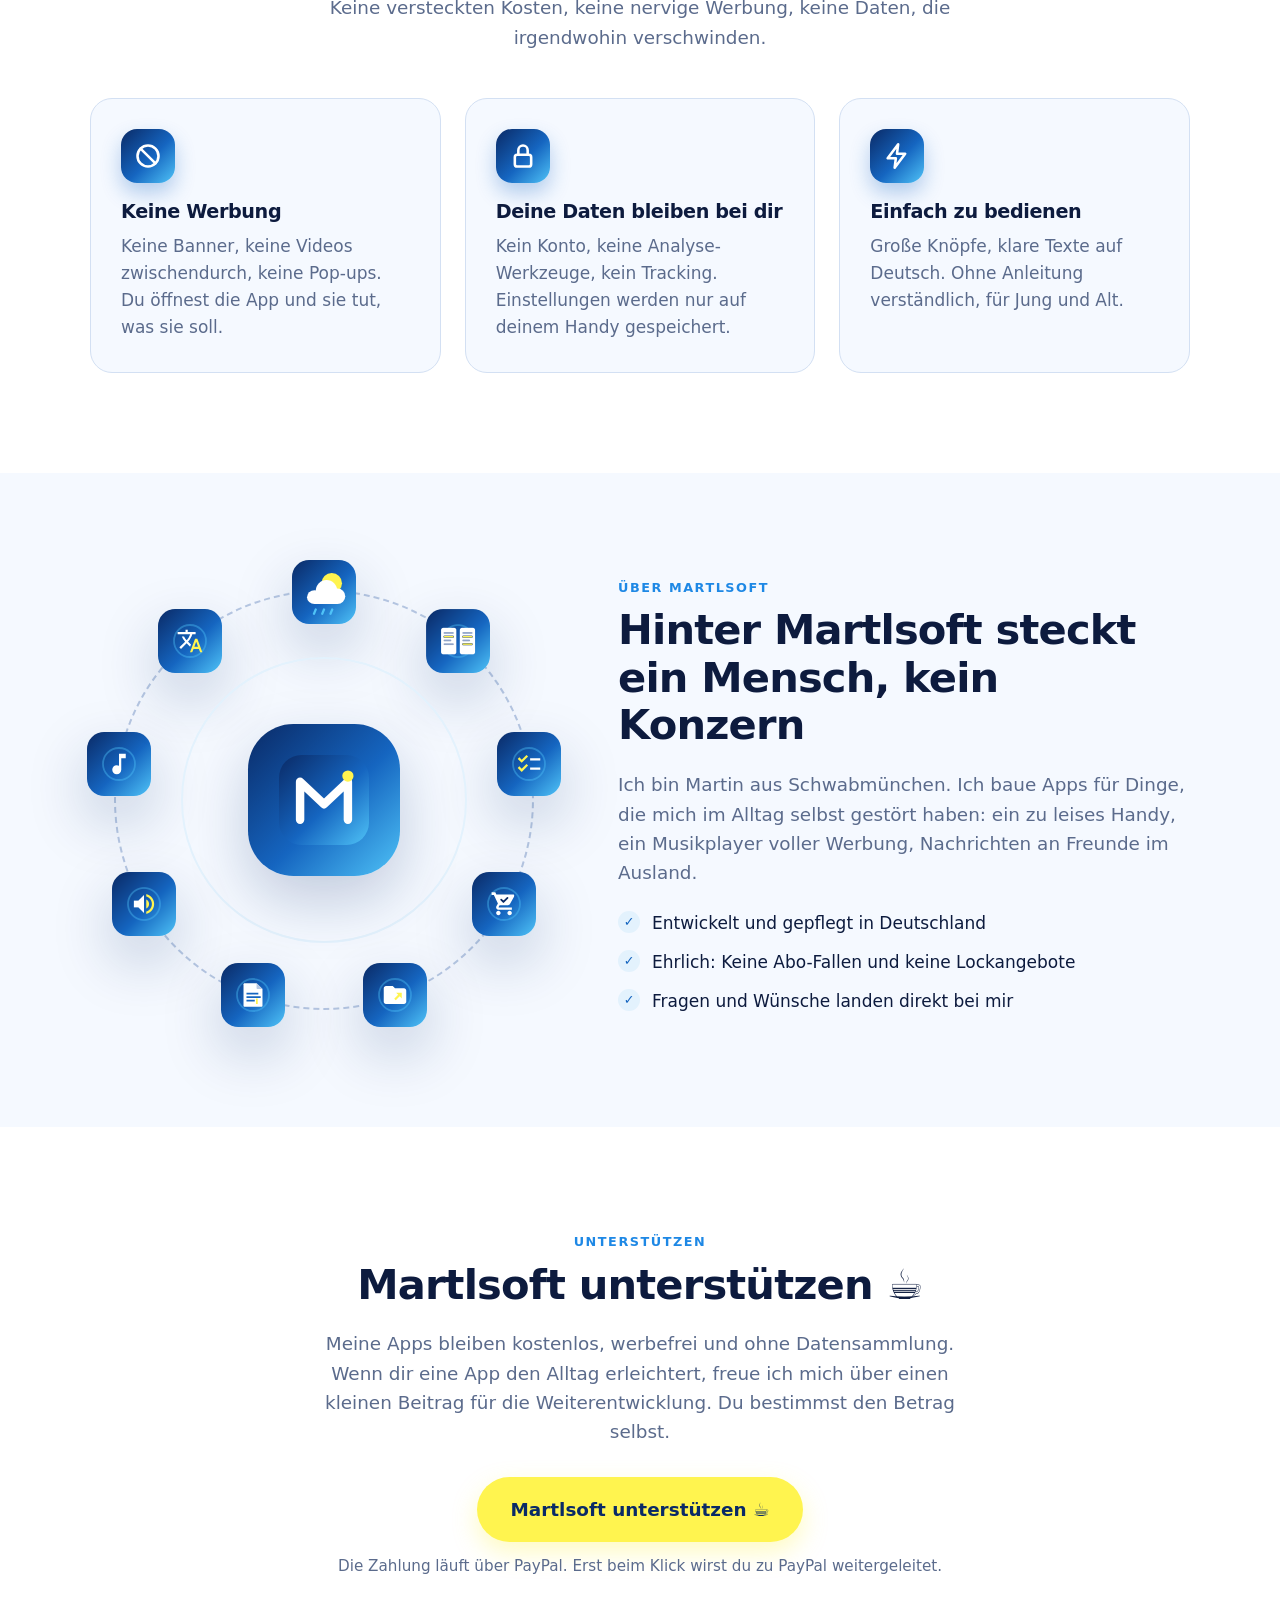
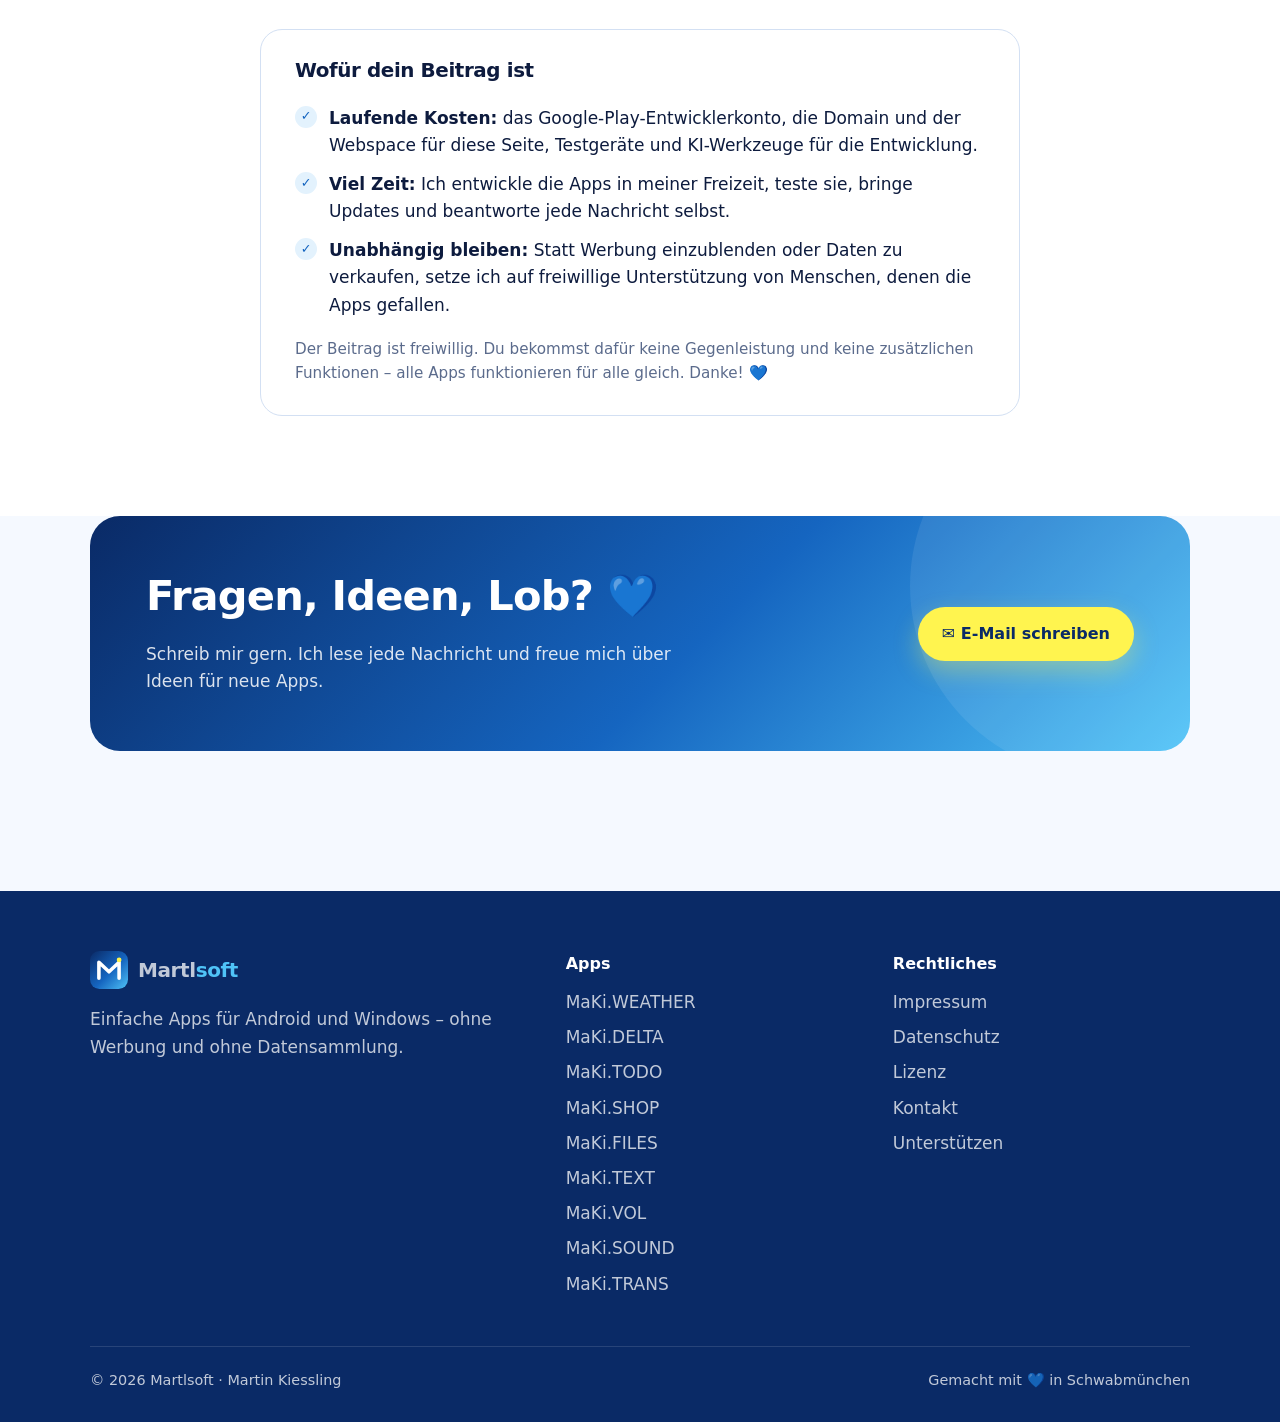
==== commit 779f2daa: "Revert "Neue Anschrift Scherstetten; MaKi.DELTA 1.1.1" This reverts commit 555fc39fb839e12a41669f59c" ====
--- a/index.html
+++ b/index.html
@@ -118,7 +118,7 @@
     <div class="reveal">
       <span class="eyebrow">Über Martlsoft</span>
       <h2>Hinter Martlsoft steckt ein Mensch, kein Konzern</h2>
-      <p class="lead">Ich bin Martin aus Scherstetten. Ich baue Apps für Dinge, die mich im Alltag selbst gestört haben: ein zu leises Handy, ein Musikplayer voller Werbung, Nachrichten an Freunde im Ausland.</p>
+      <p class="lead">Ich bin Martin aus Schwabmünchen. Ich baue Apps für Dinge, die mich im Alltag selbst gestört haben: ein zu leises Handy, ein Musikplayer voller Werbung, Nachrichten an Freunde im Ausland.</p>
       <ul class="checks">
         <li>Entwickelt und gepflegt in Deutschland</li>
         <li>Ehrlich: Keine Abo-Fallen und keine Lockangebote</li>
@@ -184,7 +184,7 @@
         <li><a href="index.html#unterstuetzen">Unterstützen</a></li>
       </ul></div>
     </div>
-    <div class="footer-bottom"><span>© <span data-year>2026</span> Martlsoft · Martin Kiessling</span><span>Gemacht mit 💙 in Scherstetten</span></div>
+    <div class="footer-bottom"><span>© <span data-year>2026</span> Martlsoft · Martin Kiessling</span><span>Gemacht mit 💙 in Schwabmünchen</span></div>
   </div>
 </footer>
 
